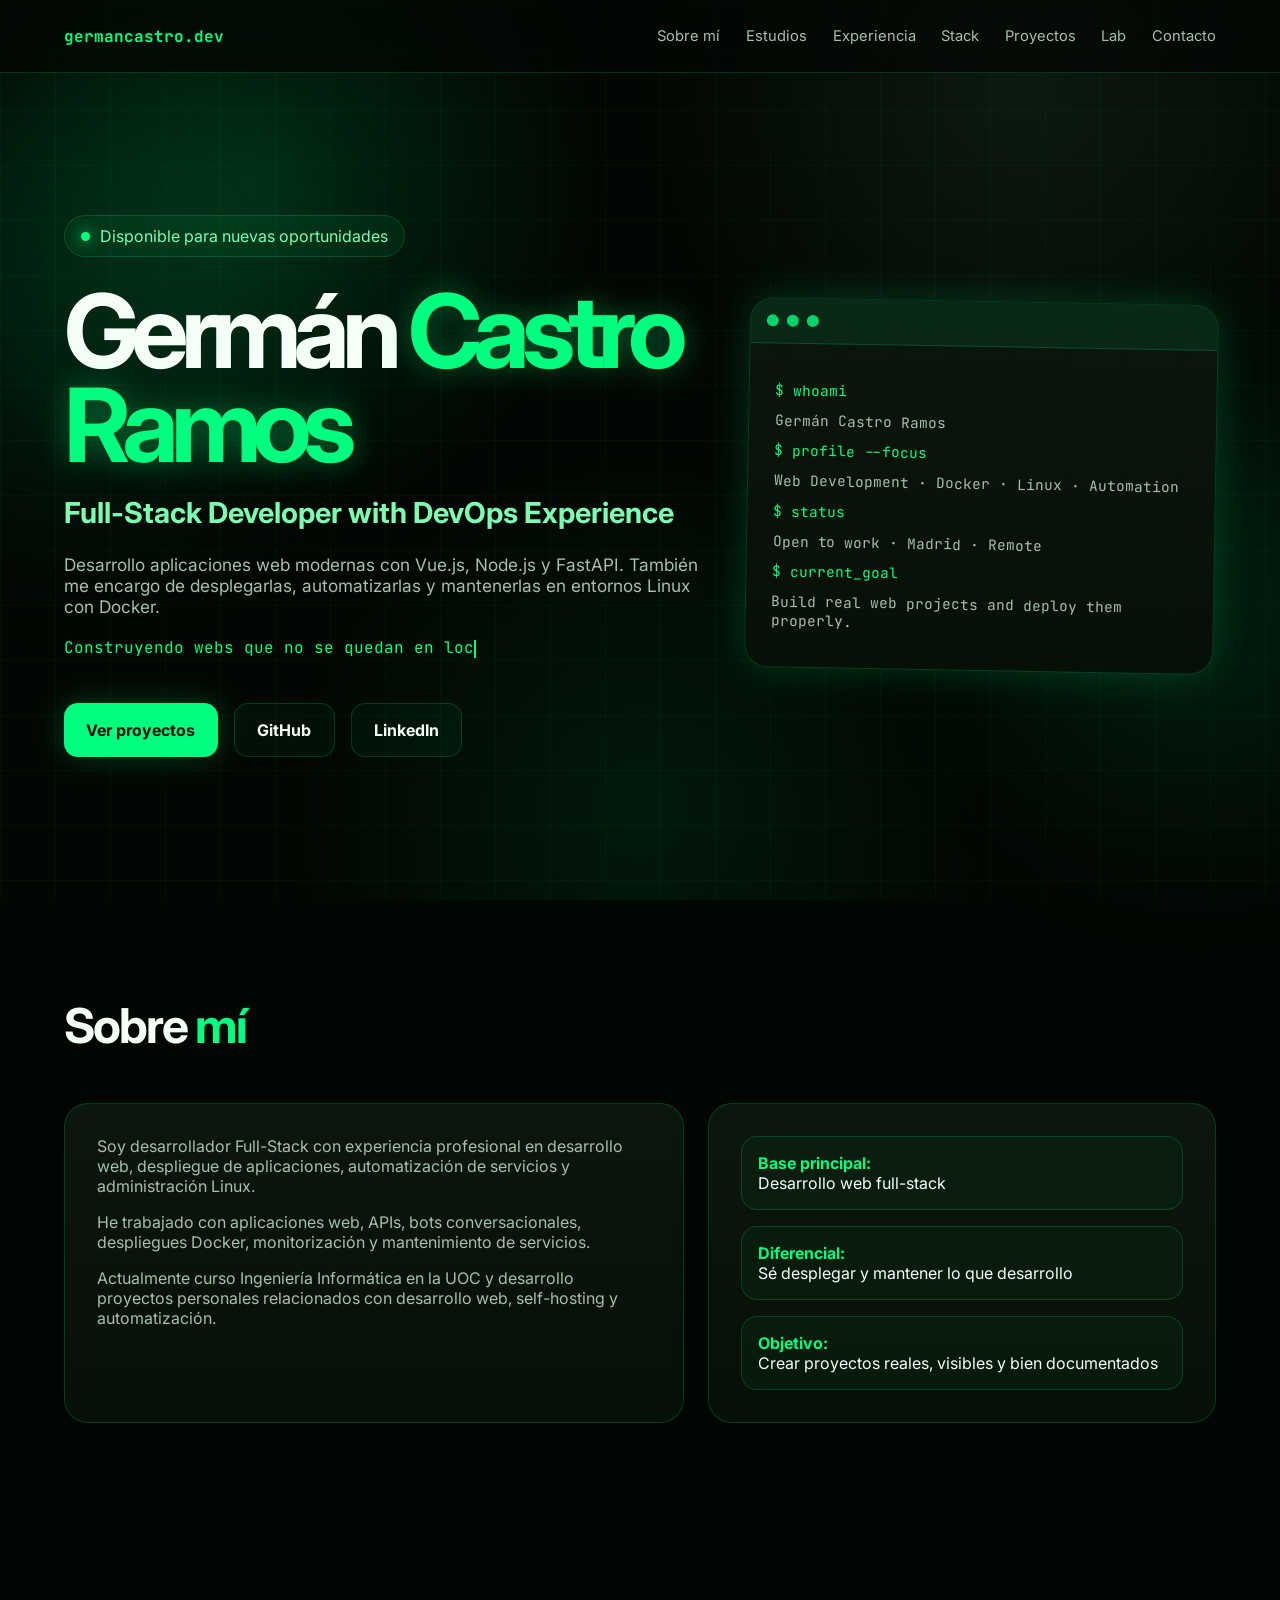
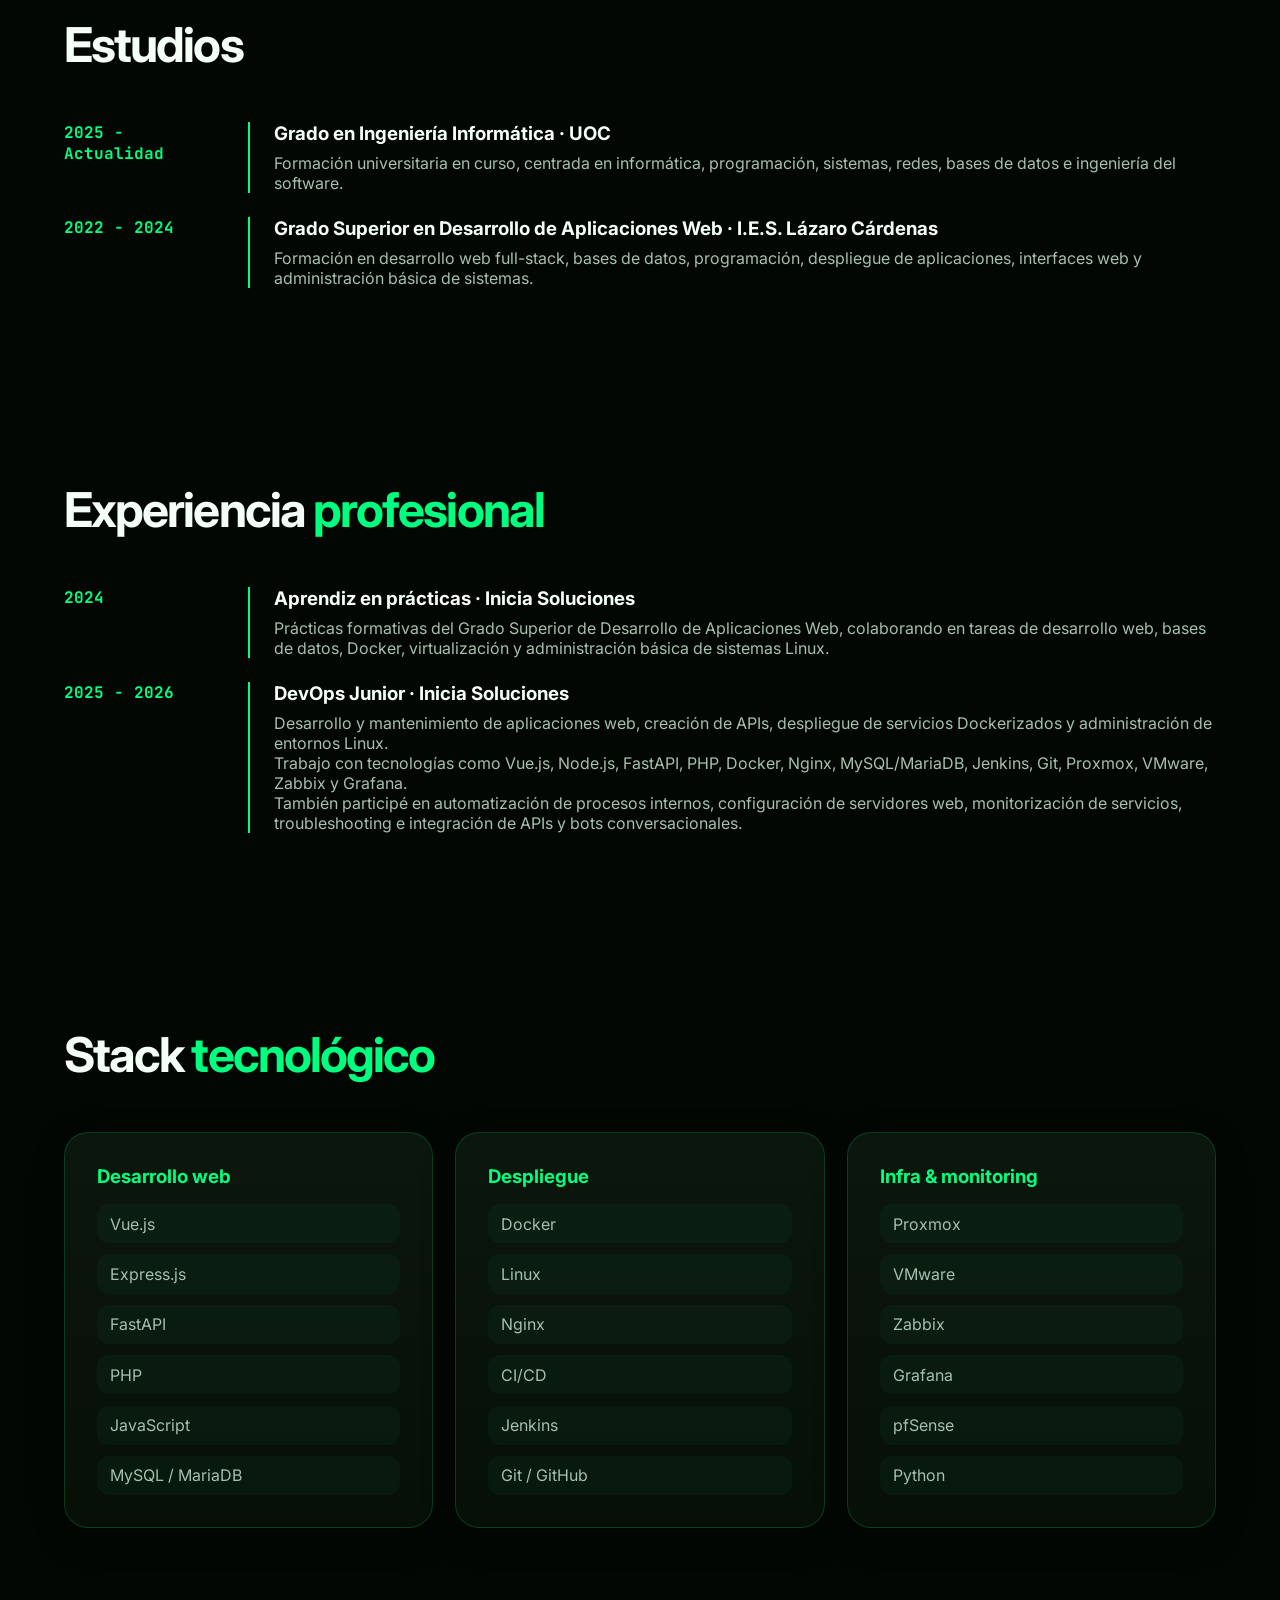
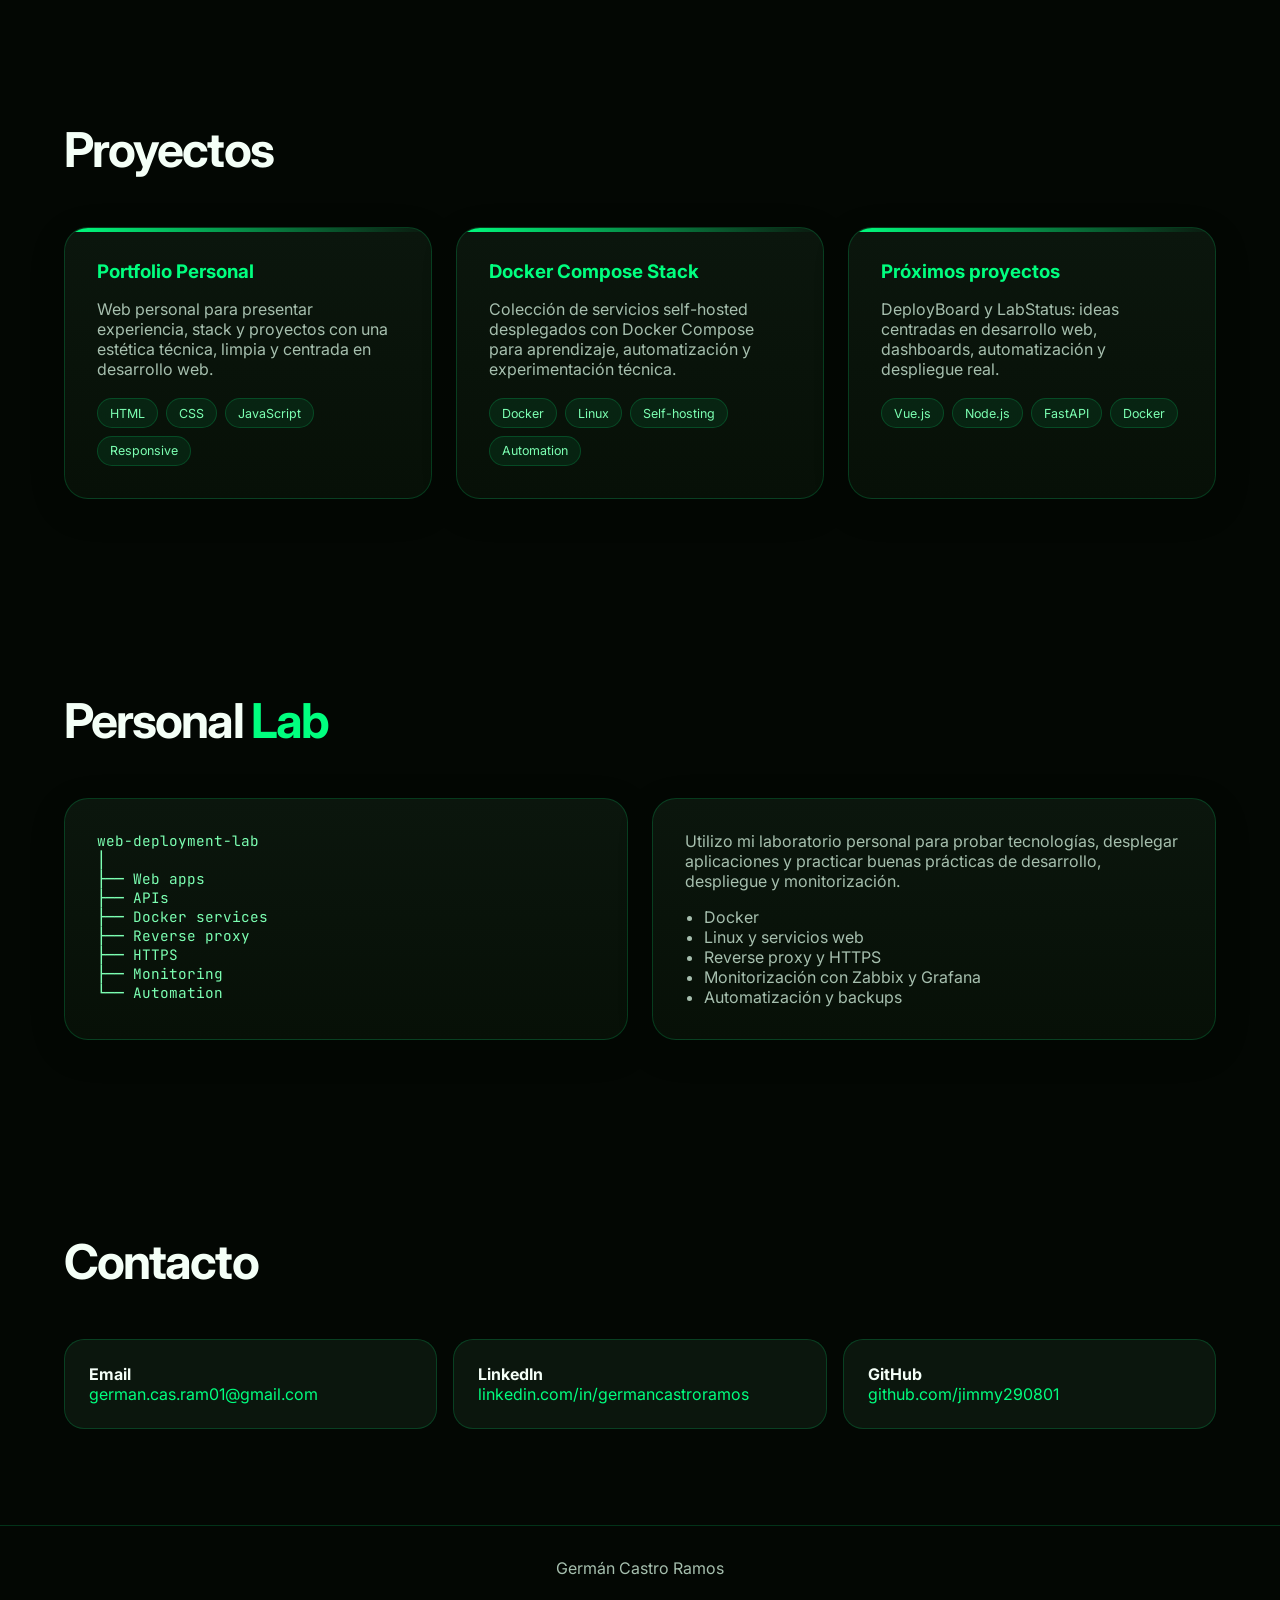
==== index.html @ dbd4fdd6 "Update index.html" ====
<!DOCTYPE html>
<html lang="es">
<head>
<meta charset="UTF-8">
<meta name="viewport" content="width=device-width, initial-scale=1.0">

<title>Germán Castro Ramos | Full-Stack Developer</title>

<meta name="description" content="Portfolio de Germán Castro Ramos. Full-Stack Developer con experiencia en desarrollo web, Docker, Linux, automatización y despliegue de aplicaciones.">

<link rel="preconnect" href="https://fonts.googleapis.com">
<link rel="preconnect" href="https://fonts.gstatic.com" crossorigin>

<link href="https://fonts.googleapis.com/css2?family=Inter:wght@300;400;500;600;700;800;900&family=JetBrains+Mono:wght@400;500;600;700&display=swap" rel="stylesheet">

<style>
:root{
    --bg:#030703;
    --bg-soft:#071107;
    --card:#0b160d;
    --card-2:#0f1f12;
    --green:#00ff7f;
    --green-soft:#7cffb2;
    --green-dark:#003d20;
    --text:#f4fff7;
    --muted:#a6bfae;
    --border:rgba(0,255,127,.18);
    --shadow:0 0 40px rgba(0,255,127,.18);
}

*{
    margin:0;
    padding:0;
    box-sizing:border-box;
}

html{
    scroll-behavior:smooth;
}

body{
    font-family:"Inter",sans-serif;
    background:var(--bg);
    color:var(--text);
    overflow-x:hidden;
}

body::before{
    content:"";
    position:fixed;
    inset:0;
    background:
        radial-gradient(circle at 20% 20%,rgba(0,255,127,.14),transparent 28%),
        radial-gradient(circle at 80% 10%,rgba(124,255,178,.08),transparent 30%),
        radial-gradient(circle at 50% 90%,rgba(0,255,127,.08),transparent 35%);
    z-index:-3;
}

.grid-bg{
    position:fixed;
    inset:0;
    background-image:
        linear-gradient(rgba(0,255,127,.04) 1px, transparent 1px),
        linear-gradient(90deg, rgba(0,255,127,.04) 1px, transparent 1px);
    background-size:55px 55px;
    animation:gridMove 20s linear infinite;
    z-index:-2;
}

@keyframes gridMove{
    from{transform:translate(0,0);}
    to{transform:translate(55px,55px);}
}

.blob{
    position:fixed;
    width:420px;
    height:420px;
    border-radius:50%;
    background:rgba(0,255,127,.08);
    filter:blur(80px);
    z-index:-1;
    animation:floatBlob 9s ease-in-out infinite alternate;
}

.blob.one{
    top:10%;
    left:-10%;
}

.blob.two{
    right:-10%;
    bottom:10%;
    animation-delay:2s;
}

@keyframes floatBlob{
    from{transform:translateY(0) scale(1);}
    to{transform:translateY(-40px) scale(1.12);}
}

a{
    color:inherit;
}

.container{
    width:min(1180px,90%);
    margin:auto;
}

nav{
    position:fixed;
    top:0;
    width:100%;
    z-index:999;
    background:rgba(3,7,3,.75);
    backdrop-filter:blur(18px);
    border-bottom:1px solid var(--border);
}

.nav-content{
    height:72px;
    display:flex;
    align-items:center;
    justify-content:space-between;
}

.logo{
    font-family:"JetBrains Mono",monospace;
    color:var(--green);
    font-weight:700;
}

.nav-links{
    display:flex;
    gap:1.6rem;
}

.nav-links a{
    text-decoration:none;
    color:var(--muted);
    font-size:.92rem;
    transition:.25s;
}

.nav-links a:hover{
    color:var(--green);
}

.hero{
    min-height:100vh;
    display:grid;
    align-items:center;
    padding-top:72px;
}

.hero-grid{
    display:grid;
    grid-template-columns:1.15fr .85fr;
    gap:3rem;
    align-items:center;
}

.badge{
    display:inline-flex;
    align-items:center;
    gap:.6rem;
    padding:.6rem 1rem;
    border:1px solid var(--border);
    border-radius:999px;
    color:var(--green-soft);
    background:rgba(0,255,127,.06);
    margin-bottom:1.7rem;
}

.badge-dot{
    width:9px;
    height:9px;
    border-radius:50%;
    background:var(--green);
    box-shadow:0 0 15px var(--green);
    animation:pulse 1.5s infinite;
}

@keyframes pulse{
    0%,100%{opacity:1;}
    50%{opacity:.35;}
}

h1{
    font-size:clamp(3.2rem,8vw,6.8rem);
    line-height:.92;
    letter-spacing:-.08em;
    margin-bottom:1.4rem;
}

h1 span{
    color:var(--green);
    text-shadow:0 0 30px rgba(0,255,127,.35);
}

.subtitle{
    font-size:clamp(1.2rem,3vw,1.8rem);
    color:var(--green-soft);
    font-weight:700;
    margin-bottom:1.5rem;
}

.hero-description{
    color:var(--muted);
    max-width:720px;
    font-size:1.08rem;
    margin-bottom:1.3rem;
}

.typewriter{
    font-family:"JetBrains Mono",monospace;
    color:var(--green);
    min-height:30px;
    margin-bottom:2.2rem;
}

.cursor{
    display:inline-block;
    width:2px;
    height:1.1em;
    background:var(--green);
    animation:blink 1s infinite;
    vertical-align:middle;
}

@keyframes blink{
    0%,50%{opacity:1;}
    51%,100%{opacity:0;}
}

.hero-buttons{
    display:flex;
    gap:1rem;
    flex-wrap:wrap;
}

.btn{
    display:inline-flex;
    align-items:center;
    gap:.5rem;
    padding:1rem 1.4rem;
    border-radius:14px;
    text-decoration:none;
    transition:.3s;
    font-weight:700;
}

.btn-primary{
    background:var(--green);
    color:#031006;
    box-shadow:0 0 30px rgba(0,255,127,.22);
}

.btn-primary:hover{
    transform:translateY(-4px);
    box-shadow:0 0 45px rgba(0,255,127,.38);
}

.btn-secondary{
    border:1px solid var(--border);
    color:var(--text);
    background:rgba(0,255,127,.04);
}

.btn-secondary:hover{
    transform:translateY(-4px);
    border-color:var(--green);
}

.terminal-card{
    background:linear-gradient(180deg,var(--card),#071007);
    border:1px solid var(--border);
    border-radius:24px;
    overflow:hidden;
    box-shadow:var(--shadow);
    transform:rotate(1deg);
    animation:terminalFloat 5s ease-in-out infinite alternate;
}

@keyframes terminalFloat{
    from{transform:rotate(1deg) translateY(0);}
    to{transform:rotate(-1deg) translateY(-12px);}
}

.terminal-header{
    padding:1rem;
    background:rgba(0,255,127,.08);
    border-bottom:1px solid var(--border);
    display:flex;
    gap:.5rem;
}

.dot{
    width:12px;
    height:12px;
    border-radius:50%;
    background:var(--green);
    opacity:.8;
}

.terminal-body{
    padding:1.6rem;
    font-family:"JetBrains Mono",monospace;
    color:var(--muted);
    font-size:.9rem;
}

.line{
    margin:.7rem 0;
}

.line span{
    color:var(--green);
}

section{
    padding:6rem 0;
}

.section-title{
    font-size:clamp(2rem,4vw,3rem);
    margin-bottom:3rem;
    letter-spacing:-.04em;
}

.section-title span{
    color:var(--green);
}

.card{
    background:linear-gradient(180deg,var(--card),#071007);
    border:1px solid var(--border);
    border-radius:24px;
    padding:2rem;
    box-shadow:0 10px 35px rgba(0,0,0,.2);
    transition:.3s;
}

.card:hover{
    transform:translateY(-6px);
    border-color:rgba(0,255,127,.38);
    box-shadow:var(--shadow);
}

.about-grid{
    display:grid;
    grid-template-columns:1.1fr .9fr;
    gap:1.5rem;
}

.about p{
    color:var(--muted);
    margin-bottom:1rem;
}

.quick-list{
    display:grid;
    gap:1rem;
}

.quick-item{
    padding:1rem;
    border:1px solid var(--border);
    border-radius:16px;
    background:rgba(0,255,127,.04);
}

.quick-item strong{
    color:var(--green);
}

.timeline{
    display:grid;
    gap:1.5rem;
    position:relative;
}

.timeline-item{
    display:grid;
    grid-template-columns:160px 1fr;
    gap:1.5rem;
    align-items:start;
}

.year{
    color:var(--green);
    font-family:"JetBrains Mono",monospace;
    font-weight:700;
}

.timeline-content{
    border-left:2px solid var(--green);
    padding-left:1.5rem;
}

.timeline-content h3{
    margin-bottom:.5rem;
}

.timeline-content p{
    color:var(--muted);
}

.skills-grid{
    display:grid;
    grid-template-columns:repeat(auto-fit,minmax(250px,1fr));
    gap:1.4rem;
}

.skill-card h3{
    color:var(--green);
    margin-bottom:1rem;
}

.skill-card ul{
    list-style:none;
    display:grid;
    gap:.7rem;
}

.skill-card li{
    color:var(--muted);
    padding:.6rem .8rem;
    background:rgba(0,255,127,.04);
    border-radius:12px;
}

.projects-grid{
    display:grid;
    grid-template-columns:repeat(auto-fit,minmax(310px,1fr));
    gap:1.5rem;
}

.project-card{
    position:relative;
    overflow:hidden;
}

.project-card::before{
    content:"";
    position:absolute;
    top:0;
    left:0;
    width:100%;
    height:4px;
    background:linear-gradient(90deg,var(--green),transparent);
}

.project-card h3{
    color:var(--green);
    margin-bottom:1rem;
}

.project-card p{
    color:var(--muted);
    margin-bottom:1.2rem;
}

.tags{
    display:flex;
    flex-wrap:wrap;
    gap:.5rem;
}

.tag{
    font-size:.78rem;
    padding:.4rem .75rem;
    border-radius:999px;
    background:rgba(0,255,127,.08);
    border:1px solid var(--border);
    color:var(--green-soft);
}

.lab-box{
    display:grid;
    grid-template-columns:1fr 1fr;
    gap:1.5rem;
}

.lab pre{
    font-family:"JetBrains Mono",monospace;
    color:var(--green-soft);
    white-space:pre-wrap;
    font-size:.9rem;
}

.lab p,
.lab li{
    color:var(--muted);
}

.lab ul{
    margin-left:1.2rem;
    margin-top:1rem;
}

.contact-grid{
    display:grid;
    grid-template-columns:repeat(auto-fit,minmax(250px,1fr));
    gap:1rem;
}

.contact-item{
    background:var(--card);
    border:1px solid var(--border);
    border-radius:20px;
    padding:1.5rem;
    transition:.3s;
}

.contact-item:hover{
    transform:translateY(-5px);
    border-color:var(--green);
}

.contact-item a{
    color:var(--green);
    text-decoration:none;
}

footer{
    padding:2rem;
    text-align:center;
    color:var(--muted);
    border-top:1px solid var(--border);
}

.reveal{
    opacity:0;
    transform:translateY(30px);
    transition:.8s ease;
}

.reveal.active{
    opacity:1;
    transform:translateY(0);
}

@media(max-width:900px){
    .hero-grid,
    .about-grid,
    .lab-box{
        grid-template-columns:1fr;
    }

    .terminal-card{
        transform:none;
    }

    .nav-links{
        display:none;
    }

    .timeline-item{
        grid-template-columns:1fr;
    }
}
</style>
</head>

<body>

<div class="grid-bg"></div>
<div class="blob one"></div>
<div class="blob two"></div>

<nav>
    <div class="container nav-content">
        <div class="logo">germancastro.dev</div>

        <div class="nav-links">
<a href="#about">Sobre mí</a>
<a href="#education">Estudios</a>
<a href="#experience">Experiencia</a>
<a href="#skills">Stack</a>
<a href="#projects">Proyectos</a>
<a href="#lab">Lab</a>
<a href="#contact">Contacto</a>
        </div>
    </div>
</nav>

<header class="hero">
    <div class="container hero-grid">

        <div>
            <div class="badge">
                <span class="badge-dot"></span>
                Disponible para nuevas oportunidades
            </div>

            <h1>
                Germán <span>Castro Ramos</span>
            </h1>

            <div class="subtitle">
                Full-Stack Developer with DevOps Experience
            </div>

            <p class="hero-description">
                Desarrollo aplicaciones web modernas con Vue.js, Node.js y FastAPI.
                También me encargo de desplegarlas, automatizarlas y mantenerlas en entornos Linux con Docker.
            </p>

            <div class="typewriter">
                <span id="typewriter-text"></span><span class="cursor"></span>
            </div>

            <div class="hero-buttons">
                <a href="#projects" class="btn btn-primary">Ver proyectos</a>
                <a href="https://github.com/jimmy290801" target="_blank" class="btn btn-secondary">GitHub</a>
                <a href="https://www.linkedin.com/in/germancastroramos/" target="_blank" class="btn btn-secondary">LinkedIn</a>
            </div>
        </div>

        <div class="terminal-card">
            <div class="terminal-header">
                <div class="dot"></div>
                <div class="dot"></div>
                <div class="dot"></div>
            </div>

            <div class="terminal-body">
                <div class="line"><span>$ whoami</span></div>
                <div class="line">Germán Castro Ramos</div>
                <div class="line"><span>$ profile --focus</span></div>
                <div class="line">Web Development · Docker · Linux · Automation</div>
                <div class="line"><span>$ status</span></div>
                <div class="line">Open to work · Madrid · Remote</div>
                <div class="line"><span>$ current_goal</span></div>
                <div class="line">Build real web projects and deploy them properly.</div>
            </div>
        </div>

    </div>
</header>

<section id="about" class="reveal">
    <div class="container">

        <h2 class="section-title">Sobre <span>mí</span></h2>

        <div class="about-grid">

            <div class="card about">
                <p>
                    Soy desarrollador Full-Stack con experiencia profesional en desarrollo web,
                    despliegue de aplicaciones, automatización de servicios y administración Linux.
                </p>

                <p>
                    He trabajado con aplicaciones web, APIs, bots conversacionales, despliegues Docker,
                    monitorización y mantenimiento de servicios.
                </p>

                <p>
                    Actualmente curso Ingeniería Informática en la UOC y desarrollo proyectos personales
                    relacionados con desarrollo web, self-hosting y automatización.
                </p>
            </div>

            <div class="card quick-list">
                <div class="quick-item">
                    <strong>Base principal:</strong><br>
                    Desarrollo web full-stack
                </div>

                <div class="quick-item">
                    <strong>Diferencial:</strong><br>
                    Sé desplegar y mantener lo que desarrollo
                </div>

                <div class="quick-item">
                    <strong>Objetivo:</strong><br>
                    Crear proyectos reales, visibles y bien documentados
                </div>
            </div>

        </div>

    </div>
</section>

<section id="education" class="reveal">
    <div class="container">

        <h2 class="section-title">Estudios</h2>

        <div class="timeline">

            <div class="timeline-item">
                <div class="year">2025 - Actualidad</div>
                <div class="timeline-content">
                    <h3>Grado en Ingeniería Informática · UOC</h3>
                    <p>
                        Formación universitaria en curso, centrada en informática, programación,
                        sistemas, redes, bases de datos e ingeniería del software.
                    </p>
                </div>
            </div>

            <div class="timeline-item">
                <div class="year">2022 - 2024</div>
                <div class="timeline-content">
                    <h3>Grado Superior en Desarrollo de Aplicaciones Web · I.E.S. Lázaro Cárdenas</h3>
                    <p>
                        Formación en desarrollo web full-stack, bases de datos, programación,
                        despliegue de aplicaciones, interfaces web y administración básica de sistemas.
                    </p>
                </div>
            </div>

        </div>

    </div>
</section>

<section id="experience" class="reveal">
    <div class="container">

        <h2 class="section-title">Experiencia <span>profesional</span></h2>

        <div class="timeline">

          <div class="timeline-item">
                <div class="year">2024</div>
                <div class="timeline-content">
                    <h3>Aprendiz en prácticas · Inicia Soluciones</h3>
                    <p>
                        Prácticas formativas del Grado Superior de Desarrollo de Aplicaciones Web,
                        colaborando en tareas de desarrollo web, bases de datos, Docker,
                        virtualización y administración básica de sistemas Linux.
                    </p>
                </div>
            </div>

            <div class="timeline-item">
                <div class="year">2025 - 2026</div>
                <div class="timeline-content">
                    <h3>DevOps Junior · Inicia Soluciones</h3>
                    <p>
                        Desarrollo y mantenimiento de aplicaciones web, creación de APIs,
                        despliegue de servicios Dockerizados y administración de entornos Linux.
                    </p>
                    <p>
                        Trabajo con tecnologías como Vue.js, Node.js, FastAPI, PHP, Docker,
                        Nginx, MySQL/MariaDB, Jenkins, Git, Proxmox, VMware, Zabbix y Grafana.
                    </p>
                    <p>
                        También participé en automatización de procesos internos, configuración
                        de servidores web, monitorización de servicios, troubleshooting e integración
                        de APIs y bots conversacionales.
                    </p>
                </div>
            </div>

        </div>

    </div>
</section>

<section id="skills" class="reveal">
    <div class="container">

        <h2 class="section-title">Stack <span>tecnológico</span></h2>

        <div class="skills-grid">

            <div class="card skill-card">
                <h3>Desarrollo web</h3>
                <ul>
                    <li>Vue.js</li>
                    <li>Express.js</li>
                    <li>FastAPI</li>
                    <li>PHP</li>
                    <li>JavaScript</li>
                    <li>MySQL / MariaDB</li>
                </ul>
            </div>

            <div class="card skill-card">
                <h3>Despliegue</h3>
                <ul>
                    <li>Docker</li>
                    <li>Linux</li>
                    <li>Nginx</li>
                    <li>CI/CD</li>
                    <li>Jenkins</li>
                    <li>Git / GitHub</li>
                </ul>
            </div>

            <div class="card skill-card">
                <h3>Infra & monitoring</h3>
                <ul>
                    <li>Proxmox</li>
                    <li>VMware</li>
                    <li>Zabbix</li>
                    <li>Grafana</li>
                    <li>pfSense</li>
                    <li>Python</li>
                </ul>
            </div>

        </div>

    </div>
</section>

<section id="projects" class="reveal">
    <div class="container">

        <h2 class="section-title">Proyectos</h2>

        <div class="projects-grid">

            <div class="card project-card">
                <h3>Portfolio Personal</h3>
                <p>
                    Web personal para presentar experiencia, stack y proyectos con una estética técnica,
                    limpia y centrada en desarrollo web.
                </p>

                <div class="tags">
                    <span class="tag">HTML</span>
                    <span class="tag">CSS</span>
                    <span class="tag">JavaScript</span>
                    <span class="tag">Responsive</span>
                </div>
            </div>

            <div class="card project-card">
                <h3>Docker Compose Stack</h3>
                <p>
                    Colección de servicios self-hosted desplegados con Docker Compose para aprendizaje,
                    automatización y experimentación técnica.
                </p>

                <div class="tags">
                    <span class="tag">Docker</span>
                    <span class="tag">Linux</span>
                    <span class="tag">Self-hosting</span>
                    <span class="tag">Automation</span>
                </div>
            </div>

            <div class="card project-card">
                <h3>Próximos proyectos</h3>
                <p>
                    DeployBoard y LabStatus: ideas centradas en desarrollo web, dashboards,
                    automatización y despliegue real.
                </p>

                <div class="tags">
                    <span class="tag">Vue.js</span>
                    <span class="tag">Node.js</span>
                    <span class="tag">FastAPI</span>
                    <span class="tag">Docker</span>
                </div>
            </div>

        </div>

    </div>
</section>

<section id="lab" class="reveal">
    <div class="container">

        <h2 class="section-title">Personal <span>Lab</span></h2>

        <div class="lab-box">

            <div class="card lab">
<pre>
web-deployment-lab
│
├── Web apps
├── APIs
├── Docker services
├── Reverse proxy
├── HTTPS
├── Monitoring
└── Automation
</pre>
            </div>

            <div class="card lab">
                <p>
                    Utilizo mi laboratorio personal para probar tecnologías, desplegar aplicaciones
                    y practicar buenas prácticas de desarrollo, despliegue y monitorización.
                </p>

                <ul>
                    <li>Docker</li>
                    <li>Linux y servicios web</li>
                    <li>Reverse proxy y HTTPS</li>
                    <li>Monitorización con Zabbix y Grafana</li>
                    <li>Automatización y backups</li>
                </ul>
            </div>

        </div>

    </div>
</section>

<section id="contact" class="reveal">
    <div class="container">

        <h2 class="section-title">Contacto</h2>

        <div class="contact-grid">

            <div class="contact-item">
                <strong>Email</strong><br>
                <a href="mailto:german.cas.ram01@gmail.com">
                    german.cas.ram01@gmail.com
                </a>
            </div>

            <div class="contact-item">
                <strong>LinkedIn</strong><br>
                <a href="https://www.linkedin.com/in/germancastroramos/" target="_blank">
                    linkedin.com/in/germancastroramos
                </a>
            </div>

            <div class="contact-item">
                <strong>GitHub</strong><br>
                <a href="https://github.com/jimmy290801" target="_blank">
                    github.com/jimmy290801
                </a>
            </div>

        </div>

    </div>
</section>

<footer>
    Germán Castro Ramos
</footer>

<script>
const phrases = [
    "Construyendo webs que no se quedan en localhost...",
    "Desplegando proyectos con Docker y Linux...",
    "Mezclando desarrollo web, APIs y automatización...",
    "Aprendiendo infraestructura desde mi propio laboratorio...",
    "Convirtiendo ideas en demos reales..."
];

const typewriterText = document.getElementById("typewriter-text");
let phraseIndex = 0;
let charIndex = 0;
let deleting = false;

function typeWriter(){
    const phrase = phrases[phraseIndex];

    if(deleting){
        typewriterText.textContent = phrase.substring(0, charIndex - 1);
        charIndex--;
    }else{
        typewriterText.textContent = phrase.substring(0, charIndex + 1);
        charIndex++;
    }

    let speed = deleting ? 35 : 65;

    if(!deleting && charIndex === phrase.length){
        speed = 1400;
        deleting = true;
    }

    if(deleting && charIndex === 0){
        deleting = false;
        phraseIndex = (phraseIndex + 1) % phrases.length;
        speed = 400;
    }

    setTimeout(typeWriter, speed);
}

typeWriter();

const reveals = document.querySelectorAll(".reveal");

const observer = new IntersectionObserver((entries) => {
    entries.forEach(entry => {
        if(entry.isIntersecting){
            entry.target.classList.add("active");
        }
    });
},{
    threshold:0.12
});

reveals.forEach(section => observer.observe(section));
</script>

</body>
</html>
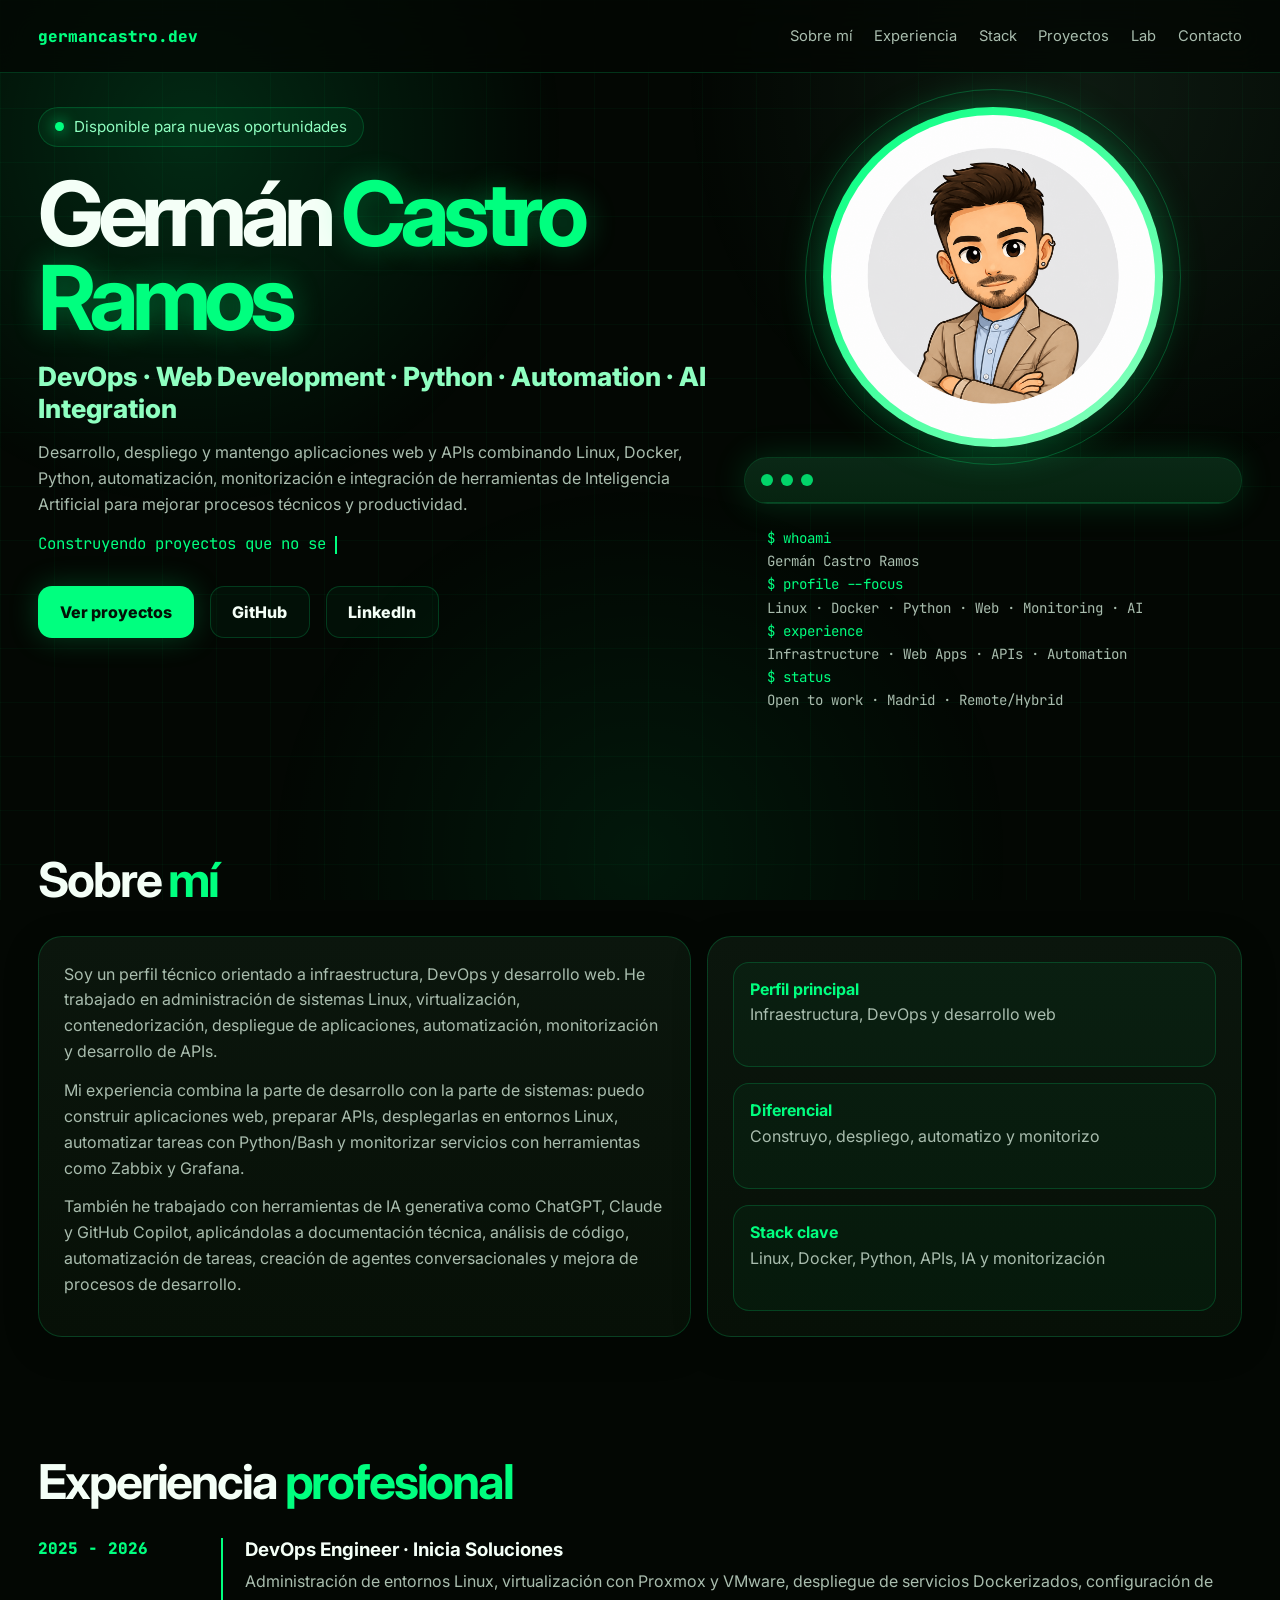
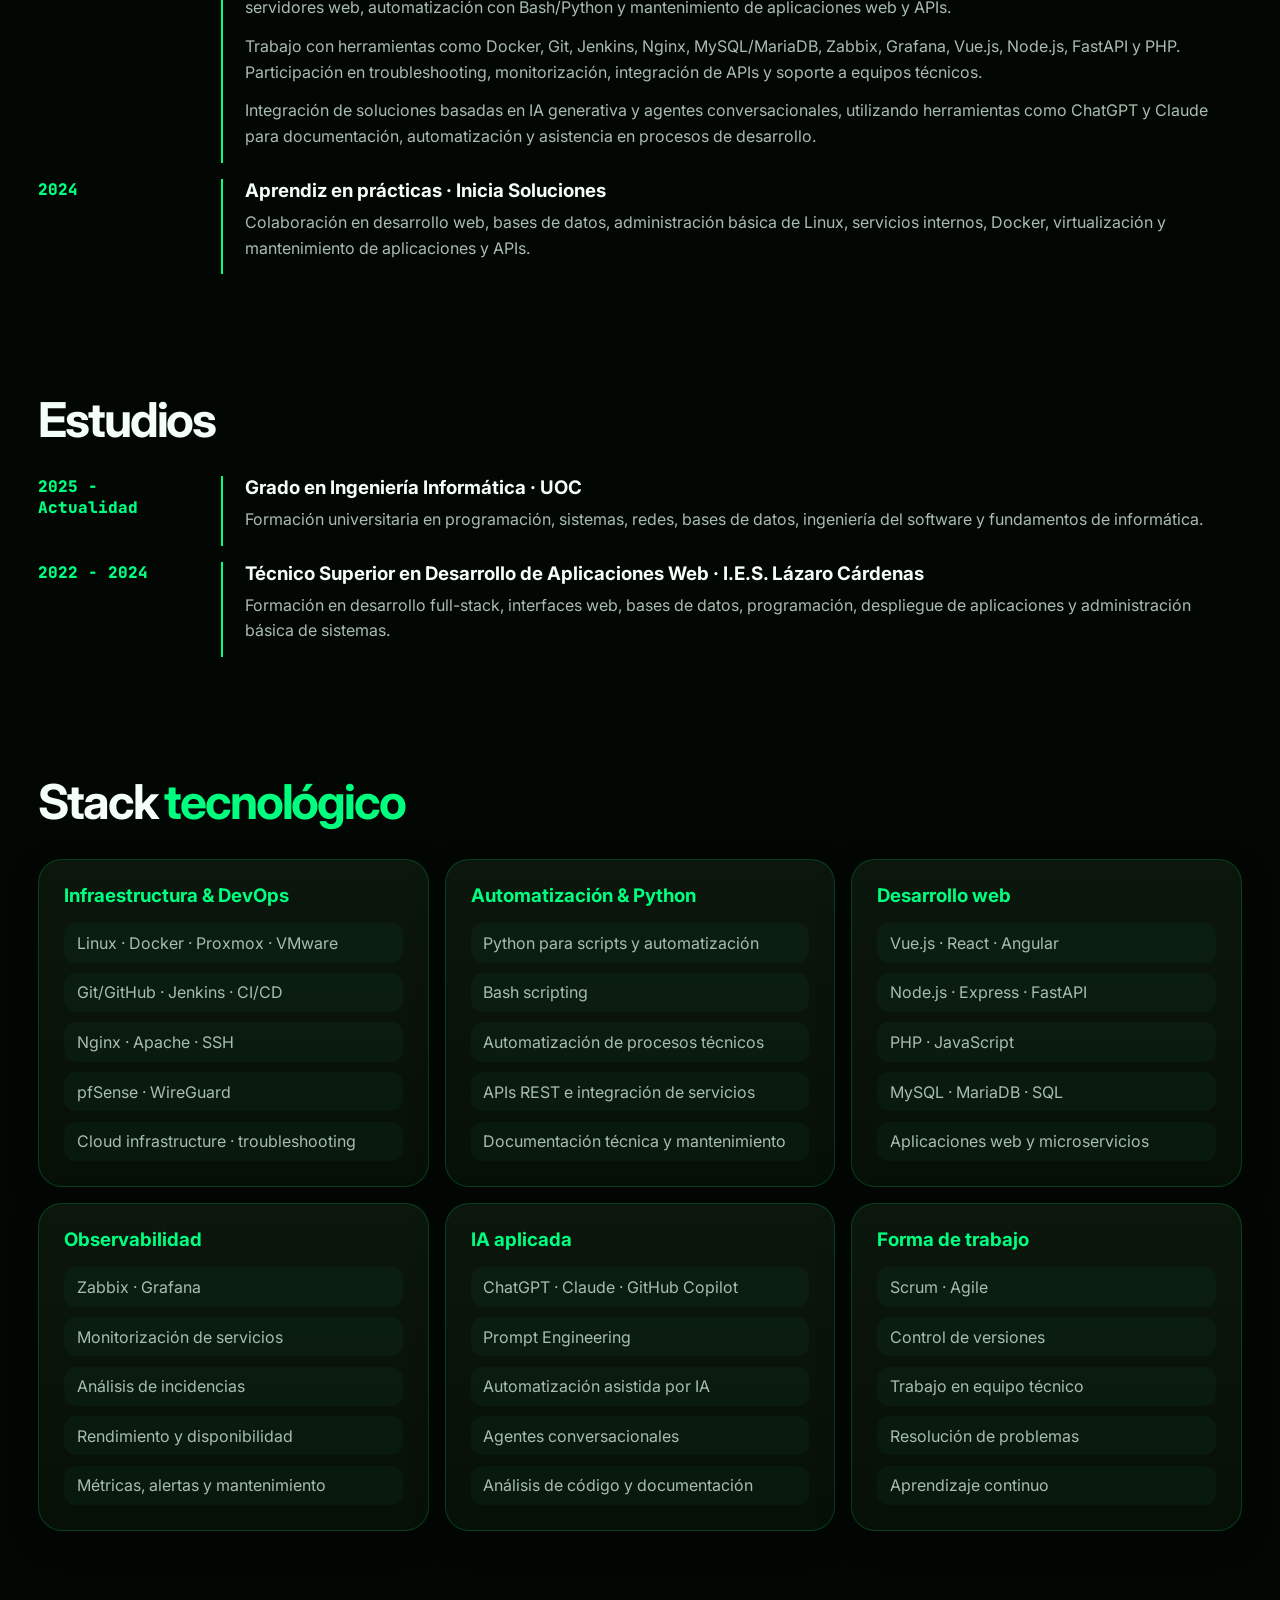
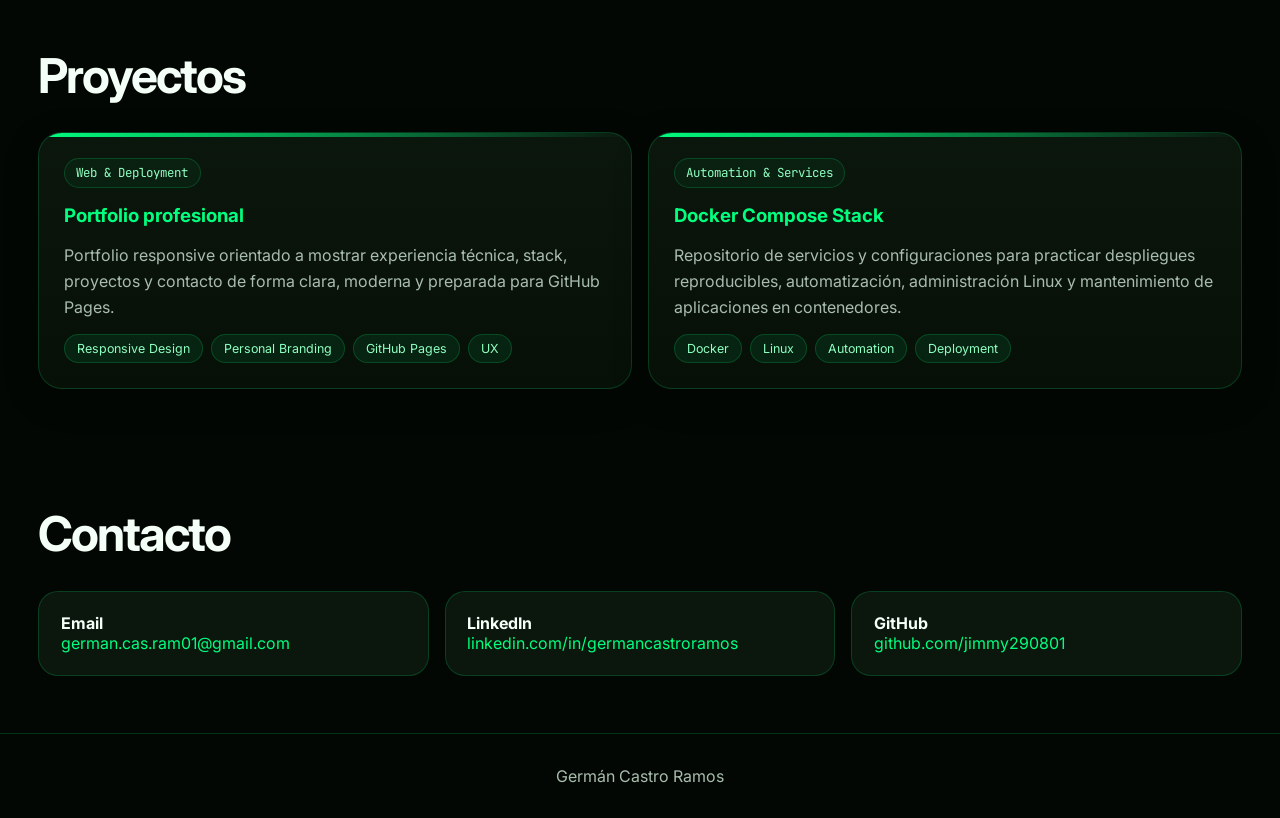
==== commit 5a695a4f: "Update index.html" ====
--- a/index.html
+++ b/index.html
@@ -1,960 +1,1115 @@
 <!DOCTYPE html>
 <html lang="es">
 <head>
-<meta charset="UTF-8">
-<meta name="viewport" content="width=device-width, initial-scale=1.0">
-
-<title>Germán Castro Ramos | Full-Stack Developer</title>
-
-<meta name="description" content="Portfolio de Germán Castro Ramos. Full-Stack Developer con experiencia en desarrollo web, Docker, Linux, automatización y despliegue de aplicaciones.">
-
-<link rel="preconnect" href="https://fonts.googleapis.com">
-<link rel="preconnect" href="https://fonts.gstatic.com" crossorigin>
-
-<link href="https://fonts.googleapis.com/css2?family=Inter:wght@300;400;500;600;700;800;900&family=JetBrains+Mono:wght@400;500;600;700&display=swap" rel="stylesheet">
-
-<style>
+  <meta charset="UTF-8" />
+  <meta name="viewport" content="width=device-width, initial-scale=1.0" />
+
+  <title>Germán Castro Ramos | DevOps & Web Developer</title>
+
+  <meta name="description" content="Portfolio de Germán Castro Ramos. DevOps, infraestructura, automatización, desarrollo web, Python, Linux, Docker, Proxmox, observabilidad e integración de IA.">
+  <meta name="author" content="Germán Castro Ramos">
+
+  <link rel="preconnect" href="https://fonts.googleapis.com">
+  <link rel="preconnect" href="https://fonts.gstatic.com" crossorigin>
+  <link href="https://fonts.googleapis.com/css2?family=Inter:wght@300;400;500;600;700;800;900&family=JetBrains+Mono:wght@400;500;600;700&display=swap" rel="stylesheet">
+
+  <style>
 :root{
-    --bg:#030703;
-    --bg-soft:#071107;
-    --card:#0b160d;
-    --card-2:#0f1f12;
-    --green:#00ff7f;
-    --green-soft:#7cffb2;
-    --green-dark:#003d20;
-    --text:#f4fff7;
-    --muted:#a6bfae;
-    --border:rgba(0,255,127,.18);
-    --shadow:0 0 40px rgba(0,255,127,.18);
+  --bg:#030703;
+  --card:#0b160d;
+  --green:#00ff7f;
+  --green-soft:#8fffc1;
+  --text:#f4fff7;
+  --muted:#a9bdae;
+  --border:rgba(0,255,127,.18);
+  --shadow:0 0 35px rgba(0,255,127,.16);
 }
 
 *{
-    margin:0;
-    padding:0;
-    box-sizing:border-box;
+  margin:0;
+  padding:0;
+  box-sizing:border-box;
 }
 
 html{
-    scroll-behavior:smooth;
+  scroll-behavior:smooth;
 }
 
 body{
-    font-family:"Inter",sans-serif;
-    background:var(--bg);
-    color:var(--text);
-    overflow-x:hidden;
+  font-family:"Inter",sans-serif;
+  background:var(--bg);
+  color:var(--text);
+  overflow-x:hidden;
 }
 
 body::before{
-    content:"";
-    position:fixed;
-    inset:0;
-    background:
-        radial-gradient(circle at 20% 20%,rgba(0,255,127,.14),transparent 28%),
-        radial-gradient(circle at 80% 10%,rgba(124,255,178,.08),transparent 30%),
-        radial-gradient(circle at 50% 90%,rgba(0,255,127,.08),transparent 35%);
-    z-index:-3;
+  content:"";
+  position:fixed;
+  inset:0;
+  background:
+    radial-gradient(circle at 15% 15%,rgba(0,255,127,.14),transparent 28%),
+    radial-gradient(circle at 85% 10%,rgba(143,255,193,.08),transparent 30%),
+    radial-gradient(circle at 50% 95%,rgba(0,255,127,.07),transparent 35%);
+  z-index:-3;
 }
 
 .grid-bg{
-    position:fixed;
-    inset:0;
-    background-image:
-        linear-gradient(rgba(0,255,127,.04) 1px, transparent 1px),
-        linear-gradient(90deg, rgba(0,255,127,.04) 1px, transparent 1px);
-    background-size:55px 55px;
-    animation:gridMove 20s linear infinite;
-    z-index:-2;
+  position:fixed;
+  inset:0;
+  background-image:
+    linear-gradient(rgba(0,255,127,.035) 1px, transparent 1px),
+    linear-gradient(90deg, rgba(0,255,127,.035) 1px, transparent 1px);
+  background-size:54px 54px;
+  animation:gridMove 22s linear infinite;
+  z-index:-2;
 }
 
 @keyframes gridMove{
-    from{transform:translate(0,0);}
-    to{transform:translate(55px,55px);}
-}
-
-.blob{
-    position:fixed;
-    width:420px;
-    height:420px;
-    border-radius:50%;
-    background:rgba(0,255,127,.08);
-    filter:blur(80px);
-    z-index:-1;
-    animation:floatBlob 9s ease-in-out infinite alternate;
-}
-
-.blob.one{
-    top:10%;
-    left:-10%;
-}
-
-.blob.two{
-    right:-10%;
-    bottom:10%;
-    animation-delay:2s;
-}
-
-@keyframes floatBlob{
-    from{transform:translateY(0) scale(1);}
-    to{transform:translateY(-40px) scale(1.12);}
+  from{transform:translate(0,0);}
+  to{transform:translate(54px,54px);}
 }
 
 a{
-    color:inherit;
+  color:inherit;
 }
 
 .container{
-    width:min(1180px,90%);
-    margin:auto;
+  width:min(1240px,94%);
+  margin:auto;
 }
 
 nav{
-    position:fixed;
-    top:0;
-    width:100%;
-    z-index:999;
-    background:rgba(3,7,3,.75);
-    backdrop-filter:blur(18px);
-    border-bottom:1px solid var(--border);
+  position:fixed;
+  top:0;
+  width:100%;
+  z-index:999;
+  background:rgba(3,7,3,.78);
+  backdrop-filter:blur(18px);
+  border-bottom:1px solid var(--border);
 }
 
 .nav-content{
-    height:72px;
-    display:flex;
-    align-items:center;
-    justify-content:space-between;
+  min-height:72px;
+  display:flex;
+  align-items:center;
+  justify-content:space-between;
+  gap:1.5rem;
 }
 
 .logo{
-    font-family:"JetBrains Mono",monospace;
-    color:var(--green);
-    font-weight:700;
+  font-family:"JetBrains Mono",monospace;
+  color:var(--green);
+  font-weight:800;
+  text-decoration:none;
+  white-space:nowrap;
 }
 
 .nav-links{
-    display:flex;
-    gap:1.6rem;
+  display:flex;
+  gap:1.35rem;
+  align-items:center;
 }
 
 .nav-links a{
-    text-decoration:none;
-    color:var(--muted);
-    font-size:.92rem;
-    transition:.25s;
+  text-decoration:none;
+  color:var(--muted);
+  font-size:.92rem;
+  transition:.25s;
 }
 
 .nav-links a:hover{
-    color:var(--green);
+  color:var(--green);
+}
+
+.menu-btn{
+  display:none;
+  border:1px solid var(--border);
+  background:rgba(0,255,127,.06);
+  color:var(--green);
+  border-radius:12px;
+  padding:.55rem .75rem;
+  font-size:1.1rem;
+  cursor:pointer;
 }
 
 .hero{
-    min-height:100vh;
-    display:grid;
-    align-items:center;
-    padding-top:72px;
+  min-height:100vh;
+  display:grid;
+  align-items:center;
+  padding:96px 0 45px;
 }
 
 .hero-grid{
-    display:grid;
-    grid-template-columns:1.15fr .85fr;
-    gap:3rem;
-    align-items:center;
+  display:grid;
+  grid-template-columns:minmax(0,1.15fr) minmax(320px,.85fr);
+  gap:2rem;
+  align-items:center;
 }
 
 .badge{
-    display:inline-flex;
-    align-items:center;
-    gap:.6rem;
-    padding:.6rem 1rem;
-    border:1px solid var(--border);
-    border-radius:999px;
-    color:var(--green-soft);
-    background:rgba(0,255,127,.06);
-    margin-bottom:1.7rem;
+  display:inline-flex;
+  align-items:center;
+  gap:.6rem;
+  padding:.58rem 1rem;
+  border:1px solid var(--border);
+  border-radius:999px;
+  color:var(--green-soft);
+  background:rgba(0,255,127,.06);
+  margin-bottom:1.6rem;
+  font-size:.95rem;
 }
 
 .badge-dot{
-    width:9px;
-    height:9px;
-    border-radius:50%;
-    background:var(--green);
-    box-shadow:0 0 15px var(--green);
-    animation:pulse 1.5s infinite;
+  width:9px;
+  height:9px;
+  border-radius:50%;
+  background:var(--green);
+  box-shadow:0 0 15px var(--green);
+  animation:pulse 1.5s infinite;
 }
 
 @keyframes pulse{
-    0%,100%{opacity:1;}
-    50%{opacity:.35;}
+  0%,100%{opacity:1;}
+  50%{opacity:.35;}
 }
 
 h1{
-    font-size:clamp(3.2rem,8vw,6.8rem);
-    line-height:.92;
-    letter-spacing:-.08em;
-    margin-bottom:1.4rem;
+  font-size:clamp(3rem,7vw,6.4rem);
+  line-height:.93;
+  letter-spacing:-.075em;
+  margin-bottom:1.3rem;
 }
 
 h1 span{
-    color:var(--green);
-    text-shadow:0 0 30px rgba(0,255,127,.35);
+  color:var(--green);
+  text-shadow:0 0 30px rgba(0,255,127,.32);
 }
 
 .subtitle{
-    font-size:clamp(1.2rem,3vw,1.8rem);
-    color:var(--green-soft);
-    font-weight:700;
-    margin-bottom:1.5rem;
+  font-size:clamp(1.15rem,2.5vw,1.65rem);
+  color:var(--green-soft);
+  font-weight:800;
+  margin-bottom:1rem;
 }
 
 .hero-description{
-    color:var(--muted);
-    max-width:720px;
-    font-size:1.08rem;
-    margin-bottom:1.3rem;
+  color:var(--muted);
+  max-width:720px;
+  font-size:1rem;
+  line-height:1.62;
+  margin-bottom:1rem;
 }
 
 .typewriter{
-    font-family:"JetBrains Mono",monospace;
-    color:var(--green);
-    min-height:30px;
-    margin-bottom:2.2rem;
+  font-family:"JetBrains Mono",monospace;
+  color:var(--green);
+  min-height:30px;
+  margin-bottom:1.4rem;
+  font-size:.98rem;
 }
 
 .cursor{
-    display:inline-block;
-    width:2px;
-    height:1.1em;
-    background:var(--green);
-    animation:blink 1s infinite;
-    vertical-align:middle;
+  display:inline-block;
+  width:2px;
+  height:1.1em;
+  background:var(--green);
+  animation:blink 1s infinite;
+  vertical-align:middle;
 }
 
 @keyframes blink{
-    0%,50%{opacity:1;}
-    51%,100%{opacity:0;}
+  0%,50%{opacity:1;}
+  51%,100%{opacity:0;}
 }
 
 .hero-buttons{
-    display:flex;
-    gap:1rem;
-    flex-wrap:wrap;
+  display:flex;
+  gap:1rem;
+  flex-wrap:wrap;
 }
 
 .btn{
-    display:inline-flex;
-    align-items:center;
-    gap:.5rem;
-    padding:1rem 1.4rem;
-    border-radius:14px;
-    text-decoration:none;
-    transition:.3s;
-    font-weight:700;
+  display:inline-flex;
+  align-items:center;
+  justify-content:center;
+  gap:.5rem;
+  padding:.95rem 1.35rem;
+  border-radius:14px;
+  text-decoration:none;
+  transition:.3s;
+  font-weight:800;
 }
 
 .btn-primary{
-    background:var(--green);
-    color:#031006;
-    box-shadow:0 0 30px rgba(0,255,127,.22);
+  background:var(--green);
+  color:#031006;
+  box-shadow:0 0 30px rgba(0,255,127,.22);
+}
+
+.btn-primary:hover,
+.btn-secondary:hover{
+  transform:translateY(-4px);
 }
 
 .btn-primary:hover{
-    transform:translateY(-4px);
-    box-shadow:0 0 45px rgba(0,255,127,.38);
+  box-shadow:0 0 45px rgba(0,255,127,.38);
 }
 
 .btn-secondary{
-    border:1px solid var(--border);
-    color:var(--text);
-    background:rgba(0,255,127,.04);
+  border:1px solid var(--border);
+  color:var(--text);
+  background:rgba(0,255,127,.04);
 }
 
 .btn-secondary:hover{
-    transform:translateY(-4px);
-    border-color:var(--green);
+  border-color:var(--green);
 }
 
 .terminal-card{
-    background:linear-gradient(180deg,var(--card),#071007);
-    border:1px solid var(--border);
-    border-radius:24px;
-    overflow:hidden;
-    box-shadow:var(--shadow);
-    transform:rotate(1deg);
-    animation:terminalFloat 5s ease-in-out infinite alternate;
+  background:linear-gradient(180deg,var(--card),#071007);
+  border:1px solid var(--border);
+  border-radius:24px;
+  overflow:hidden;
+  box-shadow:var(--shadow);
+  animation:terminalFloat 5s ease-in-out infinite alternate;
 }
 
 @keyframes terminalFloat{
-    from{transform:rotate(1deg) translateY(0);}
-    to{transform:rotate(-1deg) translateY(-12px);}
+  from{transform:translateY(0);}
+  to{transform:translateY(-12px);}
 }
 
 .terminal-header{
-    padding:1rem;
-    background:rgba(0,255,127,.08);
-    border-bottom:1px solid var(--border);
-    display:flex;
-    gap:.5rem;
+  padding:1rem;
+  background:rgba(0,255,127,.08);
+  border-bottom:1px solid var(--border);
+  display:flex;
+  gap:.5rem;
 }
 
 .dot{
-    width:12px;
-    height:12px;
-    border-radius:50%;
-    background:var(--green);
-    opacity:.8;
+  width:12px;
+  height:12px;
+  border-radius:50%;
+  background:var(--green);
+  opacity:.8;
 }
 
 .terminal-body{
-    padding:1.6rem;
-    font-family:"JetBrains Mono",monospace;
-    color:var(--muted);
-    font-size:.9rem;
-}
-
-.line{
-    margin:.7rem 0;
+  padding:1.45rem;
+  font-family:"JetBrains Mono",monospace;
+  color:var(--muted);
+  font-size:.88rem;
+  line-height:1.65;
 }
 
 .line span{
-    color:var(--green);
+  color:var(--green);
 }
 
 section{
-    padding:6rem 0;
+  padding:3.6rem 0;
 }
 
 .section-title{
-    font-size:clamp(2rem,4vw,3rem);
-    margin-bottom:3rem;
-    letter-spacing:-.04em;
+  font-size:clamp(2rem,4vw,3rem);
+  margin-bottom:1.7rem;
+  letter-spacing:-.045em;
 }
 
 .section-title span{
-    color:var(--green);
+  color:var(--green);
 }
 
 .card{
-    background:linear-gradient(180deg,var(--card),#071007);
-    border:1px solid var(--border);
-    border-radius:24px;
-    padding:2rem;
-    box-shadow:0 10px 35px rgba(0,0,0,.2);
-    transition:.3s;
+  background:linear-gradient(180deg,var(--card),#071007);
+  border:1px solid var(--border);
+  border-radius:24px;
+  padding:1.55rem;
+  box-shadow:0 10px 35px rgba(0,0,0,.22);
+  transition:.3s;
 }
 
 .card:hover{
-    transform:translateY(-6px);
-    border-color:rgba(0,255,127,.38);
-    box-shadow:var(--shadow);
-}
-
-.about-grid{
-    display:grid;
-    grid-template-columns:1.1fr .9fr;
-    gap:1.5rem;
-}
-
-.about p{
-    color:var(--muted);
-    margin-bottom:1rem;
-}
-
-.quick-list{
-    display:grid;
-    gap:1rem;
-}
-
-.quick-item{
-    padding:1rem;
-    border:1px solid var(--border);
-    border-radius:16px;
-    background:rgba(0,255,127,.04);
-}
-
-.quick-item strong{
-    color:var(--green);
-}
-
-.timeline{
-    display:grid;
-    gap:1.5rem;
-    position:relative;
-}
-
-.timeline-item{
-    display:grid;
-    grid-template-columns:160px 1fr;
-    gap:1.5rem;
-    align-items:start;
-}
-
-.year{
-    color:var(--green);
-    font-family:"JetBrains Mono",monospace;
-    font-weight:700;
-}
-
-.timeline-content{
-    border-left:2px solid var(--green);
-    padding-left:1.5rem;
-}
-
-.timeline-content h3{
-    margin-bottom:.5rem;
-}
-
-.timeline-content p{
-    color:var(--muted);
-}
-
-.skills-grid{
-    display:grid;
-    grid-template-columns:repeat(auto-fit,minmax(250px,1fr));
-    gap:1.4rem;
-}
-
-.skill-card h3{
-    color:var(--green);
-    margin-bottom:1rem;
-}
-
-.skill-card ul{
-    list-style:none;
-    display:grid;
-    gap:.7rem;
-}
-
-.skill-card li{
-    color:var(--muted);
-    padding:.6rem .8rem;
-    background:rgba(0,255,127,.04);
-    border-radius:12px;
-}
-
-.projects-grid{
-    display:grid;
-    grid-template-columns:repeat(auto-fit,minmax(310px,1fr));
-    gap:1.5rem;
-}
-
-.project-card{
-    position:relative;
-    overflow:hidden;
-}
-
-.project-card::before{
-    content:"";
-    position:absolute;
-    top:0;
-    left:0;
-    width:100%;
-    height:4px;
-    background:linear-gradient(90deg,var(--green),transparent);
-}
-
-.project-card h3{
-    color:var(--green);
-    margin-bottom:1rem;
-}
-
-.project-card p{
-    color:var(--muted);
-    margin-bottom:1.2rem;
-}
-
-.tags{
-    display:flex;
-    flex-wrap:wrap;
-    gap:.5rem;
-}
-
-.tag{
-    font-size:.78rem;
-    padding:.4rem .75rem;
-    border-radius:999px;
-    background:rgba(0,255,127,.08);
-    border:1px solid var(--border);
-    color:var(--green-soft);
-}
-
+  transform:translateY(-6px);
+  border-color:rgba(0,255,127,.38);
+  box-shadow:var(--shadow);
+}
+
+.about-grid,
 .lab-box{
-    display:grid;
-    grid-template-columns:1fr 1fr;
-    gap:1.5rem;
-}
-
-.lab pre{
-    font-family:"JetBrains Mono",monospace;
-    color:var(--green-soft);
-    white-space:pre-wrap;
-    font-size:.9rem;
-}
-
+  display:grid;
+  grid-template-columns:1.1fr .9fr;
+  gap:1.4rem;
+}
+
+.about p,
+.timeline-content p,
+.project-card p,
 .lab p,
 .lab li{
-    color:var(--muted);
+  color:var(--muted);
+  line-height:1.62;
+}
+
+.about p{
+  margin-bottom:1rem;
+}
+
+.quick-list{
+  display:grid;
+  gap:1rem;
+}
+
+.quick-item{
+  padding:1rem;
+  border:1px solid var(--border);
+  border-radius:16px;
+  background:rgba(0,255,127,.04);
+  color:var(--muted);
+}
+
+.quick-item strong{
+  display:block;
+  color:var(--green);
+  margin-bottom:.35rem;
+}
+
+.timeline{
+  display:grid;
+  gap:1.4rem;
+}
+
+.timeline-item{
+  display:grid;
+  grid-template-columns:160px 1fr;
+  gap:1.4rem;
+  align-items:start;
+}
+
+.year{
+  color:var(--green);
+  font-family:"JetBrains Mono",monospace;
+  font-weight:800;
+}
+
+.timeline-content{
+  border-left:2px solid var(--green);
+  padding-left:1.4rem;
+}
+
+.timeline-content h3{
+  margin-bottom:.5rem;
+}
+
+.timeline-content p{
+  margin-bottom:.75rem;
+}
+
+.skills-grid{
+  display:grid;
+  grid-template-columns:repeat(3,1fr);
+  gap:1.4rem;
+}
+
+.skill-card h3{
+  color:var(--green);
+  margin-bottom:1rem;
+}
+
+.skill-card ul{
+  list-style:none;
+  display:grid;
+  gap:.65rem;
+}
+
+.skill-card li{
+  color:var(--muted);
+  padding:.6rem .8rem;
+  background:rgba(0,255,127,.04);
+  border-radius:12px;
+}
+
+.projects-grid{
+  display:grid;
+  grid-template-columns:repeat(2,1fr);
+  gap:1.4rem;
+}
+
+.project-card{
+  position:relative;
+  overflow:hidden;
+}
+
+.project-card::before{
+  content:"";
+  position:absolute;
+  top:0;
+  left:0;
+  width:100%;
+  height:4px;
+  background:linear-gradient(90deg,var(--green),transparent);
+}
+
+.project-label{
+  display:inline-flex;
+  margin-bottom:1rem;
+  font-family:"JetBrains Mono",monospace;
+  color:var(--green-soft);
+  font-size:.78rem;
+  border:1px solid var(--border);
+  border-radius:999px;
+  padding:.35rem .7rem;
+  background:rgba(0,255,127,.05);
+}
+
+.project-card h3{
+  color:var(--green);
+  margin-bottom:1rem;
+}
+
+.project-card p{
+  margin-bottom:1.2rem;
+}
+
+.tags{
+  display:flex;
+  flex-wrap:wrap;
+  gap:.5rem;
+}
+
+.tag{
+  font-size:.78rem;
+  padding:.4rem .75rem;
+  border-radius:999px;
+  background:rgba(0,255,127,.08);
+  border:1px solid var(--border);
+  color:var(--green-soft);
+}
+
+.lab pre{
+  font-family:"JetBrains Mono",monospace;
+  color:var(--green-soft);
+  white-space:pre-wrap;
+  font-size:.9rem;
+  overflow:auto;
 }
 
 .lab ul{
-    margin-left:1.2rem;
-    margin-top:1rem;
+  margin-left:1.2rem;
+  margin-top:1rem;
 }
 
 .contact-grid{
-    display:grid;
-    grid-template-columns:repeat(auto-fit,minmax(250px,1fr));
+  display:grid;
+  grid-template-columns:repeat(3,1fr);
+  gap:1rem;
+}
+
+.contact-item{
+  background:var(--card);
+  border:1px solid var(--border);
+  border-radius:20px;
+  padding:1.35rem;
+  transition:.3s;
+  overflow-wrap:anywhere;
+}
+
+.contact-item:hover{
+  transform:translateY(-5px);
+  border-color:var(--green);
+}
+
+.contact-item a{
+  color:var(--green);
+  text-decoration:none;
+}
+
+footer{
+  padding:2rem;
+  text-align:center;
+  color:var(--muted);
+  border-top:1px solid var(--border);
+}
+
+.reveal{
+  opacity:0;
+  transform:translateY(30px);
+  transition:.8s ease;
+}
+
+.reveal.active{
+  opacity:1;
+  transform:translateY(0);
+}
+
+@media(max-width:1050px){
+  .hero-grid,
+  .about-grid,
+  .lab-box{
+    grid-template-columns:1fr;
+  }
+
+  .terminal-card{
+    max-width:720px;
+  }
+
+  .skills-grid{
+    grid-template-columns:repeat(2,1fr);
+  }
+}
+
+@media(max-width:820px){
+  .nav-content{
+    min-height:64px;
+  }
+
+  .menu-btn{
+    display:block;
+  }
+
+  .nav-links{
+    position:absolute;
+    top:64px;
+    left:5%;
+    right:5%;
+    display:none;
+    flex-direction:column;
+    align-items:flex-start;
     gap:1rem;
-}
-
-.contact-item{
-    background:var(--card);
+    padding:1.2rem;
     border:1px solid var(--border);
+    border-radius:18px;
+    background:rgba(3,7,3,.95);
+    box-shadow:var(--shadow);
+  }
+
+  .nav-links.active{
+    display:flex;
+  }
+
+  .hero{
+    padding-top:105px;
+    min-height:auto;
+  }
+
+  .timeline-item{
+    grid-template-columns:1fr;
+    gap:.5rem;
+  }
+
+  .timeline-content{
+    padding-left:1rem;
+  }
+
+  .projects-grid,
+  .contact-grid{
+    grid-template-columns:1fr;
+  }
+}
+
+@media(max-width:620px){
+  .container{
+    width:min(100% - 32px,1160px);
+  }
+
+  section{
+    padding:3rem 0;
+  }
+
+  .hero{
+    padding:88px 0 34px;
+  }
+
+  h1{
+    font-size:clamp(2.7rem,16vw,4.2rem);
+  }
+
+  .subtitle{
+    font-size:1.05rem;
+  }
+
+  .hero-description{
+    font-size:.98rem;
+  }
+
+  .hero-buttons{
+    flex-direction:column;
+  }
+
+  .btn{
+    width:100%;
+  }
+
+  .terminal-body{
+    font-size:.78rem;
+    padding:1rem;
+  }
+
+  .card{
+    padding:1.25rem;
     border-radius:20px;
-    padding:1.5rem;
-    transition:.3s;
-}
-
-.contact-item:hover{
-    transform:translateY(-5px);
-    border-color:var(--green);
-}
-
-.contact-item a{
-    color:var(--green);
-    text-decoration:none;
-}
-
-footer{
-    padding:2rem;
-    text-align:center;
-    color:var(--muted);
-    border-top:1px solid var(--border);
-}
-
-.reveal{
-    opacity:0;
-    transform:translateY(30px);
-    transition:.8s ease;
-}
-
-.reveal.active{
-    opacity:1;
-    transform:translateY(0);
-}
-
-@media(max-width:900px){
-    .hero-grid,
-    .about-grid,
-    .lab-box{
-        grid-template-columns:1fr;
-    }
-
-    .terminal-card{
-        transform:none;
-    }
-
-    .nav-links{
-        display:none;
-    }
-
-    .timeline-item{
-        grid-template-columns:1fr;
-    }
-}
+  }
+
+  .skills-grid{
+    grid-template-columns:1fr;
+  }
+
+  .section-title{
+    margin-bottom:1.6rem;
+  }
+}
+
+@media(max-width:420px){
+  .logo{
+    font-size:.85rem;
+  }
+
+  .badge,
+  .typewriter{
+    font-size:.82rem;
+  }
+}
+
+
+/* Ajuste visual más cercano y menos separado */
+.hero{
+  min-height:auto;
+}
+
+.hero-grid{
+  align-items:start;
+}
+
+.terminal-card{
+  margin-top:.6rem;
+}
+
+.card{
+  min-height:auto;
+}
+
+.about-grid,
+.lab-box{
+  gap:1rem;
+}
+
+.timeline{
+  gap:1rem;
+}
+
+.skills-grid,
+.projects-grid{
+  gap:1rem;
+}
+
+.project-card p,
+.about p,
+.timeline-content p{
+  margin-bottom:.8rem;
+}
+
+@media(min-width:1051px){
+  .hero{
+    min-height:88vh;
+  }
+}
+
+
+.hero-avatar{
+  display:flex;
+  justify-content:center;
+  align-items:center;
+}
+.avatar-frame{
+  position:relative;
+  width:340px;
+  height:340px;
+  border-radius:50%;
+  padding:8px;
+  background:linear-gradient(135deg,#00ff7f,#8fffc1);
+  box-shadow:0 0 40px rgba(0,255,127,.35);
+}
+.avatar-frame::before{
+  content:"";
+  position:absolute;
+  inset:-18px;
+  border-radius:50%;
+  border:1px solid rgba(0,255,127,.25);
+}
+.avatar-frame img{
+  width:100%;
+  height:100%;
+  border-radius:50%;
+  object-fit:cover;
+  background:#0b160d;
+}
+@media(max-width:1050px){
+  .avatar-frame{width:260px;height:260px;}
+}
+
 </style>
 </head>
 
 <body>
 
-<div class="grid-bg"></div>
-<div class="blob one"></div>
-<div class="blob two"></div>
-
-<nav>
+  <div class="grid-bg"></div>
+
+  <nav>
     <div class="container nav-content">
-        <div class="logo">germancastro.dev</div>
-
-        <div class="nav-links">
-<a href="#about">Sobre mí</a>
-<a href="#education">Estudios</a>
-<a href="#experience">Experiencia</a>
-<a href="#skills">Stack</a>
-<a href="#projects">Proyectos</a>
-<a href="#lab">Lab</a>
-<a href="#contact">Contacto</a>
+      <a class="logo" href="#home">germancastro.dev</a>
+
+      <button class="menu-btn" id="menuBtn" aria-label="Abrir menú">
+        ☰
+      </button>
+
+      <div class="nav-links" id="navLinks">
+        <a href="#about">Sobre mí</a>
+        <a href="#experience">Experiencia</a>
+        <a href="#skills">Stack</a>
+        <a href="#projects">Proyectos</a>
+        <a href="#lab">Lab</a>
+        <a href="#contact">Contacto</a>
+      </div>
+    </div>
+  </nav>
+
+  <header id="home" class="hero">
+    <div class="container hero-grid">
+
+      <div class="hero-content">
+        <div class="badge">
+          <span class="badge-dot"></span>
+          Disponible para nuevas oportunidades
         </div>
+
+        <h1>
+          Germán <span>Castro Ramos</span>
+        </h1>
+
+        <div class="subtitle">
+          DevOps · Web Development · Python · Automation · AI Integration
+        </div>
+
+        <p class="hero-description">
+          Desarrollo, despliego y mantengo aplicaciones web y APIs combinando Linux, Docker,
+          Python, automatización, monitorización e integración de herramientas de Inteligencia
+          Artificial para mejorar procesos técnicos y productividad.
+        </p>
+
+        <div class="typewriter">
+          <span id="typewriter-text"></span><span class="cursor"></span>
+        </div>
+
+        <div class="hero-buttons">
+          <a href="#projects" class="btn btn-primary">Ver proyectos</a>
+          <a href="https://github.com/jimmy290801" target="_blank" class="btn btn-secondary">GitHub</a>
+          <a href="https://www.linkedin.com/in/germancastroramos/" target="_blank" class="btn btn-secondary">LinkedIn</a>
+        </div>
+      </div>
+
+      
+<div>
+  <div class="hero-avatar">
+    <div class="avatar-frame">
+      <img src="[data-uri]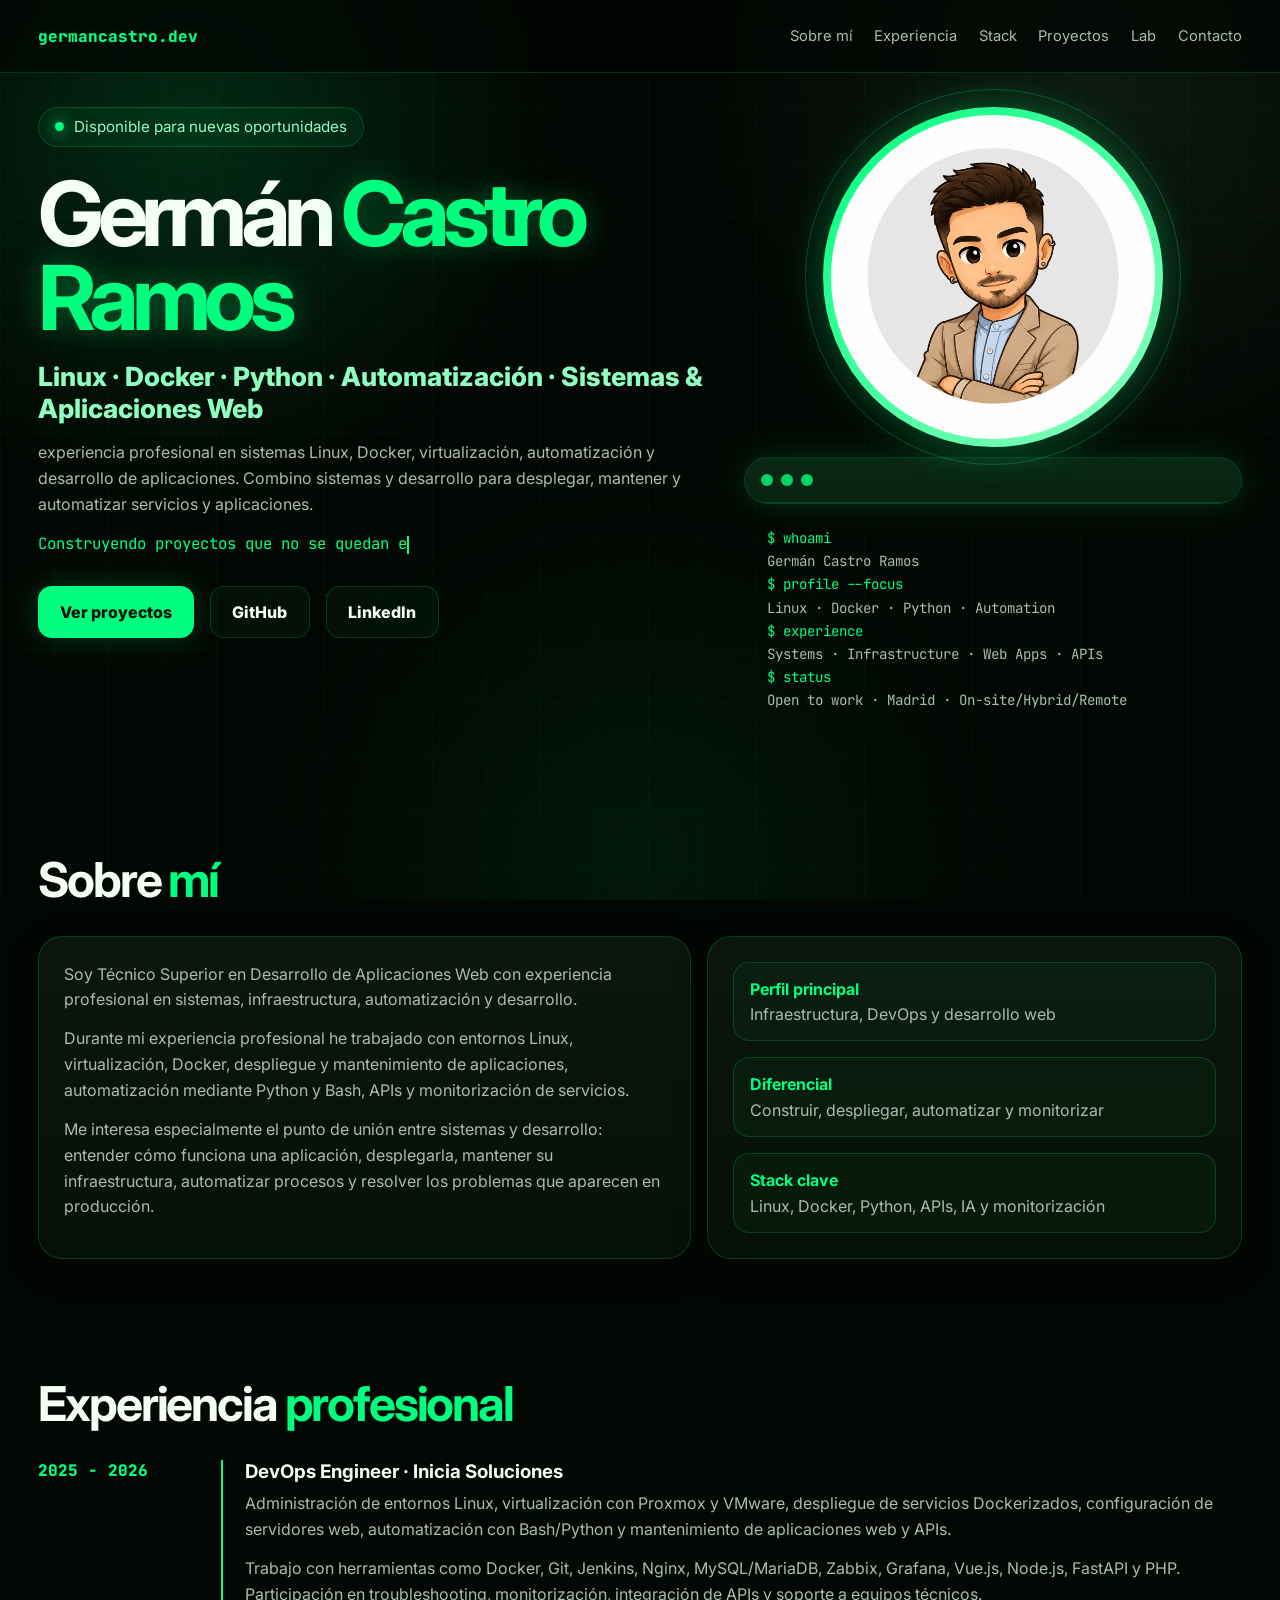
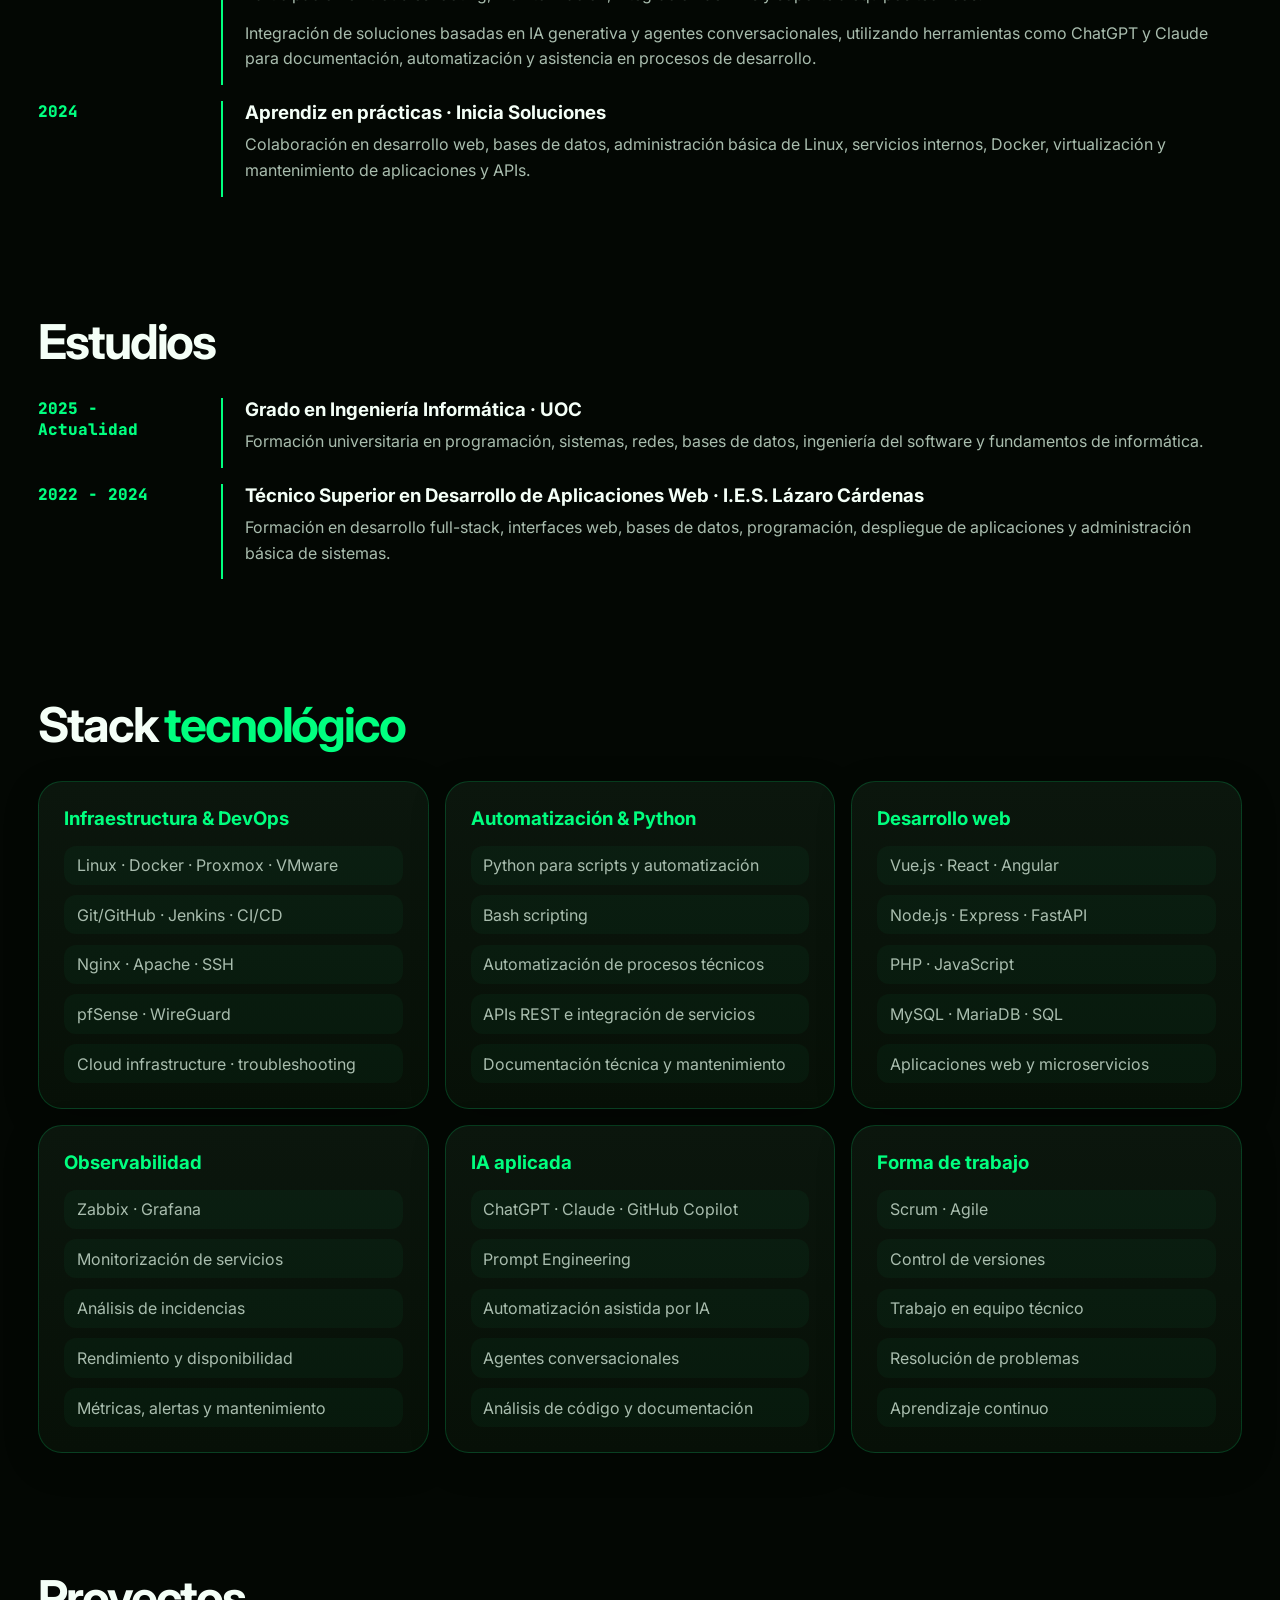
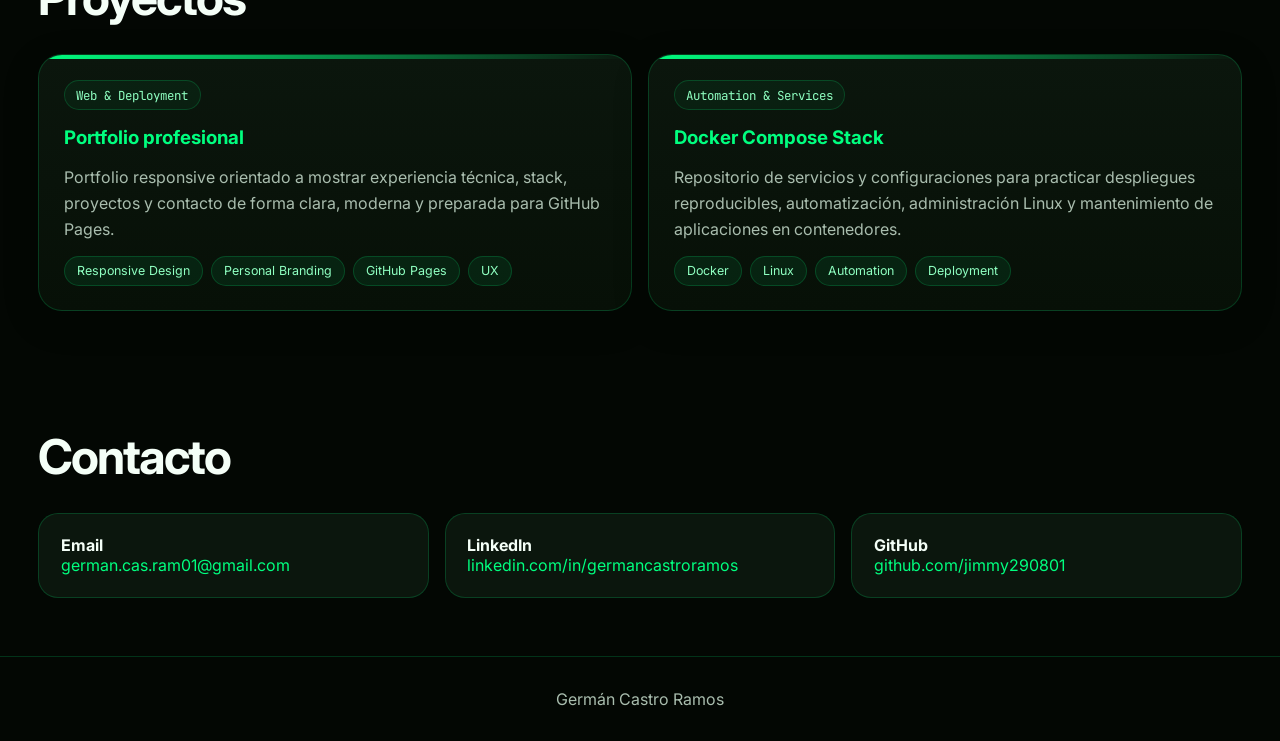
==== commit e8ce828a: "Update index.html" ====
--- a/index.html
+++ b/index.html
@@ -4,7 +4,7 @@
   <meta charset="UTF-8" />
   <meta name="viewport" content="width=device-width, initial-scale=1.0" />
 
-  <title>Germán Castro Ramos | DevOps & Web Developer</title>
+  <title>Germán Castro Ramos | DevOps Junior & IT </title>
 
   <meta name="description" content="Portfolio de Germán Castro Ramos. DevOps, infraestructura, automatización, desarrollo web, Python, Linux, Docker, Proxmox, observabilidad e integración de IA.">
   <meta name="author" content="Germán Castro Ramos">
@@ -788,13 +788,11 @@
         </h1>
 
         <div class="subtitle">
-          DevOps · Web Development · Python · Automation · AI Integration
+          Linux · Docker · Python · Automatización · Sistemas & Aplicaciones Web
         </div>
 
         <p class="hero-description">
-          Desarrollo, despliego y mantengo aplicaciones web y APIs combinando Linux, Docker,
-          Python, automatización, monitorización e integración de herramientas de Inteligencia
-          Artificial para mejorar procesos técnicos y productividad.
+          experiencia profesional en sistemas Linux, Docker, virtualización, automatización y desarrollo de aplicaciones. Combino sistemas y desarrollo para desplegar, mantener y automatizar servicios y aplicaciones.
         </p>
 
         <div class="typewriter">
@@ -829,13 +827,13 @@
           <div class="line">Germán Castro Ramos</div>
 
           <div class="line"><span>$ profile --focus</span></div>
-          <div class="line">Linux · Docker · Python · Web · Monitoring · AI</div>
+          <div class="line">Linux · Docker · Python · Automation</div>
 
           <div class="line"><span>$ experience</span></div>
-          <div class="line">Infrastructure · Web Apps · APIs · Automation</div>
+          <div class="line">Systems · Infrastructure · Web Apps · APIs</div>
 
           <div class="line"><span>$ status</span></div>
-          <div class="line">Open to work · Madrid · Remote/Hybrid</div>
+          <div class="line">Open to work · Madrid · On-site/Hybrid/Remote</div>
         </div>
       </div>
 
@@ -851,21 +849,15 @@
         <div class="about-grid">
           <div class="card about">
             <p>
-              Soy un perfil técnico orientado a infraestructura, DevOps y desarrollo web.
-              He trabajado en administración de sistemas Linux, virtualización, contenedorización,
-              despliegue de aplicaciones, automatización, monitorización y desarrollo de APIs.
+              Soy Técnico Superior en Desarrollo de Aplicaciones Web con experiencia profesional en sistemas, infraestructura, automatización y desarrollo.
             </p>
 
             <p>
-              Mi experiencia combina la parte de desarrollo con la parte de sistemas: puedo construir
-              aplicaciones web, preparar APIs, desplegarlas en entornos Linux, automatizar tareas con
-              Python/Bash y monitorizar servicios con herramientas como Zabbix y Grafana.
+              Durante mi experiencia profesional he trabajado con entornos Linux, virtualización, Docker, despliegue y mantenimiento de aplicaciones, automatización mediante Python y Bash, APIs y monitorización de servicios.
             </p>
 
             <p>
-              También he trabajado con herramientas de IA generativa como ChatGPT, Claude y GitHub Copilot,
-              aplicándolas a documentación técnica, análisis de código, automatización de tareas,
-              creación de agentes conversacionales y mejora de procesos de desarrollo.
+              Me interesa especialmente el punto de unión entre sistemas y desarrollo: entender cómo funciona una aplicación, desplegarla, mantener su infraestructura, automatizar procesos y resolver los problemas que aparecen en producción.
             </p>
           </div>
 
@@ -877,7 +869,7 @@
 
             <div class="quick-item">
               <strong>Diferencial</strong>
-              <span>Construyo, despliego, automatizo y monitorizo</span>
+              <span>Construir, despliegar, automatizar y monitorizar</span>
             </div>
 
             <div class="quick-item">
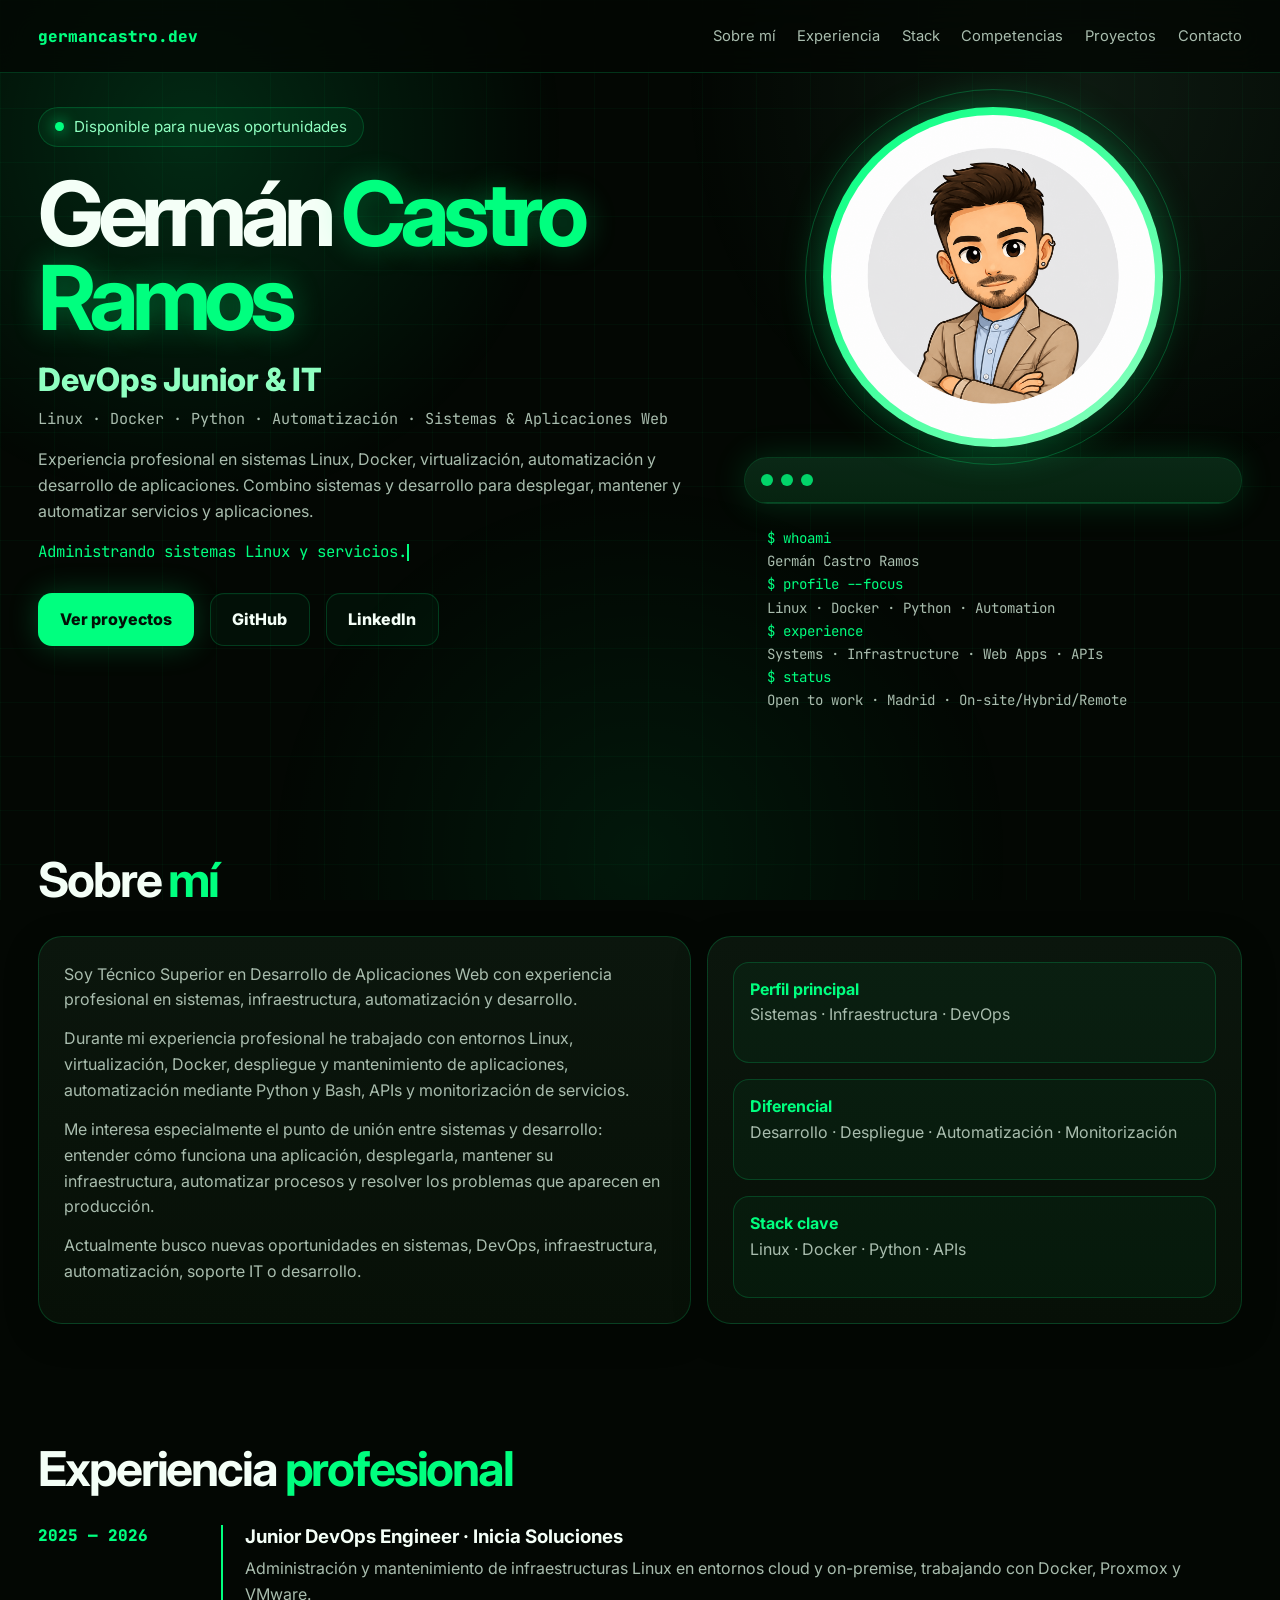
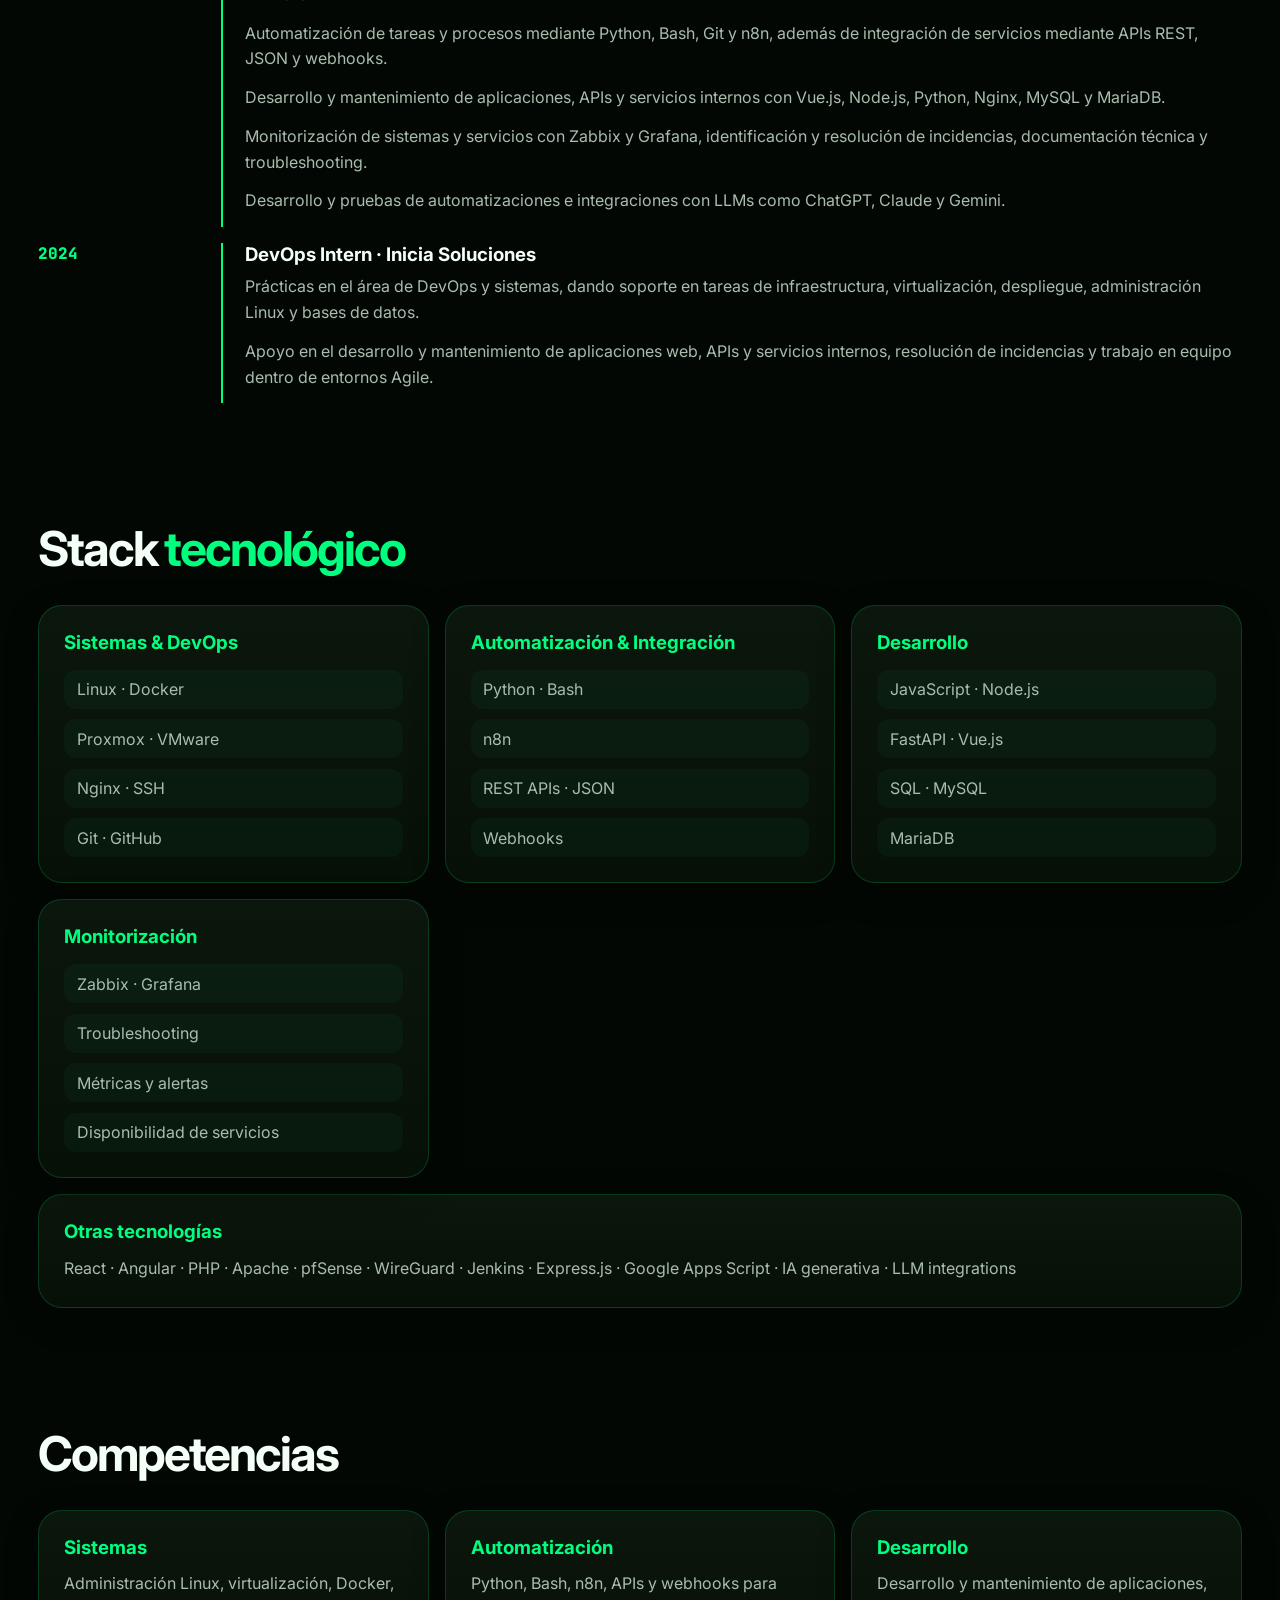
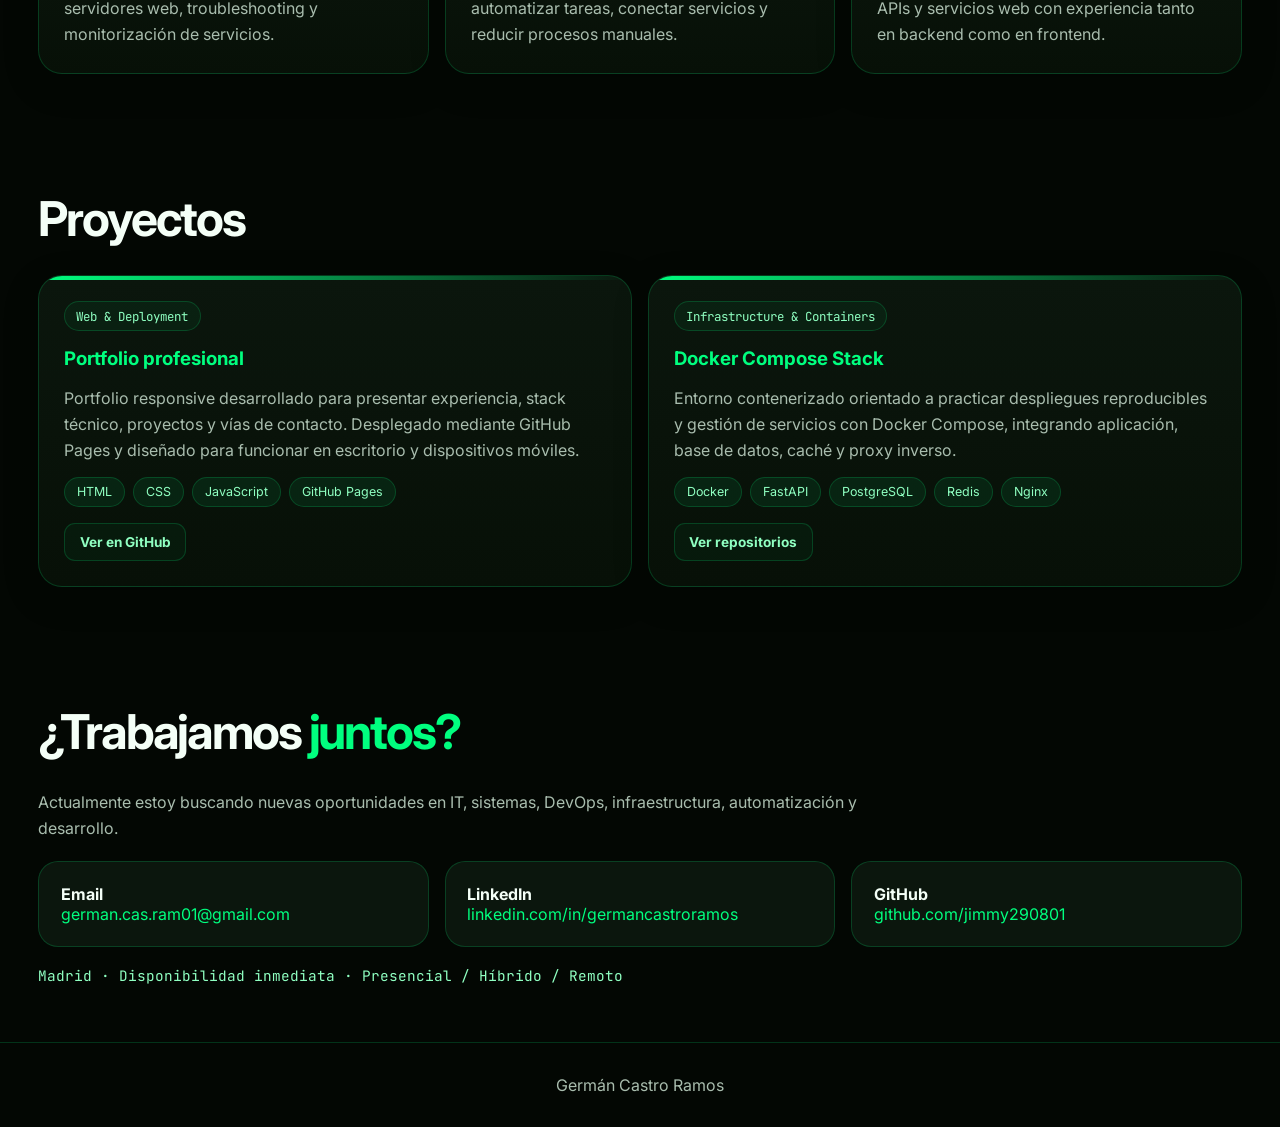
==== commit 460d82a7: "Update index.html" ====
--- a/index.html
+++ b/index.html
@@ -4,9 +4,9 @@
   <meta charset="UTF-8" />
   <meta name="viewport" content="width=device-width, initial-scale=1.0" />
 
-  <title>Germán Castro Ramos | DevOps Junior & IT </title>
-
-  <meta name="description" content="Portfolio de Germán Castro Ramos. DevOps, infraestructura, automatización, desarrollo web, Python, Linux, Docker, Proxmox, observabilidad e integración de IA.">
+  <title>Germán Castro Ramos | Técnico IT & DevOps Junior</title>
+
+  <meta name="description" content="Portfolio de Germán Castro Ramos, Técnico IT & DevOps Junior con experiencia en Linux, Docker, Python, automatización, infraestructura, sistemas y aplicaciones web.">
   <meta name="author" content="Germán Castro Ramos">
 
   <link rel="preconnect" href="https://fonts.googleapis.com">
@@ -748,6 +748,105 @@
   .avatar-frame{width:260px;height:260px;}
 }
 
+
+/* --- Ajustes de contenido y posicionamiento profesional --- */
+.role-title{
+  font-size:clamp(1.35rem,2.8vw,2rem);
+  color:var(--green-soft);
+  font-weight:800;
+  margin-bottom:.55rem;
+}
+
+.tech-focus{
+  font-family:"JetBrains Mono",monospace;
+  color:var(--muted);
+  font-size:.95rem;
+  line-height:1.55;
+  margin-bottom:1rem;
+}
+
+.value-grid{
+  display:grid;
+  grid-template-columns:repeat(3,1fr);
+  gap:1rem;
+}
+
+.value-card h3{
+  color:var(--green);
+  margin-bottom:.75rem;
+}
+
+.value-card p{
+  color:var(--muted);
+  line-height:1.62;
+}
+
+.secondary-stack{
+  margin-top:1rem;
+}
+
+.secondary-stack h3{
+  color:var(--green);
+  margin-bottom:.8rem;
+}
+
+.secondary-stack p{
+  color:var(--muted);
+  line-height:1.7;
+}
+
+.project-actions{
+  display:flex;
+  gap:.7rem;
+  flex-wrap:wrap;
+  margin-top:1rem;
+}
+
+.project-link{
+  display:inline-flex;
+  align-items:center;
+  justify-content:center;
+  padding:.65rem .9rem;
+  border:1px solid var(--border);
+  border-radius:11px;
+  text-decoration:none;
+  color:var(--green-soft);
+  background:rgba(0,255,127,.04);
+  font-weight:700;
+  font-size:.85rem;
+  transition:.25s;
+}
+
+.project-link:hover{
+  color:var(--green);
+  border-color:var(--green);
+  transform:translateY(-2px);
+}
+
+.contact-intro{
+  margin-bottom:1.25rem;
+  max-width:850px;
+}
+
+.contact-intro p{
+  color:var(--muted);
+  line-height:1.65;
+  margin-top:.7rem;
+}
+
+.availability-line{
+  margin-top:1.2rem;
+  font-family:"JetBrains Mono",monospace;
+  color:var(--green-soft);
+  font-size:.9rem;
+}
+
+@media(max-width:820px){
+  .value-grid{
+    grid-template-columns:1fr;
+  }
+}
+
 </style>
 </head>
 
@@ -767,8 +866,8 @@
         <a href="#about">Sobre mí</a>
         <a href="#experience">Experiencia</a>
         <a href="#skills">Stack</a>
+        <a href="#value">Competencias</a>
         <a href="#projects">Proyectos</a>
-        <a href="#lab">Lab</a>
         <a href="#contact">Contacto</a>
       </div>
     </div>
@@ -787,12 +886,18 @@
           Germán <span>Castro Ramos</span>
         </h1>
 
-        <div class="subtitle">
+        <div class="role-title">
+          DevOps Junior & IT
+        </div>
+
+        <div class="tech-focus">
           Linux · Docker · Python · Automatización · Sistemas & Aplicaciones Web
         </div>
 
         <p class="hero-description">
-          experiencia profesional en sistemas Linux, Docker, virtualización, automatización y desarrollo de aplicaciones. Combino sistemas y desarrollo para desplegar, mantener y automatizar servicios y aplicaciones.
+          Experiencia profesional en sistemas Linux, Docker, virtualización,
+          automatización y desarrollo de aplicaciones. Combino sistemas y desarrollo para
+          desplegar, mantener y automatizar servicios y aplicaciones.
         </p>
 
         <div class="typewriter">
@@ -849,32 +954,42 @@
         <div class="about-grid">
           <div class="card about">
             <p>
-              Soy Técnico Superior en Desarrollo de Aplicaciones Web con experiencia profesional en sistemas, infraestructura, automatización y desarrollo.
+              Soy Técnico Superior en Desarrollo de Aplicaciones Web con experiencia profesional
+              en sistemas, infraestructura, automatización y desarrollo.
             </p>
 
             <p>
-              Durante mi experiencia profesional he trabajado con entornos Linux, virtualización, Docker, despliegue y mantenimiento de aplicaciones, automatización mediante Python y Bash, APIs y monitorización de servicios.
+              Durante mi experiencia profesional he trabajado con entornos Linux, virtualización,
+              Docker, despliegue y mantenimiento de aplicaciones, automatización mediante Python y
+              Bash, APIs y monitorización de servicios.
             </p>
 
             <p>
-              Me interesa especialmente el punto de unión entre sistemas y desarrollo: entender cómo funciona una aplicación, desplegarla, mantener su infraestructura, automatizar procesos y resolver los problemas que aparecen en producción.
+              Me interesa especialmente el punto de unión entre sistemas y desarrollo: entender
+              cómo funciona una aplicación, desplegarla, mantener su infraestructura, automatizar
+              procesos y resolver los problemas que aparecen en producción.
+            </p>
+
+            <p>
+              Actualmente busco nuevas oportunidades en sistemas, DevOps, infraestructura,
+              automatización, soporte IT o desarrollo.
             </p>
           </div>
 
           <div class="card quick-list">
             <div class="quick-item">
               <strong>Perfil principal</strong>
-              <span>Infraestructura, DevOps y desarrollo web</span>
+              <span>Sistemas · Infraestructura · DevOps</span>
             </div>
 
             <div class="quick-item">
               <strong>Diferencial</strong>
-              <span>Construir, despliegar, automatizar y monitorizar</span>
+              <span>Desarrollo · Despliegue · Automatización · Monitorización</span>
             </div>
 
             <div class="quick-item">
               <strong>Stack clave</strong>
-              <span>Linux, Docker, Python, APIs, IA y monitorización</span>
+              <span>Linux · Docker · Python · APIs</span>
             </div>
           </div>
         </div>
@@ -887,34 +1002,43 @@
 
         <div class="timeline">
           <div class="timeline-item">
-            <div class="year">2025 - 2026</div>
+            <div class="year"> 2025 — 2026</div>
             <div class="timeline-content">
-              <h3>DevOps Engineer · Inicia Soluciones</h3>
+              <h3>Junior DevOps Engineer · Inicia Soluciones</h3>
               <p>
-                Administración de entornos Linux, virtualización con Proxmox y VMware,
-                despliegue de servicios Dockerizados, configuración de servidores web,
-                automatización con Bash/Python y mantenimiento de aplicaciones web y APIs.
+                Administración y mantenimiento de infraestructuras Linux en entornos cloud y
+                on-premise, trabajando con Docker, Proxmox y VMware.
               </p>
               <p>
-                Trabajo con herramientas como Docker, Git, Jenkins, Nginx, MySQL/MariaDB,
-                Zabbix, Grafana, Vue.js, Node.js, FastAPI y PHP. Participación en troubleshooting,
-                monitorización, integración de APIs y soporte a equipos técnicos.
+                Automatización de tareas y procesos mediante Python, Bash, Git y n8n, además de
+                integración de servicios mediante APIs REST, JSON y webhooks.
               </p>
               <p>
-                Integración de soluciones basadas en IA generativa y agentes conversacionales,
-                utilizando herramientas como ChatGPT y Claude para documentación, automatización
-                y asistencia en procesos de desarrollo.
+                Desarrollo y mantenimiento de aplicaciones, APIs y servicios internos con Vue.js,
+                Node.js, Python, Nginx, MySQL y MariaDB.
+              </p>
+              <p>
+                Monitorización de sistemas y servicios con Zabbix y Grafana, identificación y
+                resolución de incidencias, documentación técnica y troubleshooting.
+              </p>
+              <p>
+                Desarrollo y pruebas de automatizaciones e integraciones con LLMs como ChatGPT,
+                Claude y Gemini.
               </p>
             </div>
           </div>
 
           <div class="timeline-item">
-            <div class="year">2024</div>
+            <div class="year"> 2024 </div>
             <div class="timeline-content">
-              <h3>Aprendiz en prácticas · Inicia Soluciones</h3>
+              <h3>DevOps Intern · Inicia Soluciones</h3>
               <p>
-                Colaboración en desarrollo web, bases de datos, administración básica de Linux,
-                servicios internos, Docker, virtualización y mantenimiento de aplicaciones y APIs.
+                Prácticas en el área de DevOps y sistemas, dando soporte en tareas de
+                infraestructura, virtualización, despliegue, administración Linux y bases de datos.
+              </p>
+              <p>
+                Apoyo en el desarrollo y mantenimiento de aplicaciones web, APIs y servicios
+                internos, resolución de incidencias y trabajo en equipo dentro de entornos Agile.
               </p>
             </div>
           </div>
@@ -922,105 +1046,89 @@
       </div>
     </section>
 
-    <section id="education" class="reveal">
-      <div class="container">
-        <h2 class="section-title">Estudios</h2>
-
-        <div class="timeline">
-          <div class="timeline-item">
-            <div class="year">2025 - Actualidad</div>
-            <div class="timeline-content">
-              <h3>Grado en Ingeniería Informática · UOC</h3>
-              <p>
-                Formación universitaria en programación, sistemas, redes, bases de datos,
-                ingeniería del software y fundamentos de informática.
-              </p>
-            </div>
-          </div>
-
-          <div class="timeline-item">
-            <div class="year">2022 - 2024</div>
-            <div class="timeline-content">
-              <h3>Técnico Superior en Desarrollo de Aplicaciones Web · I.E.S. Lázaro Cárdenas</h3>
-              <p>
-                Formación en desarrollo full-stack, interfaces web, bases de datos, programación,
-                despliegue de aplicaciones y administración básica de sistemas.
-              </p>
-            </div>
-          </div>
-        </div>
-      </div>
-    </section>
-
     <section id="skills" class="reveal">
       <div class="container">
         <h2 class="section-title">Stack <span>tecnológico</span></h2>
 
         <div class="skills-grid">
           <div class="card skill-card">
-            <h3>Infraestructura & DevOps</h3>
+            <h3>Sistemas & DevOps</h3>
             <ul>
-              <li>Linux · Docker · Proxmox · VMware</li>
-              <li>Git/GitHub · Jenkins · CI/CD</li>
-              <li>Nginx · Apache · SSH</li>
-              <li>pfSense · WireGuard</li>
-              <li>Cloud infrastructure · troubleshooting</li>
+              <li>Linux · Docker</li>
+              <li>Proxmox · VMware</li>
+              <li>Nginx · SSH</li>
+              <li>Git · GitHub</li>
             </ul>
           </div>
 
           <div class="card skill-card">
-            <h3>Automatización & Python</h3>
+            <h3>Automatización & Integración</h3>
             <ul>
-              <li>Python para scripts y automatización</li>
-              <li>Bash scripting</li>
-              <li>Automatización de procesos técnicos</li>
-              <li>APIs REST e integración de servicios</li>
-              <li>Documentación técnica y mantenimiento</li>
+              <li>Python · Bash</li>
+              <li>n8n</li>
+              <li>REST APIs · JSON</li>
+              <li>Webhooks</li>
             </ul>
           </div>
 
           <div class="card skill-card">
-            <h3>Desarrollo web</h3>
+            <h3>Desarrollo</h3>
             <ul>
-              <li>Vue.js · React · Angular</li>
-              <li>Node.js · Express · FastAPI</li>
-              <li>PHP · JavaScript</li>
-              <li>MySQL · MariaDB · SQL</li>
-              <li>Aplicaciones web y microservicios</li>
+              <li>JavaScript · Node.js</li>
+              <li>FastAPI · Vue.js</li>
+              <li>SQL · MySQL</li>
+              <li>MariaDB</li>
             </ul>
           </div>
 
           <div class="card skill-card">
-            <h3>Observabilidad</h3>
+            <h3>Monitorización</h3>
             <ul>
               <li>Zabbix · Grafana</li>
-              <li>Monitorización de servicios</li>
-              <li>Análisis de incidencias</li>
-              <li>Rendimiento y disponibilidad</li>
-              <li>Métricas, alertas y mantenimiento</li>
+              <li>Troubleshooting</li>
+              <li>Métricas y alertas</li>
+              <li>Disponibilidad de servicios</li>
             </ul>
           </div>
-
-          <div class="card skill-card">
-            <h3>IA aplicada</h3>
-            <ul>
-              <li>ChatGPT · Claude · GitHub Copilot</li>
-              <li>Prompt Engineering</li>
-              <li>Automatización asistida por IA</li>
-              <li>Agentes conversacionales</li>
-              <li>Análisis de código y documentación</li>
-            </ul>
+        </div>
+
+        <div class="card secondary-stack">
+          <h3>Otras tecnologías</h3>
+          <p>
+            React · Angular · PHP · Apache · pfSense · WireGuard · Jenkins · Express.js ·
+            Google Apps Script · IA generativa · LLM integrations
+          </p>
+        </div>
+      </div>
+    </section>
+
+    <section id="value" class="reveal">
+      <div class="container">
+        <h2 class="section-title">Competencias</h2>
+
+        <div class="value-grid">
+          <div class="card value-card">
+            <h3>Sistemas</h3>
+            <p>
+              Administración Linux, virtualización, Docker, servidores web, troubleshooting y
+              monitorización de servicios.
+            </p>
           </div>
 
-          <div class="card skill-card">
-            <h3>Forma de trabajo</h3>
-            <ul>
-              <li>Scrum · Agile</li>
-              <li>Control de versiones</li>
-              <li>Trabajo en equipo técnico</li>
-              <li>Resolución de problemas</li>
-              <li>Aprendizaje continuo</li>
-            </ul>
+          <div class="card value-card">
+            <h3>Automatización</h3>
+            <p>
+              Python, Bash, n8n, APIs y webhooks para automatizar tareas, conectar servicios y
+              reducir procesos manuales.
+            </p>
+          </div>
+
+          <div class="card value-card">
+            <h3>Desarrollo</h3>
+            <p>
+              Desarrollo y mantenimiento de aplicaciones, APIs y servicios web con experiencia
+              tanto en backend como en frontend.
+            </p>
           </div>
         </div>
       </div>
@@ -1035,31 +1143,42 @@
             <div class="project-label">Web & Deployment</div>
             <h3>Portfolio profesional</h3>
             <p>
-              Portfolio responsive orientado a mostrar experiencia técnica, stack, proyectos y contacto
-              de forma clara, moderna y preparada para GitHub Pages.
+              Portfolio responsive desarrollado para presentar experiencia, stack técnico,
+              proyectos y vías de contacto. Desplegado mediante GitHub Pages y diseñado para
+              funcionar en escritorio y dispositivos móviles.
             </p>
 
             <div class="tags">
-              <span class="tag">Responsive Design</span>
-              <span class="tag">Personal Branding</span>
+              <span class="tag">HTML</span>
+              <span class="tag">CSS</span>
+              <span class="tag">JavaScript</span>
               <span class="tag">GitHub Pages</span>
-              <span class="tag">UX</span>
+            </div>
+
+            <div class="project-actions">
+              <a class="project-link" href="https://github.com/jimmy290801" target="_blank" rel="noopener noreferrer">Ver en GitHub</a>
             </div>
           </article>
 
           <article class="card project-card">
-            <div class="project-label">Automation & Services</div>
+            <div class="project-label">Infrastructure & Containers</div>
             <h3>Docker Compose Stack</h3>
             <p>
-              Repositorio de servicios y configuraciones para practicar despliegues reproducibles,
-              automatización, administración Linux y mantenimiento de aplicaciones en contenedores.
+              Entorno contenerizado orientado a practicar despliegues reproducibles y gestión de
+              servicios con Docker Compose, integrando aplicación, base de datos, caché y proxy
+              inverso.
             </p>
 
             <div class="tags">
               <span class="tag">Docker</span>
-              <span class="tag">Linux</span>
-              <span class="tag">Automation</span>
-              <span class="tag">Deployment</span>
+              <span class="tag">FastAPI</span>
+              <span class="tag">PostgreSQL</span>
+              <span class="tag">Redis</span>
+              <span class="tag">Nginx</span>
+            </div>
+
+            <div class="project-actions">
+              <a class="project-link" href="https://github.com/jimmy290801" target="_blank" rel="noopener noreferrer">Ver repositorios</a>
             </div>
           </article>
         </div>
@@ -1068,7 +1187,13 @@
 
     <section id="contact" class="reveal">
       <div class="container">
-        <h2 class="section-title">Contacto</h2>
+        <div class="contact-intro">
+          <h2 class="section-title">¿Trabajamos <span>juntos?</span></h2>
+          <p>
+            Actualmente estoy buscando nuevas oportunidades en IT, sistemas, DevOps,
+            infraestructura, automatización y desarrollo.
+          </p>
+        </div>
 
         <div class="contact-grid">
           <div class="contact-item">
@@ -1078,13 +1203,17 @@
 
           <div class="contact-item">
             <strong>LinkedIn</strong><br>
-            <a href="https://www.linkedin.com/in/germancastroramos/" target="_blank">linkedin.com/in/germancastroramos</a>
+            <a href="https://www.linkedin.com/in/germancastroramos/" target="_blank" rel="noopener noreferrer">linkedin.com/in/germancastroramos</a>
           </div>
 
           <div class="contact-item">
             <strong>GitHub</strong><br>
-            <a href="https://github.com/jimmy290801" target="_blank">github.com/jimmy290801</a>
+            <a href="https://github.com/jimmy290801" target="_blank" rel="noopener noreferrer">github.com/jimmy290801</a>
           </div>
+        </div>
+
+        <div class="availability-line">
+          Madrid · Disponibilidad inmediata · Presencial / Híbrido / Remoto
         </div>
       </div>
     </section>
@@ -1097,11 +1226,11 @@
 
   <script>
 const phrases = [
-  "Construyendo proyectos que no se quedan en localhost...",
+  "Administrando sistemas Linux y servicios...",
   "Automatizando tareas con Python y Bash...",
-  "Desplegando servicios con Docker y Linux...",
-  "Monitorizando sistemas con Zabbix y Grafana...",
-  "Aplicando IA generativa a desarrollo y documentación..."
+  "Desplegando aplicaciones con Docker...",
+  "Integrando servicios mediante APIs y webhooks...",
+  "Monitorizando sistemas con Zabbix y Grafana..."
 ];
 
 const typewriterText = document.getElementById("typewriter-text");
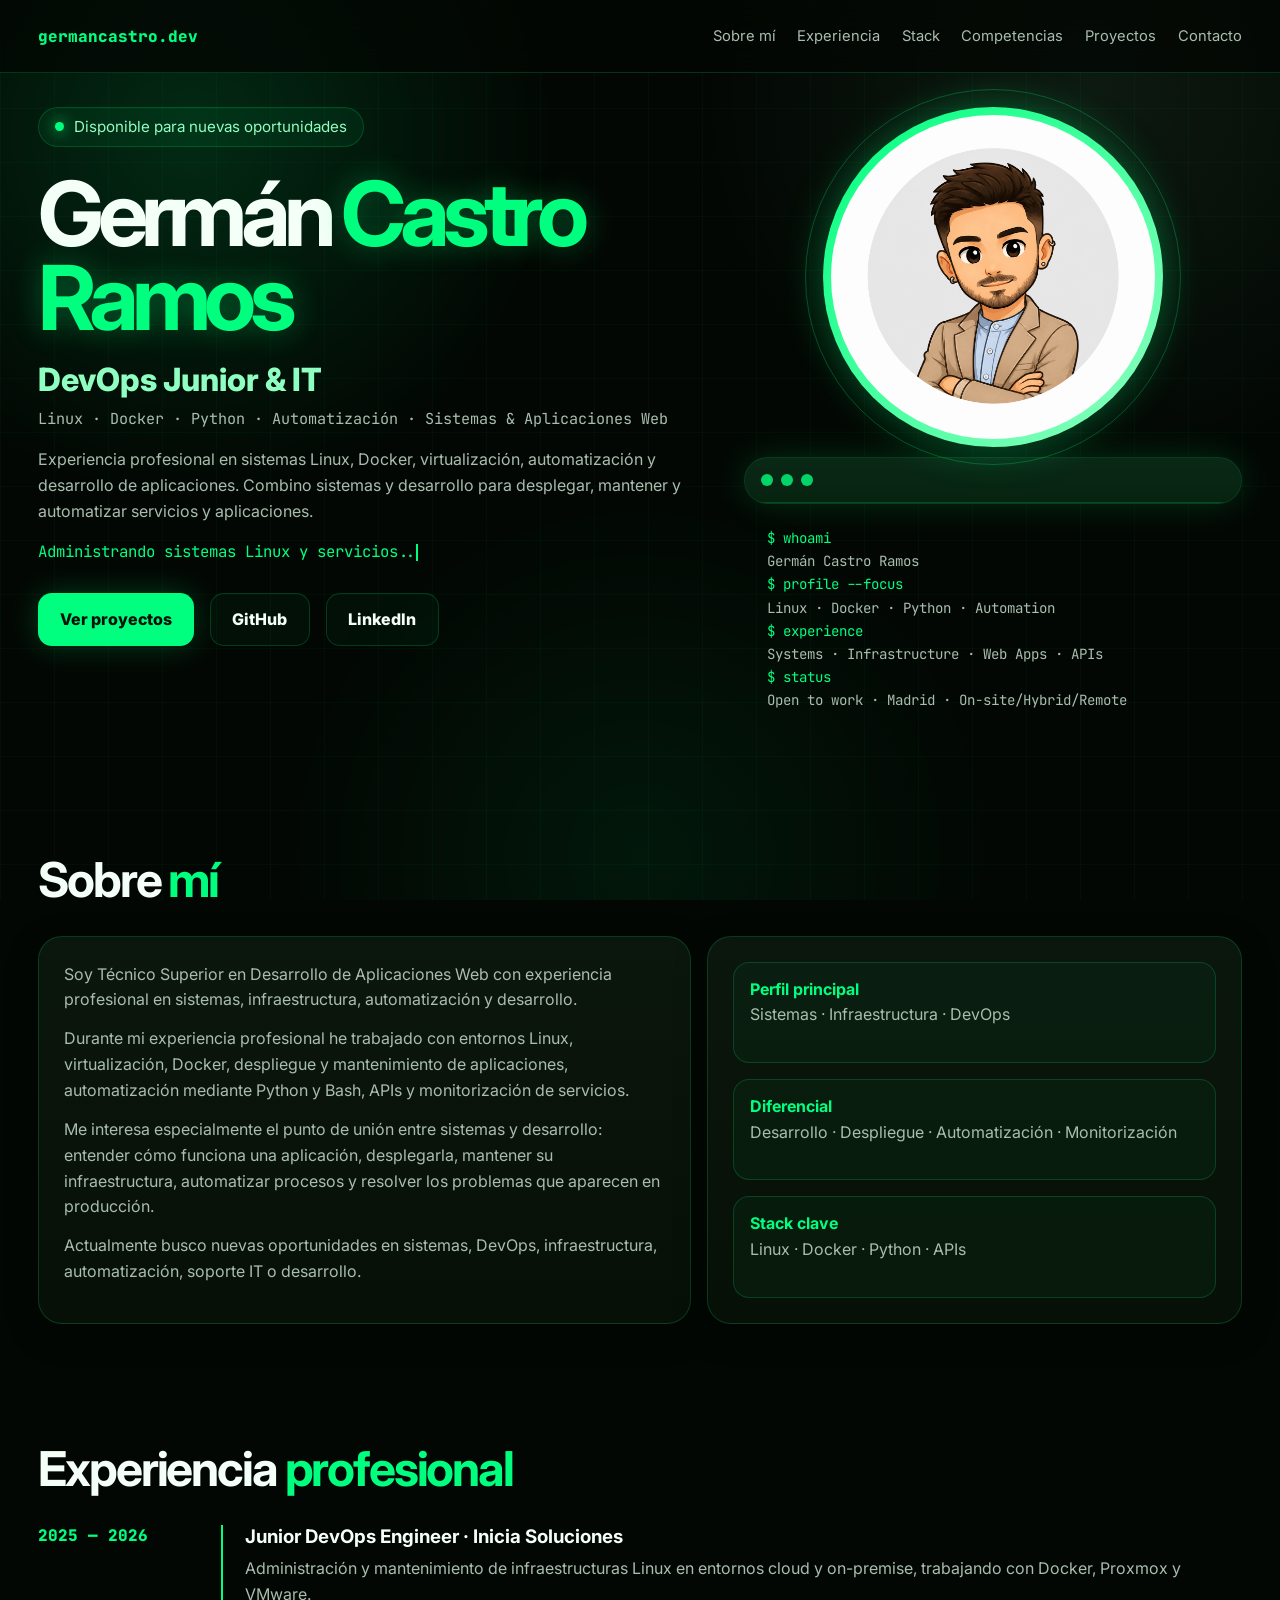
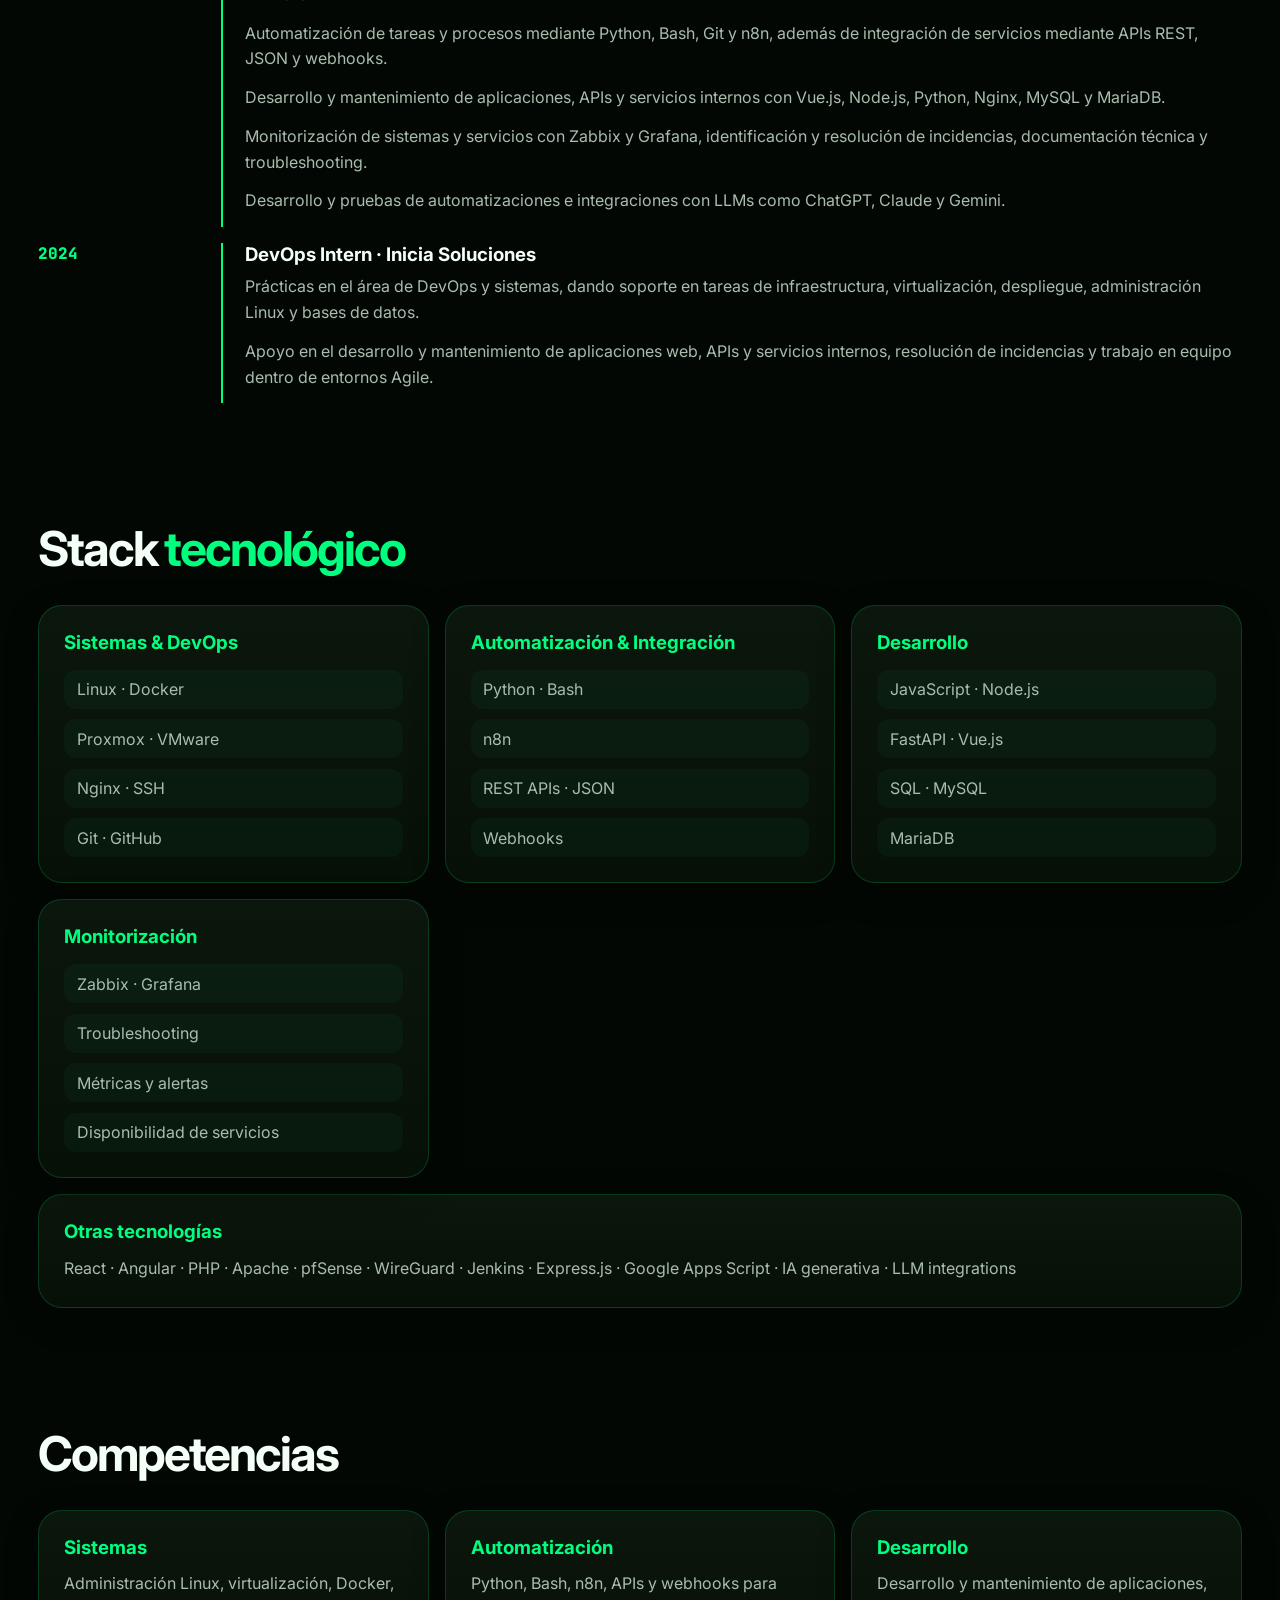
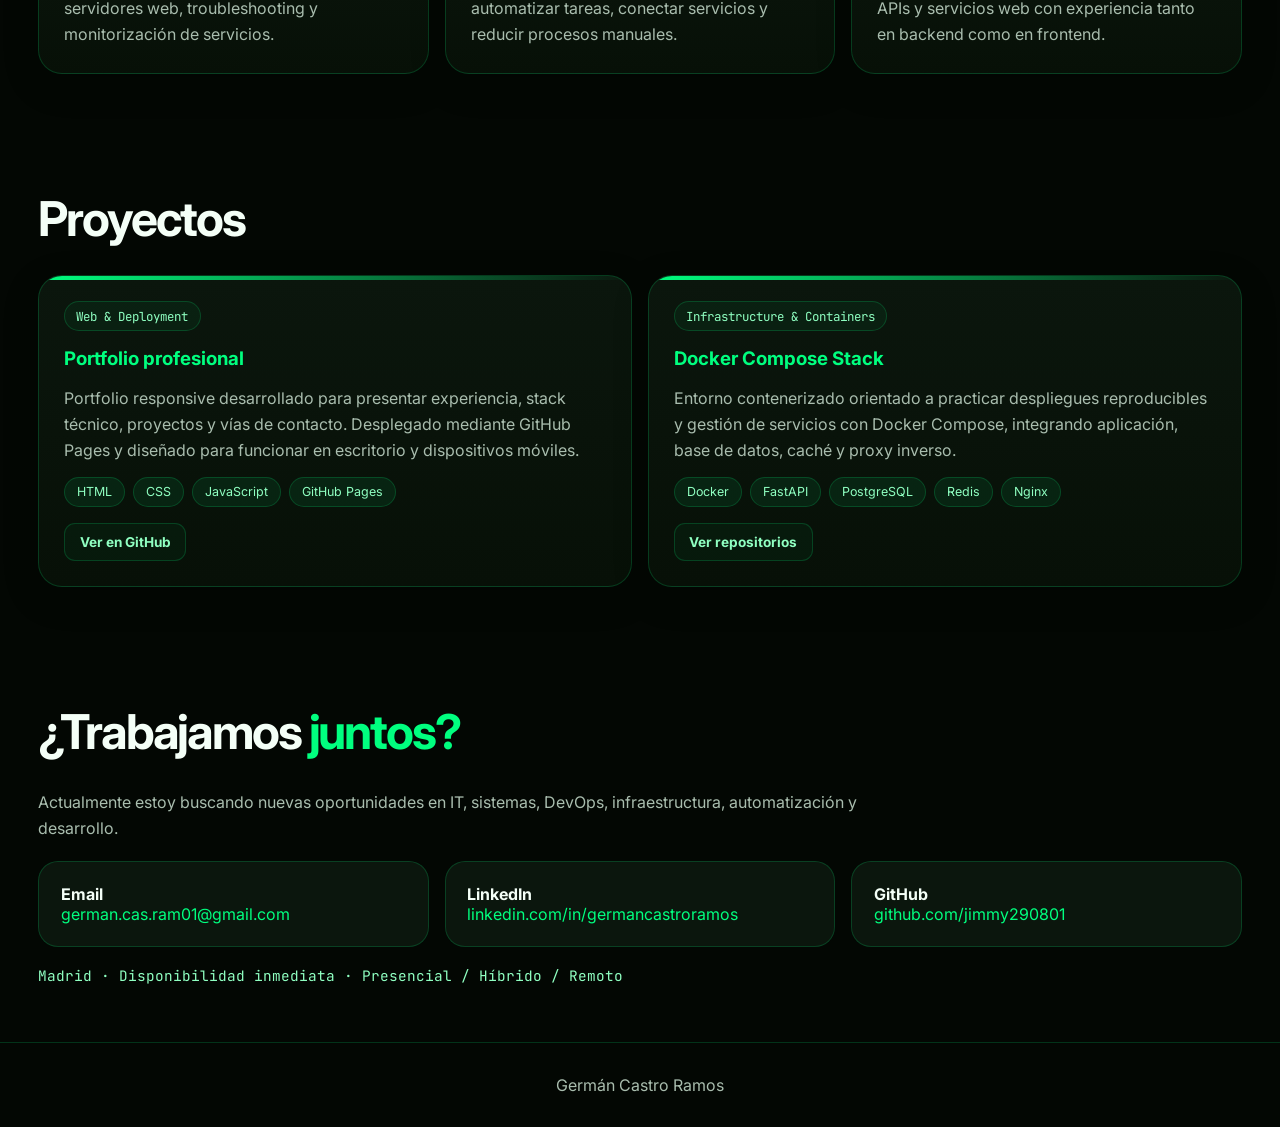
==== commit 1b96dd9e: "Update index.html" ====
--- a/index.html
+++ b/index.html
@@ -4,7 +4,7 @@
   <meta charset="UTF-8" />
   <meta name="viewport" content="width=device-width, initial-scale=1.0" />
 
-  <title>Germán Castro Ramos | Técnico IT & DevOps Junior</title>
+  <title>Germán Castro Ramos | DevOps Junior & IT</title>
 
   <meta name="description" content="Portfolio de Germán Castro Ramos, Técnico IT & DevOps Junior con experiencia en Linux, Docker, Python, automatización, infraestructura, sistemas y aplicaciones web.">
   <meta name="author" content="Germán Castro Ramos">
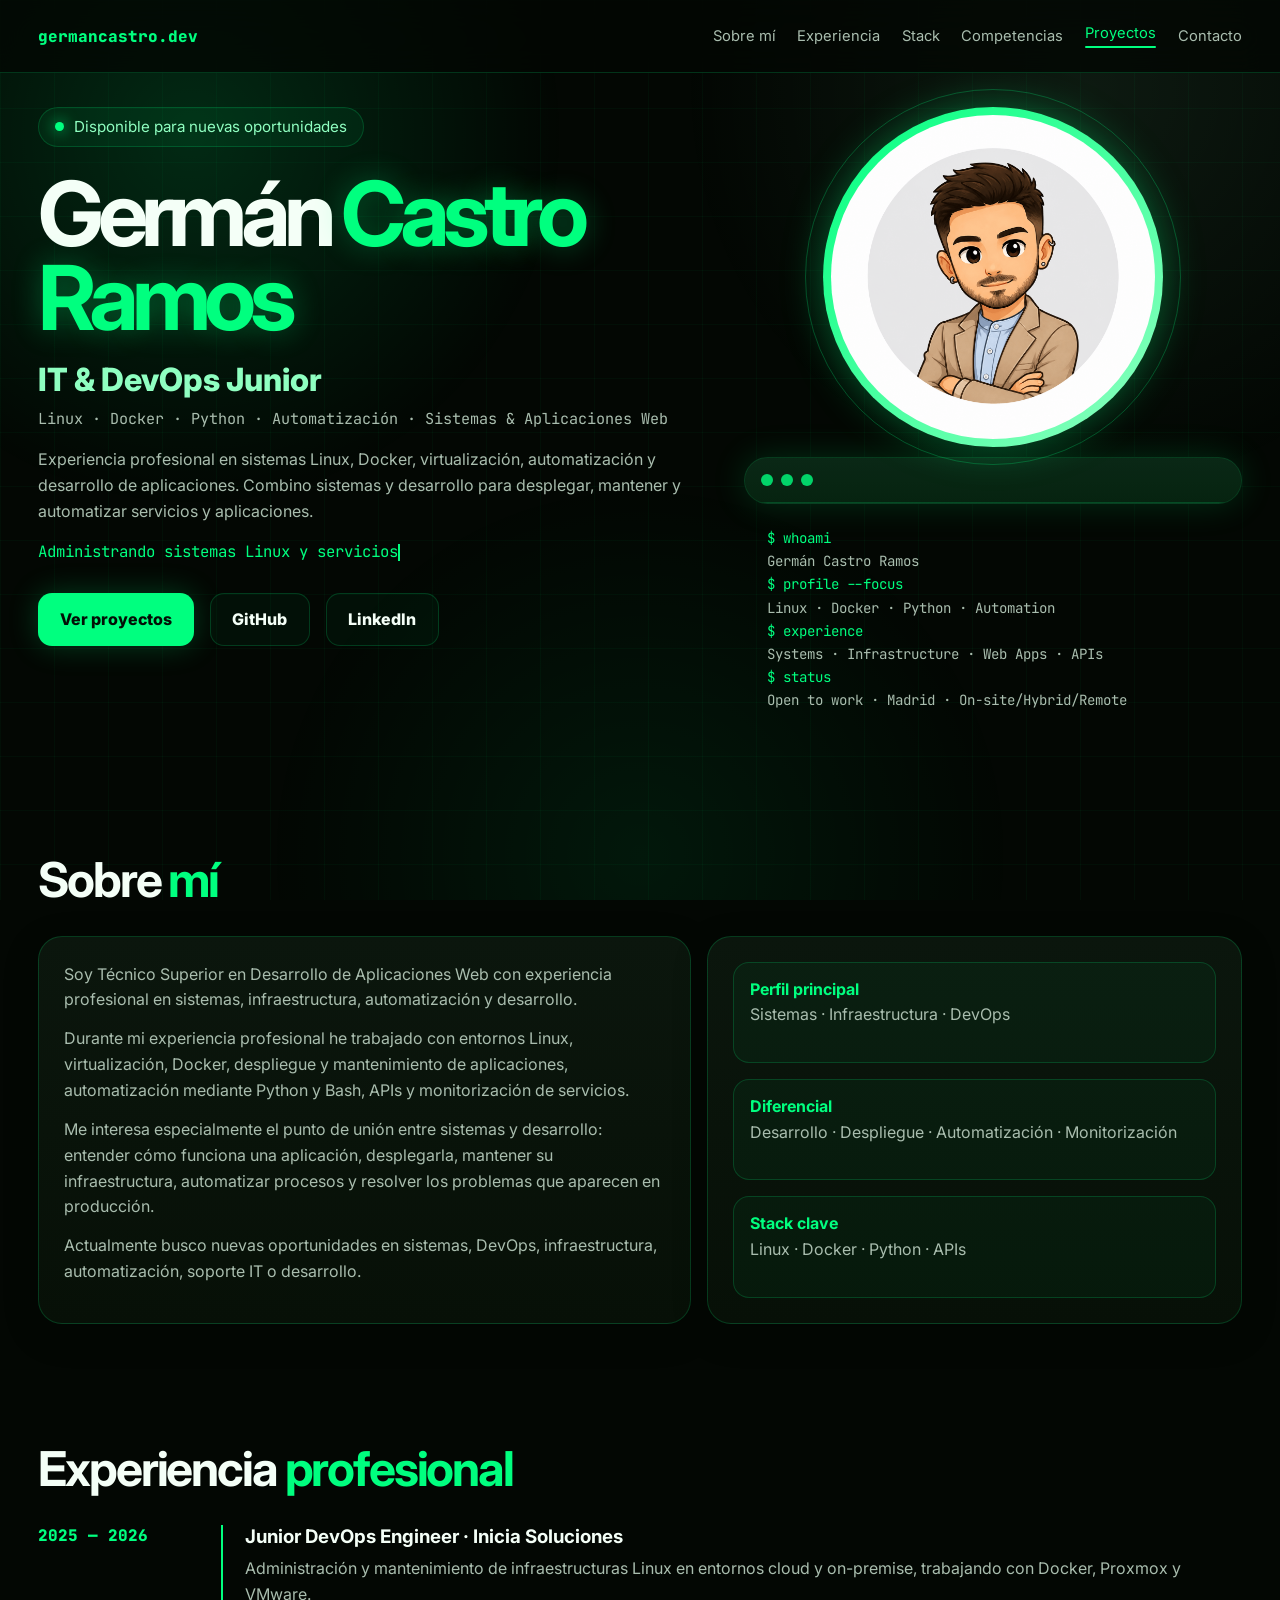
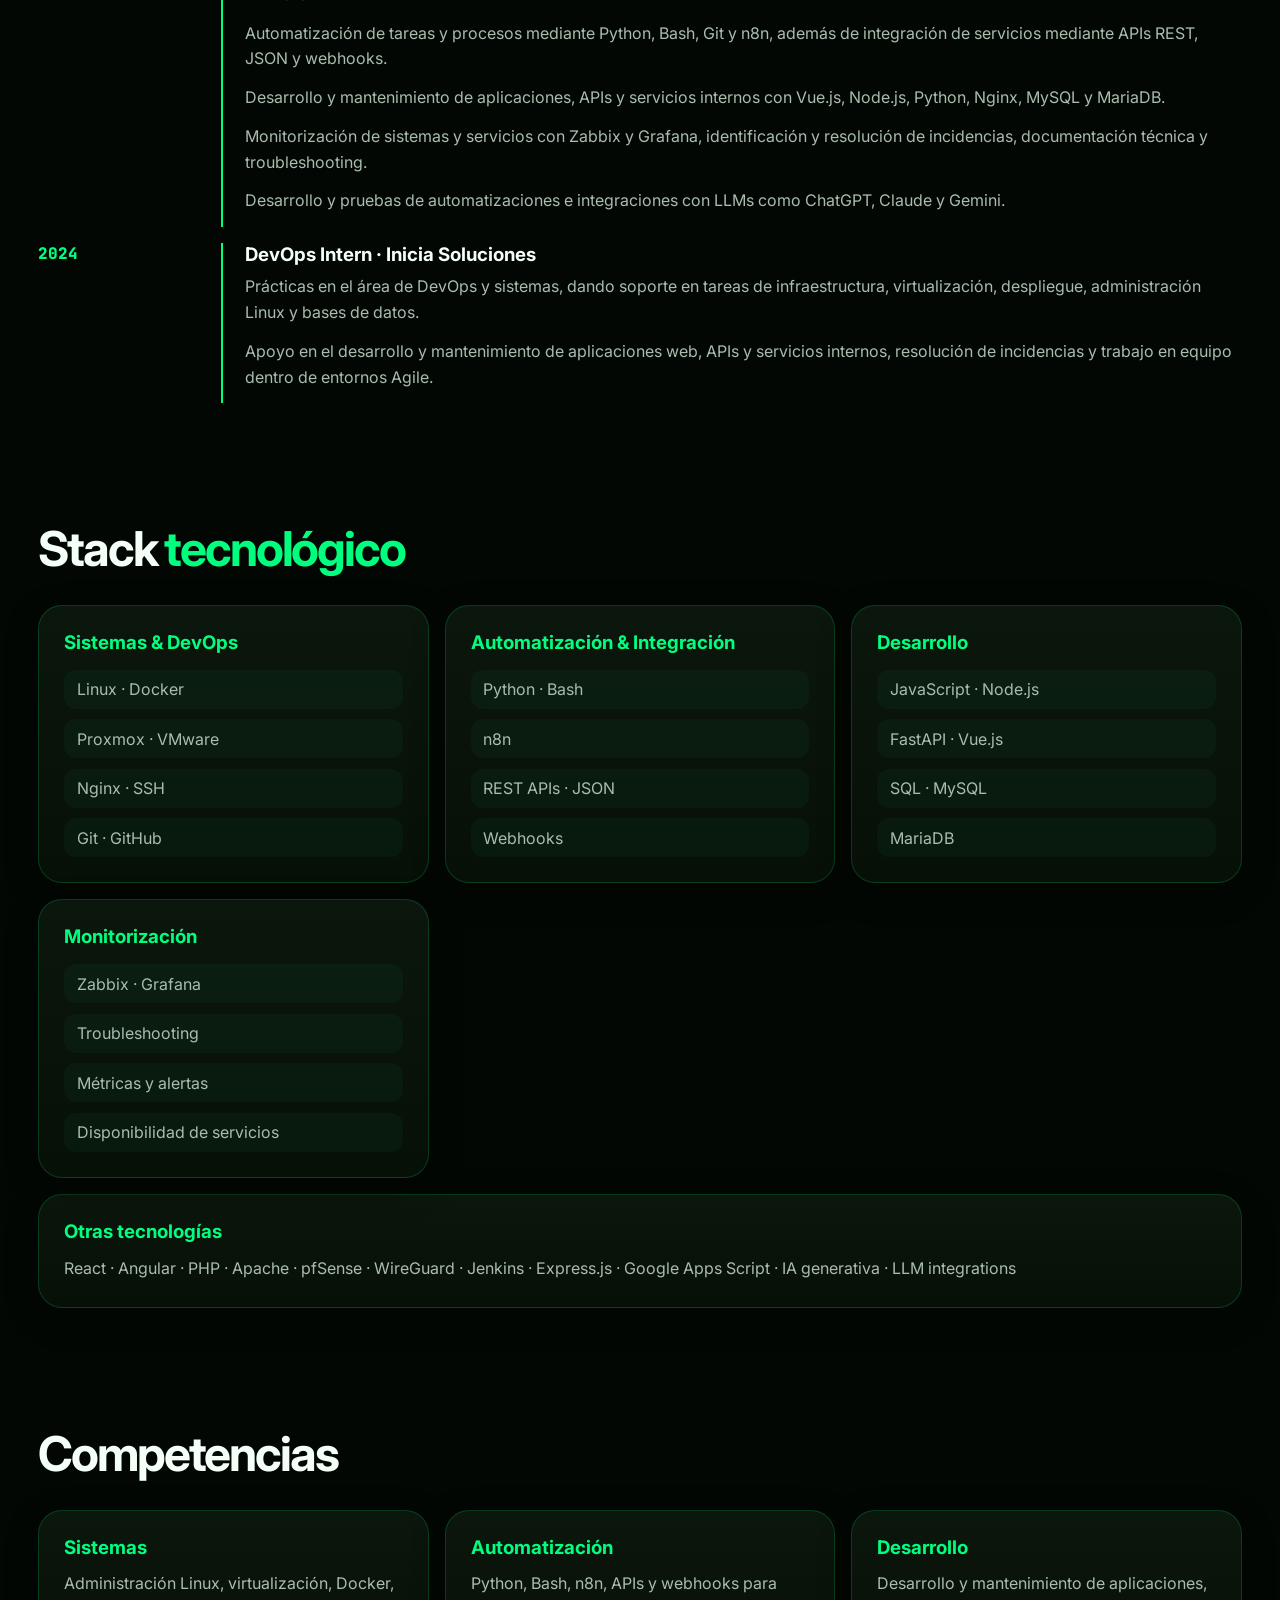
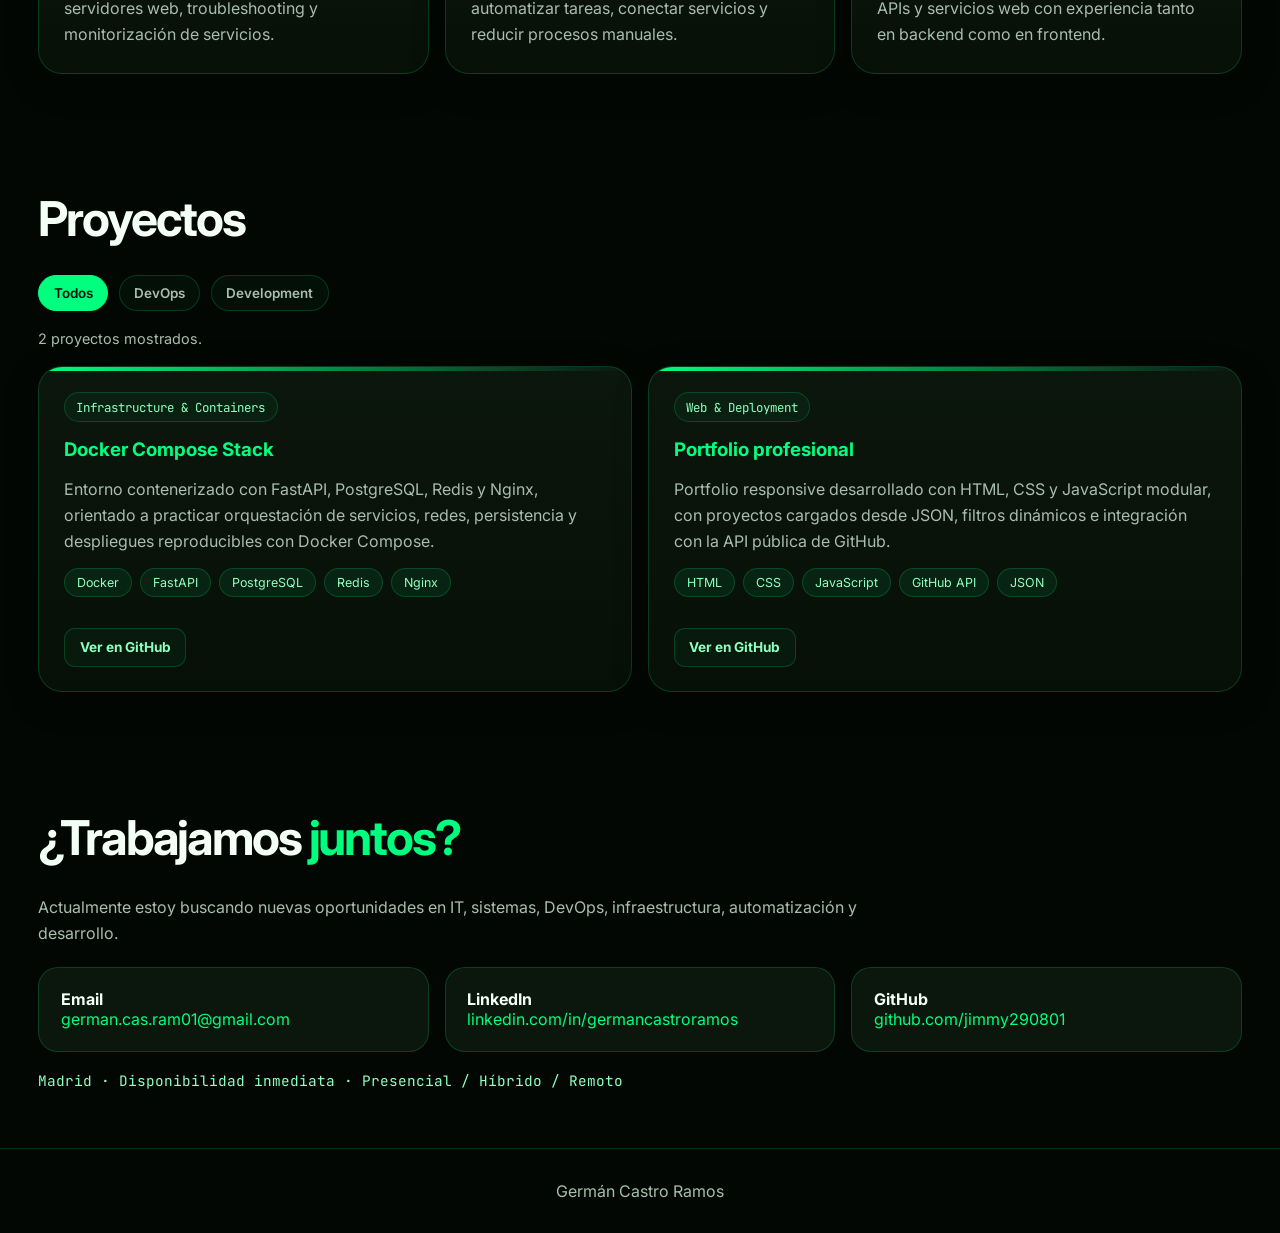
==== commit b10212dd: "Add files via upload Refactor portfolio structure and add dynamic projects" ====
--- a/index.html
+++ b/index.html
@@ -4,853 +4,26 @@
   <meta charset="UTF-8" />
   <meta name="viewport" content="width=device-width, initial-scale=1.0" />
 
-  <title>Germán Castro Ramos | DevOps Junior & IT</title>
+  <title>Germán Castro Ramos | IT & DevOps Junior</title>
 
   <meta name="description" content="Portfolio de Germán Castro Ramos, Técnico IT & DevOps Junior con experiencia en Linux, Docker, Python, automatización, infraestructura, sistemas y aplicaciones web.">
   <meta name="author" content="Germán Castro Ramos">
+  <meta name="theme-color" content="#030703">
+  <meta property="og:title" content="Germán Castro Ramos | IT & DevOps Junior">
+  <meta property="og:description" content="Portfolio profesional: Linux, Docker, Python, automatización, sistemas, infraestructura y aplicaciones web.">
+  <meta property="og:type" content="website">
+  <meta property="og:url" content="https://jimmy290801.github.io/Portfolio/">
 
   <link rel="preconnect" href="https://fonts.googleapis.com">
   <link rel="preconnect" href="https://fonts.gstatic.com" crossorigin>
   <link href="https://fonts.googleapis.com/css2?family=Inter:wght@300;400;500;600;700;800;900&family=JetBrains+Mono:wght@400;500;600;700&display=swap" rel="stylesheet">
 
-  <style>
-:root{
-  --bg:#030703;
-  --card:#0b160d;
-  --green:#00ff7f;
-  --green-soft:#8fffc1;
-  --text:#f4fff7;
-  --muted:#a9bdae;
-  --border:rgba(0,255,127,.18);
-  --shadow:0 0 35px rgba(0,255,127,.16);
-}
-
-*{
-  margin:0;
-  padding:0;
-  box-sizing:border-box;
-}
-
-html{
-  scroll-behavior:smooth;
-}
-
-body{
-  font-family:"Inter",sans-serif;
-  background:var(--bg);
-  color:var(--text);
-  overflow-x:hidden;
-}
-
-body::before{
-  content:"";
-  position:fixed;
-  inset:0;
-  background:
-    radial-gradient(circle at 15% 15%,rgba(0,255,127,.14),transparent 28%),
-    radial-gradient(circle at 85% 10%,rgba(143,255,193,.08),transparent 30%),
-    radial-gradient(circle at 50% 95%,rgba(0,255,127,.07),transparent 35%);
-  z-index:-3;
-}
-
-.grid-bg{
-  position:fixed;
-  inset:0;
-  background-image:
-    linear-gradient(rgba(0,255,127,.035) 1px, transparent 1px),
-    linear-gradient(90deg, rgba(0,255,127,.035) 1px, transparent 1px);
-  background-size:54px 54px;
-  animation:gridMove 22s linear infinite;
-  z-index:-2;
-}
-
-@keyframes gridMove{
-  from{transform:translate(0,0);}
-  to{transform:translate(54px,54px);}
-}
-
-a{
-  color:inherit;
-}
-
-.container{
-  width:min(1240px,94%);
-  margin:auto;
-}
-
-nav{
-  position:fixed;
-  top:0;
-  width:100%;
-  z-index:999;
-  background:rgba(3,7,3,.78);
-  backdrop-filter:blur(18px);
-  border-bottom:1px solid var(--border);
-}
-
-.nav-content{
-  min-height:72px;
-  display:flex;
-  align-items:center;
-  justify-content:space-between;
-  gap:1.5rem;
-}
-
-.logo{
-  font-family:"JetBrains Mono",monospace;
-  color:var(--green);
-  font-weight:800;
-  text-decoration:none;
-  white-space:nowrap;
-}
-
-.nav-links{
-  display:flex;
-  gap:1.35rem;
-  align-items:center;
-}
-
-.nav-links a{
-  text-decoration:none;
-  color:var(--muted);
-  font-size:.92rem;
-  transition:.25s;
-}
-
-.nav-links a:hover{
-  color:var(--green);
-}
-
-.menu-btn{
-  display:none;
-  border:1px solid var(--border);
-  background:rgba(0,255,127,.06);
-  color:var(--green);
-  border-radius:12px;
-  padding:.55rem .75rem;
-  font-size:1.1rem;
-  cursor:pointer;
-}
-
-.hero{
-  min-height:100vh;
-  display:grid;
-  align-items:center;
-  padding:96px 0 45px;
-}
-
-.hero-grid{
-  display:grid;
-  grid-template-columns:minmax(0,1.15fr) minmax(320px,.85fr);
-  gap:2rem;
-  align-items:center;
-}
-
-.badge{
-  display:inline-flex;
-  align-items:center;
-  gap:.6rem;
-  padding:.58rem 1rem;
-  border:1px solid var(--border);
-  border-radius:999px;
-  color:var(--green-soft);
-  background:rgba(0,255,127,.06);
-  margin-bottom:1.6rem;
-  font-size:.95rem;
-}
-
-.badge-dot{
-  width:9px;
-  height:9px;
-  border-radius:50%;
-  background:var(--green);
-  box-shadow:0 0 15px var(--green);
-  animation:pulse 1.5s infinite;
-}
-
-@keyframes pulse{
-  0%,100%{opacity:1;}
-  50%{opacity:.35;}
-}
-
-h1{
-  font-size:clamp(3rem,7vw,6.4rem);
-  line-height:.93;
-  letter-spacing:-.075em;
-  margin-bottom:1.3rem;
-}
-
-h1 span{
-  color:var(--green);
-  text-shadow:0 0 30px rgba(0,255,127,.32);
-}
-
-.subtitle{
-  font-size:clamp(1.15rem,2.5vw,1.65rem);
-  color:var(--green-soft);
-  font-weight:800;
-  margin-bottom:1rem;
-}
-
-.hero-description{
-  color:var(--muted);
-  max-width:720px;
-  font-size:1rem;
-  line-height:1.62;
-  margin-bottom:1rem;
-}
-
-.typewriter{
-  font-family:"JetBrains Mono",monospace;
-  color:var(--green);
-  min-height:30px;
-  margin-bottom:1.4rem;
-  font-size:.98rem;
-}
-
-.cursor{
-  display:inline-block;
-  width:2px;
-  height:1.1em;
-  background:var(--green);
-  animation:blink 1s infinite;
-  vertical-align:middle;
-}
-
-@keyframes blink{
-  0%,50%{opacity:1;}
-  51%,100%{opacity:0;}
-}
-
-.hero-buttons{
-  display:flex;
-  gap:1rem;
-  flex-wrap:wrap;
-}
-
-.btn{
-  display:inline-flex;
-  align-items:center;
-  justify-content:center;
-  gap:.5rem;
-  padding:.95rem 1.35rem;
-  border-radius:14px;
-  text-decoration:none;
-  transition:.3s;
-  font-weight:800;
-}
-
-.btn-primary{
-  background:var(--green);
-  color:#031006;
-  box-shadow:0 0 30px rgba(0,255,127,.22);
-}
-
-.btn-primary:hover,
-.btn-secondary:hover{
-  transform:translateY(-4px);
-}
-
-.btn-primary:hover{
-  box-shadow:0 0 45px rgba(0,255,127,.38);
-}
-
-.btn-secondary{
-  border:1px solid var(--border);
-  color:var(--text);
-  background:rgba(0,255,127,.04);
-}
-
-.btn-secondary:hover{
-  border-color:var(--green);
-}
-
-.terminal-card{
-  background:linear-gradient(180deg,var(--card),#071007);
-  border:1px solid var(--border);
-  border-radius:24px;
-  overflow:hidden;
-  box-shadow:var(--shadow);
-  animation:terminalFloat 5s ease-in-out infinite alternate;
-}
-
-@keyframes terminalFloat{
-  from{transform:translateY(0);}
-  to{transform:translateY(-12px);}
-}
-
-.terminal-header{
-  padding:1rem;
-  background:rgba(0,255,127,.08);
-  border-bottom:1px solid var(--border);
-  display:flex;
-  gap:.5rem;
-}
-
-.dot{
-  width:12px;
-  height:12px;
-  border-radius:50%;
-  background:var(--green);
-  opacity:.8;
-}
-
-.terminal-body{
-  padding:1.45rem;
-  font-family:"JetBrains Mono",monospace;
-  color:var(--muted);
-  font-size:.88rem;
-  line-height:1.65;
-}
-
-.line span{
-  color:var(--green);
-}
-
-section{
-  padding:3.6rem 0;
-}
-
-.section-title{
-  font-size:clamp(2rem,4vw,3rem);
-  margin-bottom:1.7rem;
-  letter-spacing:-.045em;
-}
-
-.section-title span{
-  color:var(--green);
-}
-
-.card{
-  background:linear-gradient(180deg,var(--card),#071007);
-  border:1px solid var(--border);
-  border-radius:24px;
-  padding:1.55rem;
-  box-shadow:0 10px 35px rgba(0,0,0,.22);
-  transition:.3s;
-}
-
-.card:hover{
-  transform:translateY(-6px);
-  border-color:rgba(0,255,127,.38);
-  box-shadow:var(--shadow);
-}
-
-.about-grid,
-.lab-box{
-  display:grid;
-  grid-template-columns:1.1fr .9fr;
-  gap:1.4rem;
-}
-
-.about p,
-.timeline-content p,
-.project-card p,
-.lab p,
-.lab li{
-  color:var(--muted);
-  line-height:1.62;
-}
-
-.about p{
-  margin-bottom:1rem;
-}
-
-.quick-list{
-  display:grid;
-  gap:1rem;
-}
-
-.quick-item{
-  padding:1rem;
-  border:1px solid var(--border);
-  border-radius:16px;
-  background:rgba(0,255,127,.04);
-  color:var(--muted);
-}
-
-.quick-item strong{
-  display:block;
-  color:var(--green);
-  margin-bottom:.35rem;
-}
-
-.timeline{
-  display:grid;
-  gap:1.4rem;
-}
-
-.timeline-item{
-  display:grid;
-  grid-template-columns:160px 1fr;
-  gap:1.4rem;
-  align-items:start;
-}
-
-.year{
-  color:var(--green);
-  font-family:"JetBrains Mono",monospace;
-  font-weight:800;
-}
-
-.timeline-content{
-  border-left:2px solid var(--green);
-  padding-left:1.4rem;
-}
-
-.timeline-content h3{
-  margin-bottom:.5rem;
-}
-
-.timeline-content p{
-  margin-bottom:.75rem;
-}
-
-.skills-grid{
-  display:grid;
-  grid-template-columns:repeat(3,1fr);
-  gap:1.4rem;
-}
-
-.skill-card h3{
-  color:var(--green);
-  margin-bottom:1rem;
-}
-
-.skill-card ul{
-  list-style:none;
-  display:grid;
-  gap:.65rem;
-}
-
-.skill-card li{
-  color:var(--muted);
-  padding:.6rem .8rem;
-  background:rgba(0,255,127,.04);
-  border-radius:12px;
-}
-
-.projects-grid{
-  display:grid;
-  grid-template-columns:repeat(2,1fr);
-  gap:1.4rem;
-}
-
-.project-card{
-  position:relative;
-  overflow:hidden;
-}
-
-.project-card::before{
-  content:"";
-  position:absolute;
-  top:0;
-  left:0;
-  width:100%;
-  height:4px;
-  background:linear-gradient(90deg,var(--green),transparent);
-}
-
-.project-label{
-  display:inline-flex;
-  margin-bottom:1rem;
-  font-family:"JetBrains Mono",monospace;
-  color:var(--green-soft);
-  font-size:.78rem;
-  border:1px solid var(--border);
-  border-radius:999px;
-  padding:.35rem .7rem;
-  background:rgba(0,255,127,.05);
-}
-
-.project-card h3{
-  color:var(--green);
-  margin-bottom:1rem;
-}
-
-.project-card p{
-  margin-bottom:1.2rem;
-}
-
-.tags{
-  display:flex;
-  flex-wrap:wrap;
-  gap:.5rem;
-}
-
-.tag{
-  font-size:.78rem;
-  padding:.4rem .75rem;
-  border-radius:999px;
-  background:rgba(0,255,127,.08);
-  border:1px solid var(--border);
-  color:var(--green-soft);
-}
-
-.lab pre{
-  font-family:"JetBrains Mono",monospace;
-  color:var(--green-soft);
-  white-space:pre-wrap;
-  font-size:.9rem;
-  overflow:auto;
-}
-
-.lab ul{
-  margin-left:1.2rem;
-  margin-top:1rem;
-}
-
-.contact-grid{
-  display:grid;
-  grid-template-columns:repeat(3,1fr);
-  gap:1rem;
-}
-
-.contact-item{
-  background:var(--card);
-  border:1px solid var(--border);
-  border-radius:20px;
-  padding:1.35rem;
-  transition:.3s;
-  overflow-wrap:anywhere;
-}
-
-.contact-item:hover{
-  transform:translateY(-5px);
-  border-color:var(--green);
-}
-
-.contact-item a{
-  color:var(--green);
-  text-decoration:none;
-}
-
-footer{
-  padding:2rem;
-  text-align:center;
-  color:var(--muted);
-  border-top:1px solid var(--border);
-}
-
-.reveal{
-  opacity:0;
-  transform:translateY(30px);
-  transition:.8s ease;
-}
-
-.reveal.active{
-  opacity:1;
-  transform:translateY(0);
-}
-
-@media(max-width:1050px){
-  .hero-grid,
-  .about-grid,
-  .lab-box{
-    grid-template-columns:1fr;
-  }
-
-  .terminal-card{
-    max-width:720px;
-  }
-
-  .skills-grid{
-    grid-template-columns:repeat(2,1fr);
-  }
-}
-
-@media(max-width:820px){
-  .nav-content{
-    min-height:64px;
-  }
-
-  .menu-btn{
-    display:block;
-  }
-
-  .nav-links{
-    position:absolute;
-    top:64px;
-    left:5%;
-    right:5%;
-    display:none;
-    flex-direction:column;
-    align-items:flex-start;
-    gap:1rem;
-    padding:1.2rem;
-    border:1px solid var(--border);
-    border-radius:18px;
-    background:rgba(3,7,3,.95);
-    box-shadow:var(--shadow);
-  }
-
-  .nav-links.active{
-    display:flex;
-  }
-
-  .hero{
-    padding-top:105px;
-    min-height:auto;
-  }
-
-  .timeline-item{
-    grid-template-columns:1fr;
-    gap:.5rem;
-  }
-
-  .timeline-content{
-    padding-left:1rem;
-  }
-
-  .projects-grid,
-  .contact-grid{
-    grid-template-columns:1fr;
-  }
-}
-
-@media(max-width:620px){
-  .container{
-    width:min(100% - 32px,1160px);
-  }
-
-  section{
-    padding:3rem 0;
-  }
-
-  .hero{
-    padding:88px 0 34px;
-  }
-
-  h1{
-    font-size:clamp(2.7rem,16vw,4.2rem);
-  }
-
-  .subtitle{
-    font-size:1.05rem;
-  }
-
-  .hero-description{
-    font-size:.98rem;
-  }
-
-  .hero-buttons{
-    flex-direction:column;
-  }
-
-  .btn{
-    width:100%;
-  }
-
-  .terminal-body{
-    font-size:.78rem;
-    padding:1rem;
-  }
-
-  .card{
-    padding:1.25rem;
-    border-radius:20px;
-  }
-
-  .skills-grid{
-    grid-template-columns:1fr;
-  }
-
-  .section-title{
-    margin-bottom:1.6rem;
-  }
-}
-
-@media(max-width:420px){
-  .logo{
-    font-size:.85rem;
-  }
-
-  .badge,
-  .typewriter{
-    font-size:.82rem;
-  }
-}
-
-
-/* Ajuste visual más cercano y menos separado */
-.hero{
-  min-height:auto;
-}
-
-.hero-grid{
-  align-items:start;
-}
-
-.terminal-card{
-  margin-top:.6rem;
-}
-
-.card{
-  min-height:auto;
-}
-
-.about-grid,
-.lab-box{
-  gap:1rem;
-}
-
-.timeline{
-  gap:1rem;
-}
-
-.skills-grid,
-.projects-grid{
-  gap:1rem;
-}
-
-.project-card p,
-.about p,
-.timeline-content p{
-  margin-bottom:.8rem;
-}
-
-@media(min-width:1051px){
-  .hero{
-    min-height:88vh;
-  }
-}
-
-
-.hero-avatar{
-  display:flex;
-  justify-content:center;
-  align-items:center;
-}
-.avatar-frame{
-  position:relative;
-  width:340px;
-  height:340px;
-  border-radius:50%;
-  padding:8px;
-  background:linear-gradient(135deg,#00ff7f,#8fffc1);
-  box-shadow:0 0 40px rgba(0,255,127,.35);
-}
-.avatar-frame::before{
-  content:"";
-  position:absolute;
-  inset:-18px;
-  border-radius:50%;
-  border:1px solid rgba(0,255,127,.25);
-}
-.avatar-frame img{
-  width:100%;
-  height:100%;
-  border-radius:50%;
-  object-fit:cover;
-  background:#0b160d;
-}
-@media(max-width:1050px){
-  .avatar-frame{width:260px;height:260px;}
-}
-
-
-/* --- Ajustes de contenido y posicionamiento profesional --- */
-.role-title{
-  font-size:clamp(1.35rem,2.8vw,2rem);
-  color:var(--green-soft);
-  font-weight:800;
-  margin-bottom:.55rem;
-}
-
-.tech-focus{
-  font-family:"JetBrains Mono",monospace;
-  color:var(--muted);
-  font-size:.95rem;
-  line-height:1.55;
-  margin-bottom:1rem;
-}
-
-.value-grid{
-  display:grid;
-  grid-template-columns:repeat(3,1fr);
-  gap:1rem;
-}
-
-.value-card h3{
-  color:var(--green);
-  margin-bottom:.75rem;
-}
-
-.value-card p{
-  color:var(--muted);
-  line-height:1.62;
-}
-
-.secondary-stack{
-  margin-top:1rem;
-}
-
-.secondary-stack h3{
-  color:var(--green);
-  margin-bottom:.8rem;
-}
-
-.secondary-stack p{
-  color:var(--muted);
-  line-height:1.7;
-}
-
-.project-actions{
-  display:flex;
-  gap:.7rem;
-  flex-wrap:wrap;
-  margin-top:1rem;
-}
-
-.project-link{
-  display:inline-flex;
-  align-items:center;
-  justify-content:center;
-  padding:.65rem .9rem;
-  border:1px solid var(--border);
-  border-radius:11px;
-  text-decoration:none;
-  color:var(--green-soft);
-  background:rgba(0,255,127,.04);
-  font-weight:700;
-  font-size:.85rem;
-  transition:.25s;
-}
-
-.project-link:hover{
-  color:var(--green);
-  border-color:var(--green);
-  transform:translateY(-2px);
-}
-
-.contact-intro{
-  margin-bottom:1.25rem;
-  max-width:850px;
-}
-
-.contact-intro p{
-  color:var(--muted);
-  line-height:1.65;
-  margin-top:.7rem;
-}
-
-.availability-line{
-  margin-top:1.2rem;
-  font-family:"JetBrains Mono",monospace;
-  color:var(--green-soft);
-  font-size:.9rem;
-}
-
-@media(max-width:820px){
-  .value-grid{
-    grid-template-columns:1fr;
-  }
-}
-
-</style>
+  <link rel="stylesheet" href="./css/styles.css">
+
 </head>
 
 <body>
+  <a class="skip-link" href="#main-content">Saltar al contenido</a>
 
   <div class="grid-bg"></div>
 
@@ -887,7 +60,7 @@
         </h1>
 
         <div class="role-title">
-          DevOps Junior & IT
+          IT & DevOps Junior
         </div>
 
         <div class="tech-focus">
@@ -906,8 +79,8 @@
 
         <div class="hero-buttons">
           <a href="#projects" class="btn btn-primary">Ver proyectos</a>
-          <a href="https://github.com/jimmy290801" target="_blank" class="btn btn-secondary">GitHub</a>
-          <a href="https://www.linkedin.com/in/germancastroramos/" target="_blank" class="btn btn-secondary">LinkedIn</a>
+          <a href="https://github.com/jimmy290801" target="_blank" rel="noopener noreferrer" class="btn btn-secondary">GitHub</a>
+          <a href="https://www.linkedin.com/in/germancastroramos/" target="_blank" rel="noopener noreferrer" class="btn btn-secondary">LinkedIn</a>
         </div>
       </div>
 
@@ -915,7 +88,7 @@
 <div>
   <div class="hero-avatar">
     <div class="avatar-frame">
-      <img src="[data-uri]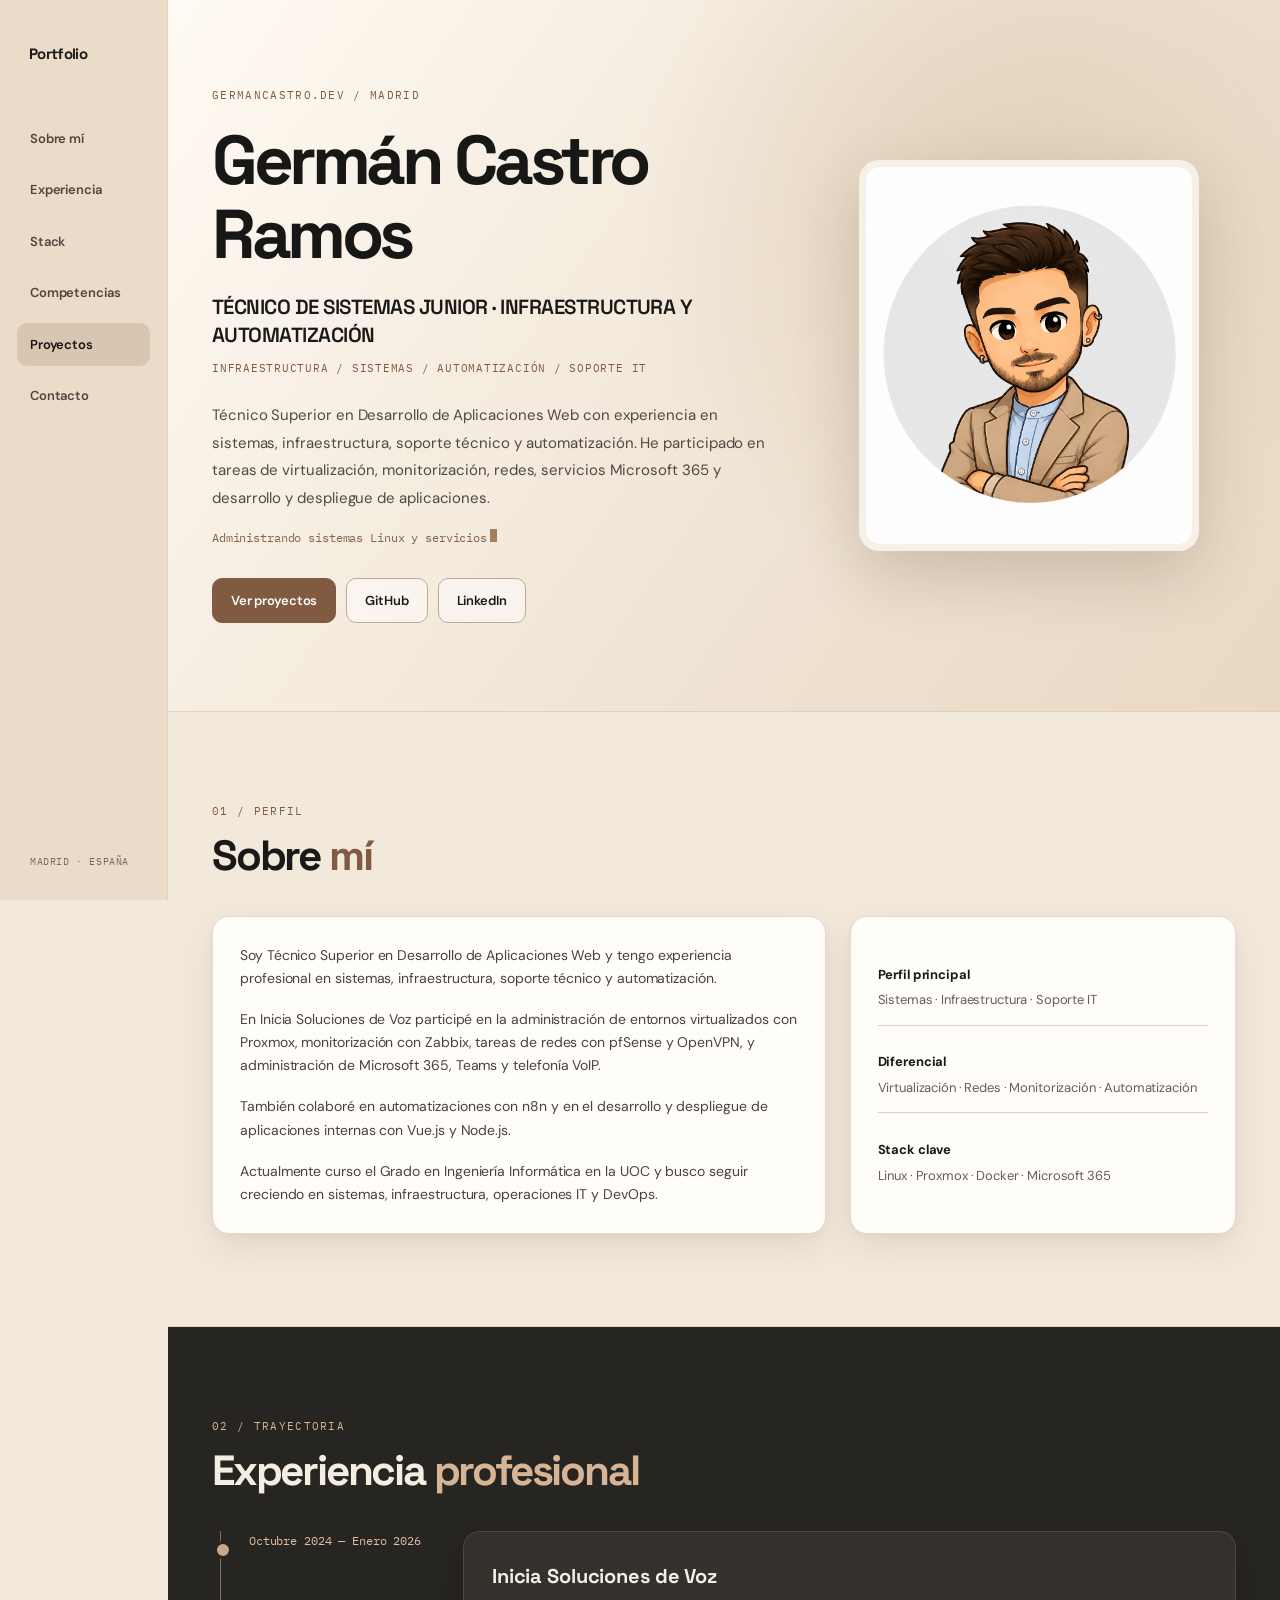
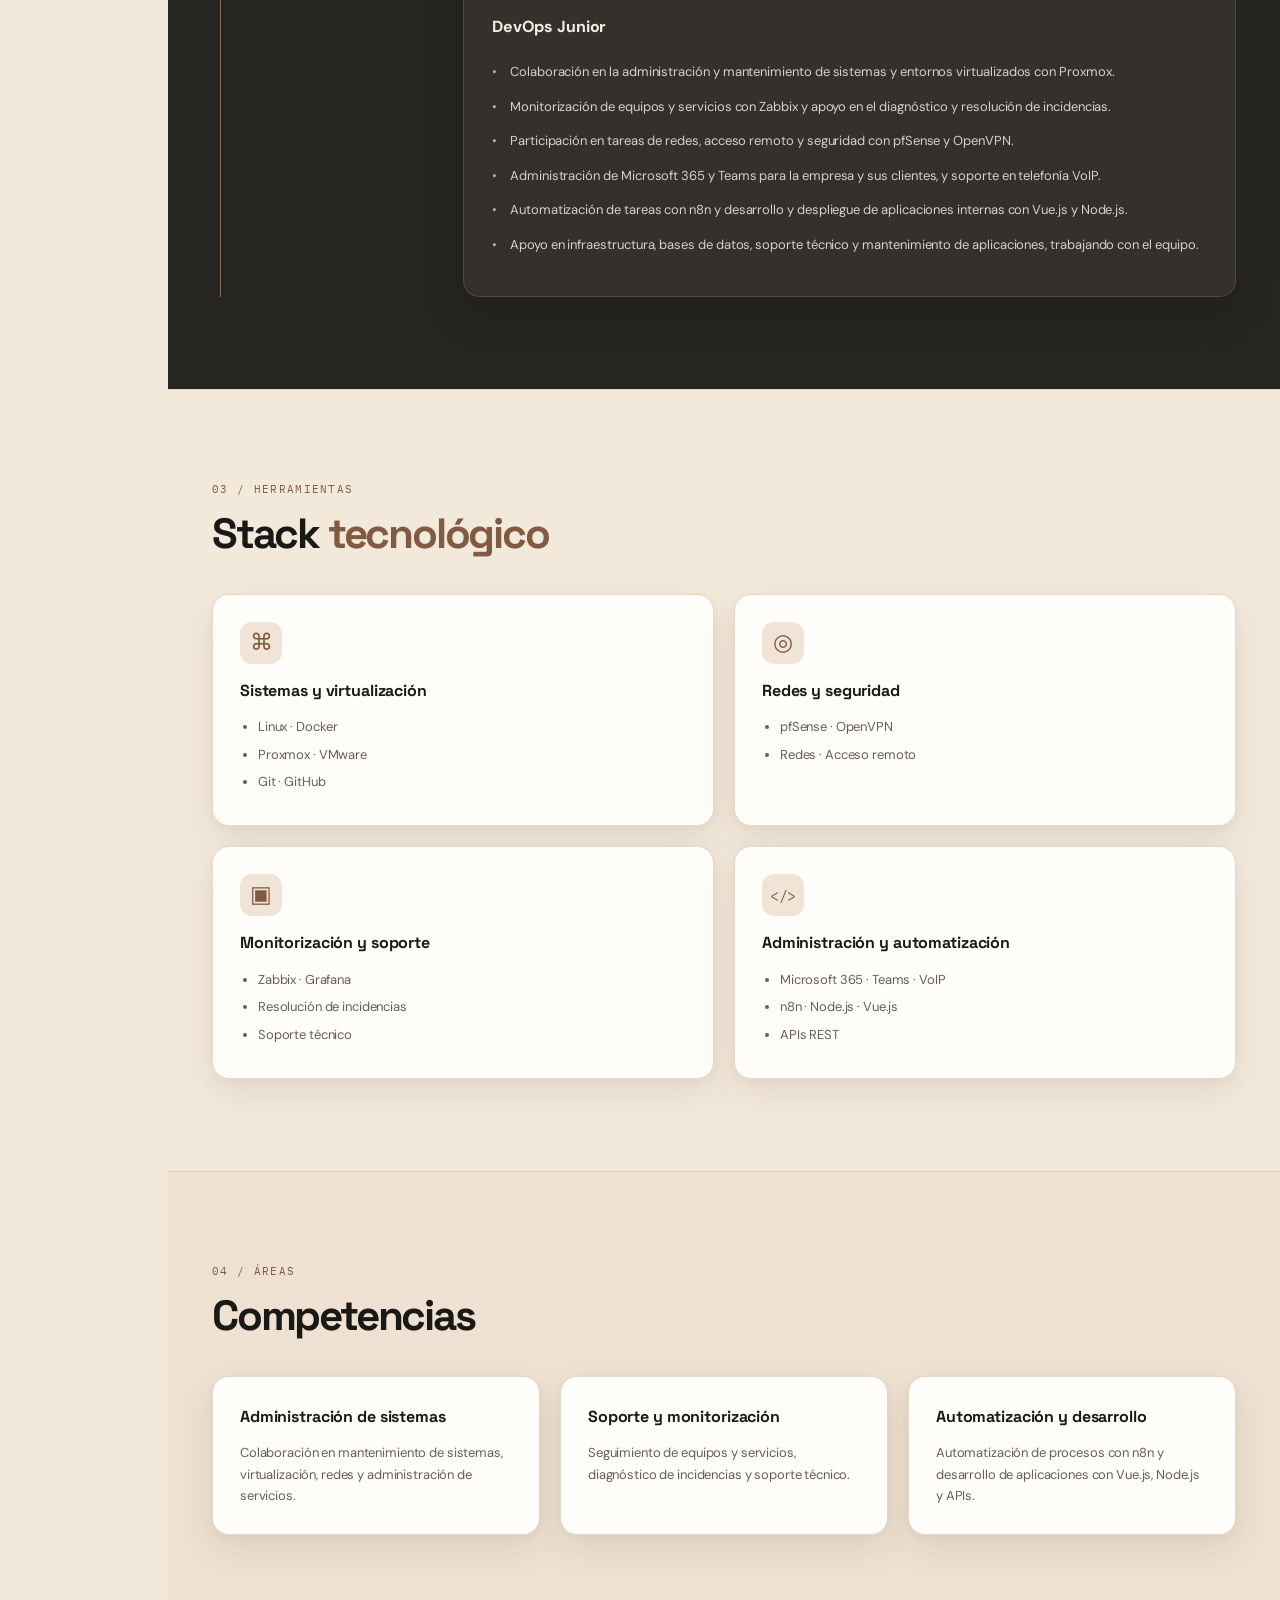
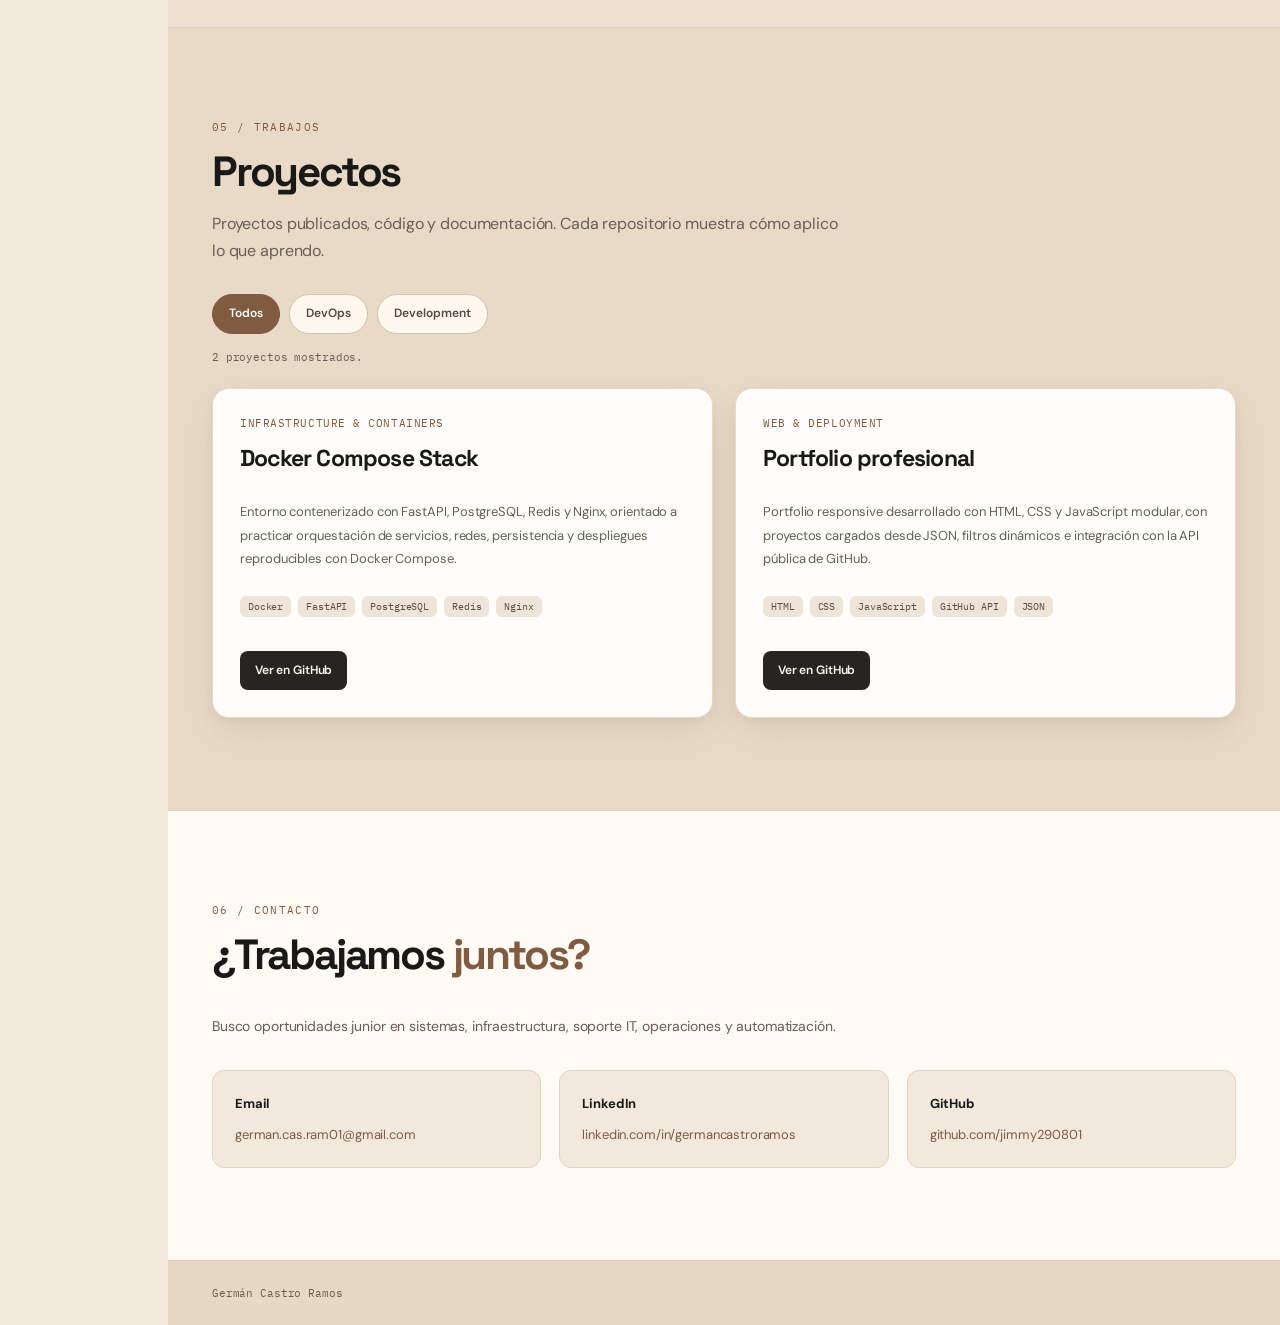
==== commit fa120039: "Add files via upload" ====
--- a/index.html
+++ b/index.html
@@ -1,361 +1,177 @@
 <!DOCTYPE html>
+
 <html lang="es">
 <head>
-  <meta charset="UTF-8" />
-  <meta name="viewport" content="width=device-width, initial-scale=1.0" />
-
-  <title>Germán Castro Ramos | IT & DevOps Junior</title>
-
-  <meta name="description" content="Portfolio de Germán Castro Ramos, Técnico IT & DevOps Junior con experiencia en Linux, Docker, Python, automatización, infraestructura, sistemas y aplicaciones web.">
-  <meta name="author" content="Germán Castro Ramos">
-  <meta name="theme-color" content="#030703">
-  <meta property="og:title" content="Germán Castro Ramos | IT & DevOps Junior">
-  <meta property="og:description" content="Portfolio profesional: Linux, Docker, Python, automatización, sistemas, infraestructura y aplicaciones web.">
-  <meta property="og:type" content="website">
-  <meta property="og:url" content="https://jimmy290801.github.io/Portfolio/">
-
-  <link rel="preconnect" href="https://fonts.googleapis.com">
-  <link rel="preconnect" href="https://fonts.gstatic.com" crossorigin>
-  <link href="https://fonts.googleapis.com/css2?family=Inter:wght@300;400;500;600;700;800;900&family=JetBrains+Mono:wght@400;500;600;700&display=swap" rel="stylesheet">
-
-  <link rel="stylesheet" href="./css/styles.css">
-
+<meta charset="utf-8"/>
+<meta content="width=device-width, initial-scale=1.0" name="viewport"/>
+<title>Germán Castro Ramos | Técnico de Sistemas Junior</title>
+<meta content="Portfolio de Germán Castro Ramos, técnico de sistemas junior con experiencia en infraestructura, soporte IT, monitorización, Microsoft 365 y automatización." name="description"/>
+<meta content="Germán Castro Ramos" name="author"/>
+<meta content="#f2e7d6" name="theme-color"/>
+<meta content="Germán Castro Ramos | Sistemas e Infraestructura" property="og:title"/>
+<meta content="Sistemas, infraestructura, redes, monitorización, soporte IT y automatización." property="og:description"/>
+<meta content="website" property="og:type"/>
+<meta content="https://jimmy290801.github.io/Portfolio/" property="og:url"/>
+<link href="https://fonts.googleapis.com" rel="preconnect"/>
+<link crossorigin="" href="https://fonts.gstatic.com" rel="preconnect"/>
+<link href="https://fonts.googleapis.com/css2?family=DM+Sans:wght@400;500;600;700;800&family=Space+Grotesk:wght@400;500;600;700&family=IBM+Plex+Mono:wght@400;500;600&display=swap" rel="stylesheet"/>
+<link href="./css/styles.css" rel="stylesheet"/>
 </head>
-
 <body>
-  <a class="skip-link" href="#main-content">Saltar al contenido</a>
-
-  <div class="grid-bg"></div>
-
-  <nav>
-    <div class="container nav-content">
-      <a class="logo" href="#home">germancastro.dev</a>
-
-      <button class="menu-btn" id="menuBtn" aria-label="Abrir menú">
+<a class="skip-link" href="#main-content">Saltar al contenido</a>
+<div class="grid-bg"></div>
+<nav class="sidebar">
+<div class="container nav-content">
+<a aria-label="Volver al inicio" class="logo" href="#home">Portfolio</a>
+<button aria-label="Abrir menú" class="menu-btn" id="menuBtn">
         ☰
       </button>
-
-      <div class="nav-links" id="navLinks">
-        <a href="#about">Sobre mí</a>
-        <a href="#experience">Experiencia</a>
-        <a href="#skills">Stack</a>
-        <a href="#value">Competencias</a>
-        <a href="#projects">Proyectos</a>
-        <a href="#contact">Contacto</a>
-      </div>
-    </div>
-  </nav>
-
-  <header id="home" class="hero">
-    <div class="container hero-grid">
-
-      <div class="hero-content">
-        <div class="badge">
-          <span class="badge-dot"></span>
-          Disponible para nuevas oportunidades
-        </div>
-
-        <h1>
-          Germán <span>Castro Ramos</span>
-        </h1>
-
-        <div class="role-title">
-          IT & DevOps Junior
-        </div>
-
-        <div class="tech-focus">
-          Linux · Docker · Python · Automatización · Sistemas & Aplicaciones Web
-        </div>
-
-        <p class="hero-description">
-          Experiencia profesional en sistemas Linux, Docker, virtualización,
-          automatización y desarrollo de aplicaciones. Combino sistemas y desarrollo para
-          desplegar, mantener y automatizar servicios y aplicaciones.
-        </p>
-
-        <div class="typewriter">
-          <span id="typewriter-text"></span><span class="cursor"></span>
-        </div>
-
-        <div class="hero-buttons">
-          <a href="#projects" class="btn btn-primary">Ver proyectos</a>
-          <a href="https://github.com/jimmy290801" target="_blank" rel="noopener noreferrer" class="btn btn-secondary">GitHub</a>
-          <a href="https://www.linkedin.com/in/germancastroramos/" target="_blank" rel="noopener noreferrer" class="btn btn-secondary">LinkedIn</a>
-        </div>
-      </div>
-
-      
+<div class="nav-links" id="navLinks">
+<a href="#about">Sobre mí</a>
+<a href="#experience">Experiencia</a>
+<a href="#skills">Stack</a>
+<a href="#value">Competencias</a>
+<a href="#projects">Proyectos</a>
+<a href="#contact">Contacto</a>
+</div>
+</div>
+</nav>
+<header class="hero" id="home">
+<div class="container hero-grid">
+<div class="hero-content"><p class="eyebrow">GERMANCASTRO.DEV  /  MADRID</p>
+<h1>Germán Castro Ramos</h1>
+<div class="role-title">Técnico de Sistemas Junior · Infraestructura y Automatización</div>
+<div class="tech-focus">INFRAESTRUCTURA  /  SISTEMAS  /  AUTOMATIZACIÓN  /  SOPORTE IT</div>
+<p class="hero-description">Técnico Superior en Desarrollo de Aplicaciones Web con experiencia en sistemas, infraestructura, soporte técnico y automatización. He participado en tareas de virtualización, monitorización, redes, servicios Microsoft 365 y desarrollo y despliegue de aplicaciones.</p>
+<div class="typewriter">
+<span id="typewriter-text"></span><span class="cursor"></span>
+</div>
+<div class="hero-buttons">
+<a class="btn btn-primary" href="#projects">Ver proyectos</a>
+<a class="btn btn-secondary" href="https://github.com/jimmy290801" rel="noopener noreferrer" target="_blank">GitHub</a>
+<a class="btn btn-secondary" href="https://www.linkedin.com/in/germancastroramos/" rel="noopener noreferrer" target="_blank">LinkedIn</a>
+</div>
+</div>
 <div>
-  <div class="hero-avatar">
-    <div class="avatar-frame">
-      <img src="./assets/images/profile.png" alt="Germán Castro Ramos" width="340" height="340" loading="eager">
-    </div>
-  </div>
-  <div class="terminal-card">
-        <div class="terminal-header">
-          <div class="dot"></div>
-          <div class="dot"></div>
-          <div class="dot"></div>
-        </div>
+<div class="hero-avatar">
+<div class="avatar-frame">
+<img alt="Germán Castro Ramos" height="340" loading="eager" src="./assets/images/profile.png" width="340"/>
+</div>
 </div>
 
-
-        <div class="terminal-body">
-          <div class="line"><span>$ whoami</span></div>
-          <div class="line">Germán Castro Ramos</div>
-
-          <div class="line"><span>$ profile --focus</span></div>
-          <div class="line">Linux · Docker · Python · Automation</div>
-
-          <div class="line"><span>$ experience</span></div>
-          <div class="line">Systems · Infrastructure · Web Apps · APIs</div>
-
-          <div class="line"><span>$ status</span></div>
-          <div class="line">Open to work · Madrid · On-site/Hybrid/Remote</div>
-        </div>
-      </div>
-
-    </div>
-  </header>
-
-  <main id="main-content">
-
-    <section id="about" class="reveal">
-      <div class="container">
-        <h2 class="section-title">Sobre <span>mí</span></h2>
-
-        <div class="about-grid">
-          <div class="card about">
-            <p>
-              Soy Técnico Superior en Desarrollo de Aplicaciones Web con experiencia profesional
-              en sistemas, infraestructura, automatización y desarrollo.
-            </p>
-
-            <p>
-              Durante mi experiencia profesional he trabajado con entornos Linux, virtualización,
-              Docker, despliegue y mantenimiento de aplicaciones, automatización mediante Python y
-              Bash, APIs y monitorización de servicios.
-            </p>
-
-            <p>
-              Me interesa especialmente el punto de unión entre sistemas y desarrollo: entender
-              cómo funciona una aplicación, desplegarla, mantener su infraestructura, automatizar
-              procesos y resolver los problemas que aparecen en producción.
-            </p>
-
-            <p>
-              Actualmente busco nuevas oportunidades en sistemas, DevOps, infraestructura,
-              automatización, soporte IT o desarrollo.
-            </p>
-          </div>
-
-          <div class="card quick-list">
-            <div class="quick-item">
-              <strong>Perfil principal</strong>
-              <span>Sistemas · Infraestructura · DevOps</span>
-            </div>
-
-            <div class="quick-item">
-              <strong>Diferencial</strong>
-              <span>Desarrollo · Despliegue · Automatización · Monitorización</span>
-            </div>
-
-            <div class="quick-item">
-              <strong>Stack clave</strong>
-              <span>Linux · Docker · Python · APIs</span>
-            </div>
-          </div>
-        </div>
-      </div>
-    </section>
-
-    <section id="experience" class="reveal">
-      <div class="container">
-        <h2 class="section-title">Experiencia <span>profesional</span></h2>
-
-        <div class="timeline">
-          <div class="timeline-item">
-            <div class="year"> 2025 — 2026</div>
-            <div class="timeline-content">
-              <h3>Junior DevOps Engineer · Inicia Soluciones</h3>
-              <p>
-                Administración y mantenimiento de infraestructuras Linux en entornos cloud y
-                on-premise, trabajando con Docker, Proxmox y VMware.
-              </p>
-              <p>
-                Automatización de tareas y procesos mediante Python, Bash, Git y n8n, además de
-                integración de servicios mediante APIs REST, JSON y webhooks.
-              </p>
-              <p>
-                Desarrollo y mantenimiento de aplicaciones, APIs y servicios internos con Vue.js,
-                Node.js, Python, Nginx, MySQL y MariaDB.
-              </p>
-              <p>
-                Monitorización de sistemas y servicios con Zabbix y Grafana, identificación y
-                resolución de incidencias, documentación técnica y troubleshooting.
-              </p>
-              <p>
-                Desarrollo y pruebas de automatizaciones e integraciones con LLMs como ChatGPT,
-                Claude y Gemini.
-              </p>
-            </div>
-          </div>
-
-          <div class="timeline-item">
-            <div class="year"> 2024 </div>
-            <div class="timeline-content">
-              <h3>DevOps Intern · Inicia Soluciones</h3>
-              <p>
-                Prácticas en el área de DevOps y sistemas, dando soporte en tareas de
-                infraestructura, virtualización, despliegue, administración Linux y bases de datos.
-              </p>
-              <p>
-                Apoyo en el desarrollo y mantenimiento de aplicaciones web, APIs y servicios
-                internos, resolución de incidencias y trabajo en equipo dentro de entornos Agile.
-              </p>
-            </div>
-          </div>
-        </div>
-      </div>
-    </section>
-
-    <section id="skills" class="reveal">
-      <div class="container">
-        <h2 class="section-title">Stack <span>tecnológico</span></h2>
-
-        <div class="skills-grid">
-          <div class="card skill-card">
-            <h3>Sistemas & DevOps</h3>
-            <ul>
-              <li>Linux · Docker</li>
-              <li>Proxmox · VMware</li>
-              <li>Nginx · SSH</li>
-              <li>Git · GitHub</li>
-            </ul>
-          </div>
-
-          <div class="card skill-card">
-            <h3>Automatización & Integración</h3>
-            <ul>
-              <li>Python · Bash</li>
-              <li>n8n</li>
-              <li>REST APIs · JSON</li>
-              <li>Webhooks</li>
-            </ul>
-          </div>
-
-          <div class="card skill-card">
-            <h3>Desarrollo</h3>
-            <ul>
-              <li>JavaScript · Node.js</li>
-              <li>FastAPI · Vue.js</li>
-              <li>SQL · MySQL</li>
-              <li>MariaDB</li>
-            </ul>
-          </div>
-
-          <div class="card skill-card">
-            <h3>Monitorización</h3>
-            <ul>
-              <li>Zabbix · Grafana</li>
-              <li>Troubleshooting</li>
-              <li>Métricas y alertas</li>
-              <li>Disponibilidad de servicios</li>
-            </ul>
-          </div>
-        </div>
-
-        <div class="card secondary-stack">
-          <h3>Otras tecnologías</h3>
-          <p>
-            React · Angular · PHP · Apache · pfSense · WireGuard · Jenkins · Express.js ·
-            Google Apps Script · IA generativa · LLM integrations
-          </p>
-        </div>
-      </div>
-    </section>
-
-    <section id="value" class="reveal">
-      <div class="container">
-        <h2 class="section-title">Competencias</h2>
-
-        <div class="value-grid">
-          <div class="card value-card">
-            <h3>Sistemas</h3>
-            <p>
-              Administración Linux, virtualización, Docker, servidores web, troubleshooting y
-              monitorización de servicios.
-            </p>
-          </div>
-
-          <div class="card value-card">
-            <h3>Automatización</h3>
-            <p>
-              Python, Bash, n8n, APIs y webhooks para automatizar tareas, conectar servicios y
-              reducir procesos manuales.
-            </p>
-          </div>
-
-          <div class="card value-card">
-            <h3>Desarrollo</h3>
-            <p>
-              Desarrollo y mantenimiento de aplicaciones, APIs y servicios web con experiencia
-              tanto en backend como en frontend.
-            </p>
-          </div>
-        </div>
-      </div>
-    </section>
-
-    <section id="projects" class="reveal">
-      <div class="container">
-        <h2 class="section-title">Proyectos</h2>
-
-        <div class="project-toolbar" id="projectFilters" aria-label="Filtrar proyectos"></div>
-        <p class="projects-status" id="projectsStatus" aria-live="polite"></p>
-        <div class="projects-grid" id="projectsGrid"></div>
-      </div>
-    </section>
-
-    <section id="contact" class="reveal">
-      <div class="container">
-        <div class="contact-intro">
-          <h2 class="section-title">¿Trabajamos <span>juntos?</span></h2>
-          <p>
-            Actualmente estoy buscando nuevas oportunidades en IT, sistemas, DevOps,
-            infraestructura, automatización y desarrollo.
-          </p>
-        </div>
-
-        <div class="contact-grid">
-          <div class="contact-item">
-            <strong>Email</strong><br>
-            <a href="mailto:german.cas.ram01@gmail.com">german.cas.ram01@gmail.com</a>
-          </div>
-
-          <div class="contact-item">
-            <strong>LinkedIn</strong><br>
-            <a href="https://www.linkedin.com/in/germancastroramos/" target="_blank" rel="noopener noreferrer">linkedin.com/in/germancastroramos</a>
-          </div>
-
-          <div class="contact-item">
-            <strong>GitHub</strong><br>
-            <a href="https://github.com/jimmy290801" target="_blank" rel="noopener noreferrer">github.com/jimmy290801</a>
-          </div>
-        </div>
-
-        <div class="availability-line">
-          Madrid · Disponibilidad inmediata · Presencial / Híbrido / Remoto
-        </div>
-      </div>
-    </section>
-
-  </main>
-
-  <footer>
+</div>
+</div>
+</header>
+<main id="main-content">
+<section class="reveal" id="about">
+<div class="container">
+<div class="section-kicker">01  /  PERFIL</div><h2 class="section-title">Sobre <span>mí</span></h2>
+<div class="about-grid">
+<div class="card about">
+<p>Soy Técnico Superior en Desarrollo de Aplicaciones Web y tengo experiencia profesional en sistemas, infraestructura, soporte técnico y automatización.</p><p>En Inicia Soluciones de Voz participé en la administración de entornos virtualizados con Proxmox, monitorización con Zabbix, tareas de redes con pfSense y OpenVPN, y administración de Microsoft 365, Teams y telefonía VoIP.</p><p>También colaboré en automatizaciones con n8n y en el desarrollo y despliegue de aplicaciones internas con Vue.js y Node.js.</p><p>Actualmente curso el Grado en Ingeniería Informática en la UOC y busco seguir creciendo en sistemas, infraestructura, operaciones IT y DevOps.</p></div>
+<div class="card quick-list">
+<div class="quick-item">
+<strong>Perfil principal</strong>
+<span>Sistemas · Infraestructura · Soporte IT</span>
+</div>
+<div class="quick-item">
+<strong>Diferencial</strong>
+<span>Virtualización · Redes · Monitorización · Automatización</span>
+</div>
+<div class="quick-item">
+<strong>Stack clave</strong>
+<span>Linux · Proxmox · Docker · Microsoft 365</span>
+</div>
+</div>
+</div>
+</div>
+</section>
+<section class="reveal" id="experience">
+<div class="container">
+<div class="section-kicker">02  /  TRAYECTORIA</div><h2 class="section-title">Experiencia <span>profesional</span></h2>
+<div class="timeline"><div class="timeline-item"><div class="year">Octubre 2024 — Enero 2026</div><div class="timeline-content"><h3>Inicia Soluciones de Voz</h3><h4>DevOps Junior</h4><p>Colaboración en la administración y mantenimiento de sistemas y entornos virtualizados con Proxmox.</p><p>Monitorización de equipos y servicios con Zabbix y apoyo en el diagnóstico y resolución de incidencias.</p><p>Participación en tareas de redes, acceso remoto y seguridad con pfSense y OpenVPN.</p><p>Administración de Microsoft 365 y Teams para la empresa y sus clientes, y soporte en telefonía VoIP.</p><p>Automatización de tareas con n8n y desarrollo y despliegue de aplicaciones internas con Vue.js y Node.js.</p><p>Apoyo en infraestructura, bases de datos, soporte técnico y mantenimiento de aplicaciones, trabajando con el equipo.</p></div></div></div>
+</div>
+</section>
+<section class="reveal" id="skills">
+<div class="container">
+<div class="section-kicker">03  /  HERRAMIENTAS</div><h2 class="section-title">Stack <span>tecnológico</span></h2>
+<div class="skills-grid">
+<div class="card skill-card">
+<h3>Sistemas y virtualización</h3>
+<ul><li>Linux · Docker</li><li>Proxmox · VMware</li><li>Git · GitHub</li></ul>
+</div>
+<div class="card skill-card">
+<h3>Redes y seguridad</h3>
+<ul><li>pfSense · OpenVPN</li><li>Redes · Acceso remoto</li></ul>
+</div>
+<div class="card skill-card">
+<h3>Monitorización y soporte</h3>
+<ul><li>Zabbix · Grafana</li><li>Resolución de incidencias</li><li>Soporte técnico</li></ul>
+</div>
+<div class="card skill-card">
+<h3>Administración y automatización</h3>
+<ul><li>Microsoft 365 · Teams · VoIP</li><li>n8n · Node.js · Vue.js</li><li>APIs REST</li></ul>
+</div>
+</div>
+</div>
+</section>
+<section class="reveal" id="value">
+<div class="container">
+<div class="section-kicker">04  /  ÁREAS</div><h2 class="section-title">Competencias</h2>
+<div class="value-grid">
+<div class="card value-card">
+<h3>Administración de sistemas</h3>
+<p>Colaboración en mantenimiento de sistemas, virtualización, redes y administración de servicios.</p>
+</div>
+<div class="card value-card">
+<h3>Soporte y monitorización</h3>
+<p>Seguimiento de equipos y servicios, diagnóstico de incidencias y soporte técnico.</p>
+</div>
+<div class="card value-card">
+<h3>Automatización y desarrollo</h3>
+<p>Automatización de procesos con n8n y desarrollo de aplicaciones con Vue.js, Node.js y APIs.</p>
+</div>
+</div>
+</div>
+</section>
+<section class="reveal" id="projects">
+<div class="container">
+<div class="section-kicker">05  /  TRABAJOS</div><h2 class="section-title">Proyectos</h2><p class="section-lead">Proyectos publicados, código y documentación. Cada repositorio muestra cómo aplico lo que aprendo.</p>
+<div aria-label="Filtrar proyectos" class="project-toolbar" id="projectFilters"></div>
+<p aria-live="polite" class="projects-status" id="projectsStatus"></p>
+<div class="projects-grid" id="projectsGrid"></div>
+</div>
+</section>
+<section class="reveal" id="contact">
+<div class="container">
+<div class="contact-intro">
+<div class="section-kicker">06  /  CONTACTO</div><h2 class="section-title">¿Trabajamos <span>juntos?</span></h2>
+<p>Busco oportunidades junior en sistemas, infraestructura, soporte IT, operaciones y automatización.</p>
+</div>
+<div class="contact-grid">
+<div class="contact-item">
+<strong>Email</strong><br/>
+<a href="mailto:german.cas.ram01@gmail.com">german.cas.ram01@gmail.com</a>
+</div>
+<div class="contact-item">
+<strong>LinkedIn</strong><br/>
+<a href="https://www.linkedin.com/in/germancastroramos/" rel="noopener noreferrer" target="_blank">linkedin.com/in/germancastroramos</a>
+</div>
+<div class="contact-item">
+<strong>GitHub</strong><br/>
+<a href="https://github.com/jimmy290801" rel="noopener noreferrer" target="_blank">github.com/jimmy290801</a>
+</div>
+</div>
+</div>
+</section>
+</main>
+<footer>
     Germán Castro Ramos
   </footer>
+<script src="./js/main.js" type="module"></script>
 
-  <script type="module" src="./js/main.js"></script>
+<button type="button" id="backToTop" class="back-to-top" aria-label="Volver arriba" title="Volver arriba">
+  <svg viewBox="0 0 24 24" width="22" height="22" aria-hidden="true" fill="none" stroke="currentColor" stroke-width="2" stroke-linecap="round" stroke-linejoin="round"><path d="m6 15 6-6 6 6"/></svg>
+</button>
 </body>
 </html>
--- a/css/styles.css
+++ b/css/styles.css
@@ -1,920 +1,49 @@
-:root{
-  --bg:#030703;
-  --card:#0b160d;
-  --green:#00ff7f;
-  --green-soft:#8fffc1;
-  --text:#f4fff7;
-  --muted:#a9bdae;
-  --border:rgba(0,255,127,.18);
-  --shadow:0 0 35px rgba(0,255,127,.16);
-}
+/* Portfolio de Germán — estética editorial / sistemas. Inspirado en la paleta del CV. */
+:root{--bg:#f3e9db;--paper:#fffaf3;--panel:#fffdf9;--ink:#191917;--muted:#665e57;--accent:#a67d5f;--accent-dark:#805b41;--line:#dfd0bf;--shadow:0 14px 35px rgba(79,52,29,.095),0 3px 8px rgba(79,52,29,.04);--mono:'JetBrains Mono',monospace;--sans:'Inter',sans-serif}
+*{box-sizing:border-box}html{scroll-behavior:smooth;scroll-padding-top:30px}body{margin:0;background:var(--bg);color:var(--ink);font-family:var(--sans);line-height:1.65}a{color:inherit}button{font:inherit}::selection{background:#c9a98b;color:#191917}.skip-link{position:absolute;left:-9999px}.skip-link:focus{left:20px;top:20px;z-index:200;padding:12px;background:white}.grid-bg{display:none}.container{width:min(1160px,calc(100% - 88px));margin:auto}
+/* rail */.sidebar{position:fixed;inset:0 auto 0 0;width:168px;background:#eadcc9;border-right:1px solid var(--line);z-index:50}.nav-content{width:auto!important;height:100%;display:flex;flex-direction:column;align-items:stretch;padding:34px 17px 22px;gap:42px}.logo{font-size:26px;font-weight:850;text-decoration:none;letter-spacing:-.08em;padding:0 12px}.nav-links{display:flex;flex-direction:column;gap:8px}.nav-links a{font-size:13px;text-decoration:none;padding:11px 13px;border-radius:10px;color:#51463e;transition:.2s}.nav-links a:hover,.nav-links a.active{background:#d9c6b2;color:#171412}.menu-btn{display:none}.sidebar:after{content:'MADRID  ·  ESPAÑA';position:absolute;bottom:32px;left:30px;color:#78695b;font:10px var(--mono);letter-spacing:.06em}
+body>header,body>main,body>footer{margin-left:168px}.hero{min-height:670px;display:flex;align-items:center;background:radial-gradient(circle at 77% 30%,#e1d0b9 0,transparent 40%),linear-gradient(125deg,#fffaf3 0%,#f0e4d5 58%,#e9d8c3 100%);overflow:hidden;border-bottom:1px solid var(--line)}.hero-grid{display:grid;grid-template-columns:minmax(0,1.15fr) minmax(280px,.85fr);align-items:center;gap:50px;padding-top:88px;padding-bottom:88px}.hero-content{position:relative;z-index:2}.eyebrow,.section-kicker{font:11px var(--mono);color:var(--accent-dark);letter-spacing:.12em;margin:0 0 22px}.hero h1{font-size:clamp(42px,5.4vw,78px);line-height:1.07;letter-spacing:-.067em;margin:0 0 22px;font-weight:850;color:#171715;max-width:650px}.hero h1 span{color:inherit}.role-title{font-size:clamp(16px,1.6vw,23px);font-weight:650;line-height:1.35;margin-bottom:10px;text-transform:uppercase;letter-spacing:-.03em}.tech-focus{font:11px/1.7 var(--mono);letter-spacing:.07em;color:var(--accent-dark);margin-bottom:24px}.hero-description{font-size:15px;line-height:1.85;color:#4e4943;max-width:580px}.typewriter{font:12px var(--mono);min-height:25px;color:#866247;margin:16px 0 24px}.cursor{display:inline-block;width:7px;height:13px;background:#a67d5f;margin-left:3px;animation:blink 1s step-end infinite}@keyframes blink{50%{opacity:0}}.hero-buttons{display:flex;flex-wrap:wrap;gap:10px}.btn{display:inline-flex;align-items:center;justify-content:center;min-height:45px;padding:11px 18px;border-radius:10px;text-decoration:none;font-size:13px;font-weight:650;border:1px solid #bda994;transition:transform .2s,box-shadow .2s,background .2s}.btn:hover{transform:translateY(-3px);box-shadow:var(--shadow)}.btn-primary{background:var(--accent-dark);color:white;border-color:var(--accent-dark)}.btn-primary:hover{background:#6e4a32}.btn-secondary{background:rgba(255,255,255,.5)}.hero-grid>div:last-child{position:relative;min-height:450px}.hero-avatar{width:85%;max-width:370px;margin:0 auto;transform:rotate(-2deg)}.avatar-frame{overflow:hidden;border-radius:20px;box-shadow:0 25px 65px rgba(63,41,22,.19);border:7px solid rgba(255,255,255,.65);background:#e6d4bc;aspect-ratio:4/4.6}.avatar-frame img{width:100%;height:100%;object-fit:cover;object-position:center top;display:block}.terminal-card{position:absolute;bottom:4px;left:-5%;width:min(350px,90%);background:#262522;color:#eee4d8;border:1px solid #555049;border-radius:15px;box-shadow:0 24px 50px rgba(32,24,17,.24);transform:rotate(1deg);overflow:hidden}.terminal-header{display:flex;gap:7px;padding:14px 17px;border-bottom:1px solid #4b4641}.terminal-header .dot{width:9px;height:9px;border-radius:50%;background:#c88c79}.terminal-header .dot:nth-child(2){background:#dfbd7e}.terminal-header .dot:nth-child(3){background:#a0b394}.terminal-body{padding:16px 19px 20px;font:11px/1.75 var(--mono)}.terminal-body .line{overflow-wrap:anywhere}.terminal-body .line span{color:#cfa883}
+section{padding:92px 0;border-bottom:1px solid var(--line)}.section-kicker{margin:0 0 12px}.section-title{font-size:clamp(30px,3.3vw,46px);line-height:1.2;letter-spacing:-.055em;margin:0 0 35px}.section-title span{color:var(--accent-dark)}.section-lead{margin:-20px 0 30px;color:var(--muted);max-width:640px}.card{background:var(--panel);border:1px solid #e6d9c9;border-radius:17px;padding:27px;box-shadow:var(--shadow);transition:transform .25s ease,box-shadow .25s ease}.card:hover{transform:translateY(-5px);box-shadow:0 24px 50px rgba(79,52,29,.14),0 4px 12px rgba(79,52,29,.06)}.about-grid{display:grid;grid-template-columns:1.35fr .85fr;gap:24px}.about p{margin:0 0 18px;color:#48433d;font-size:14px}.about p:last-child{margin-bottom:0}.quick-list{display:flex;flex-direction:column;justify-content:space-around}.quick-item{padding:14px 0;border-bottom:1px solid var(--line);display:flex;flex-direction:column;gap:4px}.quick-item:last-child{border-bottom:0}.quick-item strong{font-size:13px}.quick-item span{font-size:13px;color:var(--muted)}
+#experience{background:#272521;color:#f6ede2}#experience .section-kicker{color:#d6b596}#experience .section-title span{color:#d6b596}.timeline{border-left:1px solid #806f5e;margin-left:8px;padding-left:28px}.timeline-item{position:relative;display:grid;grid-template-columns:190px 1fr;gap:24px}.timeline-item:before{content:'';position:absolute;left:-35px;top:10px;width:12px;height:12px;border-radius:50%;background:#c8a78a;border:3px solid #272521}.year{font:12px/1.7 var(--mono);color:#e0bda0}.timeline-content{background:#34312d;border:1px solid #51483f;border-radius:16px;padding:28px;box-shadow:0 16px 40px rgba(0,0,0,.16)}.timeline-content h3{margin:0 0 20px;font-size:20px}.timeline-content p{font-size:13px;color:#d6d0c9;margin:0 0 13px;padding-left:18px;position:relative}.timeline-content p:before{content:'•';position:absolute;left:0;color:#cda888}
+.skills-grid{display:grid;grid-template-columns:repeat(2,minmax(0,1fr));gap:20px}.skill-card{min-height:185px}.skill-card:before{content:'⌘';display:grid;place-items:center;background:#f0e4d7;color:var(--accent-dark);width:42px;height:42px;border-radius:12px;font-size:23px;margin-bottom:14px}.skill-card:nth-child(2):before{content:'◎'}.skill-card:nth-child(3):before{content:'▣'}.skill-card:nth-child(4):before{content:'</>';font:15px var(--mono)}.skill-card h3,.value-card h3{margin:0 0 12px;font-size:16px}.skill-card ul{padding-left:18px;margin:0;color:var(--muted);font-size:13px}.skill-card li{margin-bottom:6px}.value-grid{display:grid;grid-template-columns:repeat(3,minmax(0,1fr));gap:20px}.value-card p{font-size:13px;color:var(--muted);margin:0}#value{background:#eee1d1}
+#projects{background:#e9dac7}.project-toolbar{display:flex;flex-wrap:wrap;gap:9px;margin:16px 0}.filter-btn{background:#fff9f0;border:1px solid #d5c2ae;border-radius:30px;padding:9px 16px;cursor:pointer;color:#53463a;font-size:12px}.filter-btn:hover,.filter-btn.active{background:#805b41;color:white;border-color:#805b41}.projects-status{font:11px var(--mono);color:var(--muted);margin:8px 0 24px}.projects-grid{display:grid;grid-template-columns:repeat(2,minmax(0,1fr));gap:22px}.project-card{display:flex;flex-direction:column;min-height:320px}.project-label{font:11px var(--mono);letter-spacing:.05em;text-transform:uppercase;color:var(--accent-dark)}.project-card h3{font-size:23px;letter-spacing:-.035em;line-height:1.2;margin:15px 0}.project-card p{font-size:13px;color:var(--muted);line-height:1.8}.tags{display:flex;flex-wrap:wrap;gap:7px;margin:12px 0}.tag{background:#eee4d8;border-radius:6px;padding:4px 8px;font:10px var(--mono);color:#5d4d40}.project-meta{display:flex;gap:10px;flex-wrap:wrap;font-size:10px;color:#7a6b5d;margin-top:auto}.project-actions{margin-top:22px}.project-link{display:inline-block;background:#272521;color:#fff7ef;text-decoration:none;border-radius:8px;padding:10px 15px;font-size:12px;font-weight:600}.project-link:hover{background:#805b41}
+#contact{background:#fffaf3}.contact-intro p{font-size:14px;color:var(--muted)}.contact-grid{display:grid;grid-template-columns:repeat(3,minmax(0,1fr));gap:18px;margin-top:32px}.contact-item{padding:22px;background:#f2e8dc;border:1px solid #e3d4c2;border-radius:12px;font-size:13px;overflow-wrap:anywhere}.contact-item strong{display:inline-block;margin-bottom:9px}.contact-item a{color:var(--accent-dark);text-decoration:none}.contact-item a:hover{text-decoration:underline}footer{padding:25px 44px;background:#e7d8c6;font:11px var(--mono);color:#6b5c4d}.reveal{opacity:1;transform:none}
+@media(max-width:1100px){.sidebar{width:125px}.nav-content{padding:28px 9px}.sidebar:after{left:15px;font-size:9px}body>header,body>main,body>footer{margin-left:125px}.container{width:min(1100px,calc(100% - 54px))}.hero-grid{gap:24px}.terminal-card{left:-12%}}
+@media(max-width:800px){.sidebar{position:sticky;top:0;width:100%;height:auto;background:rgba(242,231,215,.97);backdrop-filter:blur(12px)}.sidebar:after{display:none}.nav-content{height:65px;padding:0 20px;flex-direction:row;align-items:center;justify-content:space-between;gap:10px}.logo{font-size:23px}.menu-btn{display:block;border:1px solid var(--line);background:#fff7ed;border-radius:9px;padding:7px 12px;cursor:pointer}.nav-links{display:none;position:absolute;top:65px;left:0;right:0;background:#f2e7d7;padding:14px 20px 20px;box-shadow:0 15px 25px rgba(0,0,0,.1)}.nav-links.active{display:flex}body>header,body>main,body>footer{margin-left:0}.container{width:min(100% - 38px,720px)}.hero{min-height:0}.hero-grid{grid-template-columns:1fr;padding:70px 0 95px}.hero-grid>div:last-child{min-height:390px;max-width:450px;width:100%;margin:0 auto}.hero-avatar{max-width:300px}.terminal-card{left:0;bottom:0}.about-grid,.timeline-item,.projects-grid{grid-template-columns:1fr}.timeline-item{gap:12px}.value-grid,.contact-grid{grid-template-columns:1fr 1fr}section{padding:66px 0}}
+@media(max-width:530px){.hero h1{font-size:48px}.hero-grid{padding:52px 0 75px}.hero-grid>div:last-child{min-height:340px}.hero-avatar{max-width:245px}.terminal-card{width:85%;left:0}.about-grid,.skills-grid,.value-grid,.projects-grid,.contact-grid{grid-template-columns:1fr}.timeline-content{padding:20px}.card{padding:21px}.hero-buttons{gap:8px}.btn{font-size:12px;padding:10px 13px}.section-title{font-size:32px}}
+@media(prefers-reduced-motion:reduce){*,*:before,*:after{scroll-behavior:auto!important;animation:none!important;transition:none!important}}
 
-*{
-  margin:0;
-  padding:0;
-  box-sizing:border-box;
-}
+/* Ajustes de cabecera: navegación discreta y tarjeta sin solapamiento */
+.logo{font-size:15px;letter-spacing:-.025em;font-weight:750;padding:8px 12px;border-radius:10px;color:var(--ink)}
+.logo:hover{background:rgba(128,91,65,.09)}
+.hero-grid>div:last-child{display:flex;flex-direction:column;align-items:center;gap:24px;min-height:0}
+.hero-avatar{width:min(100%,340px);max-width:340px;margin:0;transform:none}
+.focus-panel{position:relative;width:min(100%,420px);background:rgba(255,253,249,.93);border:1px solid #d8c4b0;border-radius:18px;box-shadow:0 16px 36px rgba(83,54,32,.12),0 3px 9px rgba(83,54,32,.05);padding:21px 23px;color:#25211e}
+.focus-panel-heading{display:flex;gap:13px;align-items:center}
+.focus-panel-mark{width:41px;height:41px;border-radius:12px;display:grid;place-items:center;flex-shrink:0;background:#eaddcd;color:#805b41;font-size:25px}
+.focus-panel-kicker{font:10px var(--mono);letter-spacing:.12em;color:#8e684c}
+.focus-panel h2{font-size:18px;line-height:1.35;letter-spacing:-.035em;margin:3px 0 0}
+.focus-panel p{font-size:12px;line-height:1.65;color:#665e57;margin:13px 0 15px}
+.focus-tags{display:flex;gap:7px;flex-wrap:wrap}
+.focus-tags span{font:10px var(--mono);padding:7px 9px;background:#f3e8dc;border:1px solid #e6d7c6;border-radius:7px;color:#795a45}
+@media(max-width:800px){.hero-grid>div:last-child{min-height:0;max-width:460px}.hero-avatar{max-width:290px}.focus-panel{width:100%}.logo{font-size:15px}}
+@media(max-width:530px){.hero-grid>div:last-child{min-height:0}.hero-avatar{max-width:245px}.focus-panel{padding:18px}.focus-panel h2{font-size:17px}}
 
-html{
-  scroll-behavior:smooth;
-}
+/* Botón flotante para regresar al principio */
+.back-to-top{position:fixed;right:clamp(16px,3vw,38px);bottom:clamp(18px,3vw,36px);width:48px;height:48px;display:flex;align-items:center;justify-content:center;border-radius:15px;border:1px solid rgba(128,91,65,.28);background:#f6ebdc;color:#654833;box-shadow:0 8px 24px rgba(67,43,26,.17);z-index:1000;cursor:pointer;opacity:0;visibility:hidden;transform:translateY(14px);pointer-events:none;transition:opacity .25s ease,transform .25s ease,visibility .25s ease,background .2s ease}
+.back-to-top.is-visible{opacity:1;visibility:visible;transform:translateY(0);pointer-events:auto}
+.back-to-top:hover{background:#e8d6bf;transform:translateY(-3px)}
+.back-to-top:focus-visible{outline:3px solid #a78060;outline-offset:3px}
+@media(prefers-reduced-motion:reduce){.back-to-top{transition:none}}
 
-body{
-  font-family:"Inter",sans-serif;
-  background:var(--bg);
-  color:var(--text);
-  overflow-x:hidden;
-}
-
-body::before{
-  content:"";
-  position:fixed;
-  inset:0;
-  background:
-    radial-gradient(circle at 15% 15%,rgba(0,255,127,.14),transparent 28%),
-    radial-gradient(circle at 85% 10%,rgba(143,255,193,.08),transparent 30%),
-    radial-gradient(circle at 50% 95%,rgba(0,255,127,.07),transparent 35%);
-  z-index:-3;
-}
-
-.grid-bg{
-  position:fixed;
-  inset:0;
-  background-image:
-    linear-gradient(rgba(0,255,127,.035) 1px, transparent 1px),
-    linear-gradient(90deg, rgba(0,255,127,.035) 1px, transparent 1px);
-  background-size:54px 54px;
-  animation:gridMove 22s linear infinite;
-  z-index:-2;
-}
-
-@keyframes gridMove{
-  from{transform:translate(0,0);}
-  to{transform:translate(54px,54px);}
-}
-
-a{
-  color:inherit;
-}
-
-.container{
-  width:min(1240px,94%);
-  margin:auto;
-}
-
-nav{
-  position:fixed;
-  top:0;
-  width:100%;
-  z-index:999;
-  background:rgba(3,7,3,.78);
-  backdrop-filter:blur(18px);
-  border-bottom:1px solid var(--border);
-}
-
-.nav-content{
-  min-height:72px;
-  display:flex;
-  align-items:center;
-  justify-content:space-between;
-  gap:1.5rem;
-}
-
-.logo{
-  font-family:"JetBrains Mono",monospace;
-  color:var(--green);
-  font-weight:800;
-  text-decoration:none;
-  white-space:nowrap;
-}
-
-.nav-links{
-  display:flex;
-  gap:1.35rem;
-  align-items:center;
-}
-
-.nav-links a{
-  text-decoration:none;
-  color:var(--muted);
-  font-size:.92rem;
-  transition:.25s;
-}
-
-.nav-links a:hover{
-  color:var(--green);
-}
-
-.menu-btn{
-  display:none;
-  border:1px solid var(--border);
-  background:rgba(0,255,127,.06);
-  color:var(--green);
-  border-radius:12px;
-  padding:.55rem .75rem;
-  font-size:1.1rem;
-  cursor:pointer;
-}
-
-.hero{
-  min-height:100vh;
-  display:grid;
-  align-items:center;
-  padding:96px 0 45px;
-}
-
-.hero-grid{
-  display:grid;
-  grid-template-columns:minmax(0,1.15fr) minmax(320px,.85fr);
-  gap:2rem;
-  align-items:center;
-}
-
-.badge{
-  display:inline-flex;
-  align-items:center;
-  gap:.6rem;
-  padding:.58rem 1rem;
-  border:1px solid var(--border);
-  border-radius:999px;
-  color:var(--green-soft);
-  background:rgba(0,255,127,.06);
-  margin-bottom:1.6rem;
-  font-size:.95rem;
-}
-
-.badge-dot{
-  width:9px;
-  height:9px;
-  border-radius:50%;
-  background:var(--green);
-  box-shadow:0 0 15px var(--green);
-  animation:pulse 1.5s infinite;
-}
-
-@keyframes pulse{
-  0%,100%{opacity:1;}
-  50%{opacity:.35;}
-}
-
-h1{
-  font-size:clamp(3rem,7vw,6.4rem);
-  line-height:.93;
-  letter-spacing:-.075em;
-  margin-bottom:1.3rem;
-}
-
-h1 span{
-  color:var(--green);
-  text-shadow:0 0 30px rgba(0,255,127,.32);
-}
-
-.subtitle{
-  font-size:clamp(1.15rem,2.5vw,1.65rem);
-  color:var(--green-soft);
-  font-weight:800;
-  margin-bottom:1rem;
-}
-
-.hero-description{
-  color:var(--muted);
-  max-width:720px;
-  font-size:1rem;
-  line-height:1.62;
-  margin-bottom:1rem;
-}
-
-.typewriter{
-  font-family:"JetBrains Mono",monospace;
-  color:var(--green);
-  min-height:30px;
-  margin-bottom:1.4rem;
-  font-size:.98rem;
-}
-
-.cursor{
-  display:inline-block;
-  width:2px;
-  height:1.1em;
-  background:var(--green);
-  animation:blink 1s infinite;
-  vertical-align:middle;
-}
-
-@keyframes blink{
-  0%,50%{opacity:1;}
-  51%,100%{opacity:0;}
-}
-
-.hero-buttons{
-  display:flex;
-  gap:1rem;
-  flex-wrap:wrap;
-}
-
-.btn{
-  display:inline-flex;
-  align-items:center;
-  justify-content:center;
-  gap:.5rem;
-  padding:.95rem 1.35rem;
-  border-radius:14px;
-  text-decoration:none;
-  transition:.3s;
-  font-weight:800;
-}
-
-.btn-primary{
-  background:var(--green);
-  color:#031006;
-  box-shadow:0 0 30px rgba(0,255,127,.22);
-}
-
-.btn-primary:hover,
-.btn-secondary:hover{
-  transform:translateY(-4px);
-}
-
-.btn-primary:hover{
-  box-shadow:0 0 45px rgba(0,255,127,.38);
-}
-
-.btn-secondary{
-  border:1px solid var(--border);
-  color:var(--text);
-  background:rgba(0,255,127,.04);
-}
-
-.btn-secondary:hover{
-  border-color:var(--green);
-}
-
-.terminal-card{
-  background:linear-gradient(180deg,var(--card),#071007);
-  border:1px solid var(--border);
-  border-radius:24px;
-  overflow:hidden;
-  box-shadow:var(--shadow);
-  animation:terminalFloat 5s ease-in-out infinite alternate;
-}
-
-@keyframes terminalFloat{
-  from{transform:translateY(0);}
-  to{transform:translateY(-12px);}
-}
-
-.terminal-header{
-  padding:1rem;
-  background:rgba(0,255,127,.08);
-  border-bottom:1px solid var(--border);
-  display:flex;
-  gap:.5rem;
-}
-
-.dot{
-  width:12px;
-  height:12px;
-  border-radius:50%;
-  background:var(--green);
-  opacity:.8;
-}
-
-.terminal-body{
-  padding:1.45rem;
-  font-family:"JetBrains Mono",monospace;
-  color:var(--muted);
-  font-size:.88rem;
-  line-height:1.65;
-}
-
-.line span{
-  color:var(--green);
-}
-
-section{
-  padding:3.6rem 0;
-}
-
-.section-title{
-  font-size:clamp(2rem,4vw,3rem);
-  margin-bottom:1.7rem;
-  letter-spacing:-.045em;
-}
-
-.section-title span{
-  color:var(--green);
-}
-
-.card{
-  background:linear-gradient(180deg,var(--card),#071007);
-  border:1px solid var(--border);
-  border-radius:24px;
-  padding:1.55rem;
-  box-shadow:0 10px 35px rgba(0,0,0,.22);
-  transition:.3s;
-}
-
-.card:hover{
-  transform:translateY(-6px);
-  border-color:rgba(0,255,127,.38);
-  box-shadow:var(--shadow);
-}
-
-.about-grid,
-.lab-box{
-  display:grid;
-  grid-template-columns:1.1fr .9fr;
-  gap:1.4rem;
-}
-
-.about p,
-.timeline-content p,
-.project-card p,
-.lab p,
-.lab li{
-  color:var(--muted);
-  line-height:1.62;
-}
-
-.about p{
-  margin-bottom:1rem;
-}
-
-.quick-list{
-  display:grid;
-  gap:1rem;
-}
-
-.quick-item{
-  padding:1rem;
-  border:1px solid var(--border);
-  border-radius:16px;
-  background:rgba(0,255,127,.04);
-  color:var(--muted);
-}
-
-.quick-item strong{
-  display:block;
-  color:var(--green);
-  margin-bottom:.35rem;
-}
-
-.timeline{
-  display:grid;
-  gap:1.4rem;
-}
-
-.timeline-item{
-  display:grid;
-  grid-template-columns:160px 1fr;
-  gap:1.4rem;
-  align-items:start;
-}
-
-.year{
-  color:var(--green);
-  font-family:"JetBrains Mono",monospace;
-  font-weight:800;
-}
-
-.timeline-content{
-  border-left:2px solid var(--green);
-  padding-left:1.4rem;
-}
-
-.timeline-content h3{
-  margin-bottom:.5rem;
-}
-
-.timeline-content p{
-  margin-bottom:.75rem;
-}
-
-.skills-grid{
-  display:grid;
-  grid-template-columns:repeat(3,1fr);
-  gap:1.4rem;
-}
-
-.skill-card h3{
-  color:var(--green);
-  margin-bottom:1rem;
-}
-
-.skill-card ul{
-  list-style:none;
-  display:grid;
-  gap:.65rem;
-}
-
-.skill-card li{
-  color:var(--muted);
-  padding:.6rem .8rem;
-  background:rgba(0,255,127,.04);
-  border-radius:12px;
-}
-
-.projects-grid{
-  display:grid;
-  grid-template-columns:repeat(2,1fr);
-  gap:1.4rem;
-}
-
-.project-card{
-  position:relative;
-  overflow:hidden;
-}
-
-.project-card::before{
-  content:"";
-  position:absolute;
-  top:0;
-  left:0;
-  width:100%;
-  height:4px;
-  background:linear-gradient(90deg,var(--green),transparent);
-}
-
-.project-label{
-  display:inline-flex;
-  margin-bottom:1rem;
-  font-family:"JetBrains Mono",monospace;
-  color:var(--green-soft);
-  font-size:.78rem;
-  border:1px solid var(--border);
-  border-radius:999px;
-  padding:.35rem .7rem;
-  background:rgba(0,255,127,.05);
-}
-
-.project-card h3{
-  color:var(--green);
-  margin-bottom:1rem;
-}
-
-.project-card p{
-  margin-bottom:1.2rem;
-}
-
-.tags{
-  display:flex;
-  flex-wrap:wrap;
-  gap:.5rem;
-}
-
-.tag{
-  font-size:.78rem;
-  padding:.4rem .75rem;
-  border-radius:999px;
-  background:rgba(0,255,127,.08);
-  border:1px solid var(--border);
-  color:var(--green-soft);
-}
-
-.lab pre{
-  font-family:"JetBrains Mono",monospace;
-  color:var(--green-soft);
-  white-space:pre-wrap;
-  font-size:.9rem;
-  overflow:auto;
-}
-
-.lab ul{
-  margin-left:1.2rem;
-  margin-top:1rem;
-}
-
-.contact-grid{
-  display:grid;
-  grid-template-columns:repeat(3,1fr);
-  gap:1rem;
-}
-
-.contact-item{
-  background:var(--card);
-  border:1px solid var(--border);
-  border-radius:20px;
-  padding:1.35rem;
-  transition:.3s;
-  overflow-wrap:anywhere;
-}
-
-.contact-item:hover{
-  transform:translateY(-5px);
-  border-color:var(--green);
-}
-
-.contact-item a{
-  color:var(--green);
-  text-decoration:none;
-}
-
-footer{
-  padding:2rem;
-  text-align:center;
-  color:var(--muted);
-  border-top:1px solid var(--border);
-}
-
-.reveal{
-  opacity:0;
-  transform:translateY(30px);
-  transition:.8s ease;
-}
-
-.reveal.active{
-  opacity:1;
-  transform:translateY(0);
-}
-
-@media(max-width:1050px){
-  .hero-grid,
-  .about-grid,
-  .lab-box{
-    grid-template-columns:1fr;
-  }
-
-  .terminal-card{
-    max-width:720px;
-  }
-
-  .skills-grid{
-    grid-template-columns:repeat(2,1fr);
-  }
-}
-
-@media(max-width:820px){
-  .nav-content{
-    min-height:64px;
-  }
-
-  .menu-btn{
-    display:block;
-  }
-
-  .nav-links{
-    position:absolute;
-    top:64px;
-    left:5%;
-    right:5%;
-    display:none;
-    flex-direction:column;
-    align-items:flex-start;
-    gap:1rem;
-    padding:1.2rem;
-    border:1px solid var(--border);
-    border-radius:18px;
-    background:rgba(3,7,3,.95);
-    box-shadow:var(--shadow);
-  }
-
-  .nav-links.active{
-    display:flex;
-  }
-
-  .hero{
-    padding-top:105px;
-    min-height:auto;
-  }
-
-  .timeline-item{
-    grid-template-columns:1fr;
-    gap:.5rem;
-  }
-
-  .timeline-content{
-    padding-left:1rem;
-  }
-
-  .projects-grid,
-  .contact-grid{
-    grid-template-columns:1fr;
-  }
-}
-
-@media(max-width:620px){
-  .container{
-    width:min(100% - 32px,1160px);
-  }
-
-  section{
-    padding:3rem 0;
-  }
-
-  .hero{
-    padding:88px 0 34px;
-  }
-
-  h1{
-    font-size:clamp(2.7rem,16vw,4.2rem);
-  }
-
-  .subtitle{
-    font-size:1.05rem;
-  }
-
-  .hero-description{
-    font-size:.98rem;
-  }
-
-  .hero-buttons{
-    flex-direction:column;
-  }
-
-  .btn{
-    width:100%;
-  }
-
-  .terminal-body{
-    font-size:.78rem;
-    padding:1rem;
-  }
-
-  .card{
-    padding:1.25rem;
-    border-radius:20px;
-  }
-
-  .skills-grid{
-    grid-template-columns:1fr;
-  }
-
-  .section-title{
-    margin-bottom:1.6rem;
-  }
-}
-
-@media(max-width:420px){
-  .logo{
-    font-size:.85rem;
-  }
-
-  .badge,
-  .typewriter{
-    font-size:.82rem;
-  }
-}
-
-
-/* Ajuste visual más cercano y menos separado */
-.hero{
-  min-height:auto;
-}
-
-.hero-grid{
-  align-items:start;
-}
-
-.terminal-card{
-  margin-top:.6rem;
-}
-
-.card{
-  min-height:auto;
-}
-
-.about-grid,
-.lab-box{
-  gap:1rem;
-}
-
-.timeline{
-  gap:1rem;
-}
-
-.skills-grid,
-.projects-grid{
-  gap:1rem;
-}
-
-.project-card p,
-.about p,
-.timeline-content p{
-  margin-bottom:.8rem;
-}
-
-@media(min-width:1051px){
-  .hero{
-    min-height:88vh;
-  }
-}
-
-
-.hero-avatar{
-  display:flex;
-  justify-content:center;
-  align-items:center;
-}
-.avatar-frame{
-  position:relative;
-  width:340px;
-  height:340px;
-  border-radius:50%;
-  padding:8px;
-  background:linear-gradient(135deg,#00ff7f,#8fffc1);
-  box-shadow:0 0 40px rgba(0,255,127,.35);
-}
-.avatar-frame::before{
-  content:"";
-  position:absolute;
-  inset:-18px;
-  border-radius:50%;
-  border:1px solid rgba(0,255,127,.25);
-}
-.avatar-frame img{
-  width:100%;
-  height:100%;
-  border-radius:50%;
-  object-fit:cover;
-  background:#0b160d;
-}
-@media(max-width:1050px){
-  .avatar-frame{width:260px;height:260px;}
-}
-
-
-/* --- Ajustes de contenido y posicionamiento profesional --- */
-.role-title{
-  font-size:clamp(1.35rem,2.8vw,2rem);
-  color:var(--green-soft);
-  font-weight:800;
-  margin-bottom:.55rem;
-}
-
-.tech-focus{
-  font-family:"JetBrains Mono",monospace;
-  color:var(--muted);
-  font-size:.95rem;
-  line-height:1.55;
-  margin-bottom:1rem;
-}
-
-.value-grid{
-  display:grid;
-  grid-template-columns:repeat(3,1fr);
-  gap:1rem;
-}
-
-.value-card h3{
-  color:var(--green);
-  margin-bottom:.75rem;
-}
-
-.value-card p{
-  color:var(--muted);
-  line-height:1.62;
-}
-
-.secondary-stack{
-  margin-top:1rem;
-}
-
-.secondary-stack h3{
-  color:var(--green);
-  margin-bottom:.8rem;
-}
-
-.secondary-stack p{
-  color:var(--muted);
-  line-height:1.7;
-}
-
-.project-actions{
-  display:flex;
-  gap:.7rem;
-  flex-wrap:wrap;
-  margin-top:1rem;
-}
-
-.project-link{
-  display:inline-flex;
-  align-items:center;
-  justify-content:center;
-  padding:.65rem .9rem;
-  border:1px solid var(--border);
-  border-radius:11px;
-  text-decoration:none;
-  color:var(--green-soft);
-  background:rgba(0,255,127,.04);
-  font-weight:700;
-  font-size:.85rem;
-  transition:.25s;
-}
-
-.project-link:hover{
-  color:var(--green);
-  border-color:var(--green);
-  transform:translateY(-2px);
-}
-
-.contact-intro{
-  margin-bottom:1.25rem;
-  max-width:850px;
-}
-
-.contact-intro p{
-  color:var(--muted);
-  line-height:1.65;
-  margin-top:.7rem;
-}
-
-.availability-line{
-  margin-top:1.2rem;
-  font-family:"JetBrains Mono",monospace;
-  color:var(--green-soft);
-  font-size:.9rem;
-}
-
-@media(max-width:820px){
-  .value-grid{
-    grid-template-columns:1fr;
-  }
-}
-
-
-/* --- Dynamic project UI --- */
-.project-toolbar{
-  display:flex;
-  flex-wrap:wrap;
-  gap:.65rem;
-  margin-bottom:1.2rem;
-}
-
-.filter-btn{
-  border:1px solid var(--border);
-  background:rgba(0,255,127,.04);
-  color:var(--muted);
-  border-radius:999px;
-  padding:.55rem .9rem;
-  font:600 .84rem "Inter",sans-serif;
-  cursor:pointer;
-  transition:.25s;
-}
-
-.filter-btn:hover,
-.filter-btn.active{
-  color:#031006;
-  background:var(--green);
-  border-color:var(--green);
-}
-
-.project-meta{
-  display:flex;
-  flex-wrap:wrap;
-  gap:.75rem;
-  margin-top:.9rem;
-  color:var(--muted);
-  font-family:"JetBrains Mono",monospace;
-  font-size:.76rem;
-}
-
-.project-meta span{
-  display:inline-flex;
-  align-items:center;
-  gap:.3rem;
-}
-
-.projects-status{
-  color:var(--muted);
-  margin-bottom:1rem;
-  min-height:1.25rem;
-  font-size:.9rem;
-}
-
-.nav-links a.active{
-  color:var(--green);
-}
-
-.nav-links a.active::after{
-  content:"";
-  display:block;
-  height:2px;
-  margin-top:.25rem;
-  background:var(--green);
-  border-radius:999px;
-}
-
-.skip-link{
-  position:absolute;
-  left:-9999px;
-  top:0;
-  z-index:2000;
-  background:var(--green);
-  color:#031006;
-  padding:.7rem 1rem;
-  font-weight:800;
-}
-
-.skip-link:focus{
-  left:1rem;
-  top:1rem;
-}
-
-@media (prefers-reduced-motion: reduce){
-  html{scroll-behavior:auto;}
-  *,*::before,*::after{
-    animation-duration:.01ms !important;
-    animation-iteration-count:1 !important;
-    transition-duration:.01ms !important;
-  }
-}
+/* Tipografía editorial-tech: limpia, corporativa y con personalidad */
+:root{--sans:'DM Sans',Arial,sans-serif;--display:'Space Grotesk','DM Sans',sans-serif;--mono:'IBM Plex Mono',monospace}
+body{font-family:var(--sans);font-weight:400;letter-spacing:-.008em}
+.hero h1,.section-title,.role-title,.timeline-content h3,.project-card h3,.skill-card h3,.value-card h3,.focus-panel h2{font-family:var(--display)}
+.hero h1{font-weight:700;letter-spacing:-.065em}
+.section-title{font-weight:700;letter-spacing:-.052em}
+.role-title{font-weight:600;letter-spacing:-.025em}
+.logo{font-family:var(--display);font-weight:700;letter-spacing:-.045em}
+.nav-links a,.btn,.project-link,.filter-btn{font-family:var(--sans);font-weight:600}
+.hero-description,.about p,.timeline-content p,.project-card p{letter-spacing:-.005em}
+.tech-focus,.typewriter,.section-kicker,.eyebrow,.project-label,.project-meta,.tag,.year,.projects-status,.sidebar:after,footer{font-family:var(--mono)}
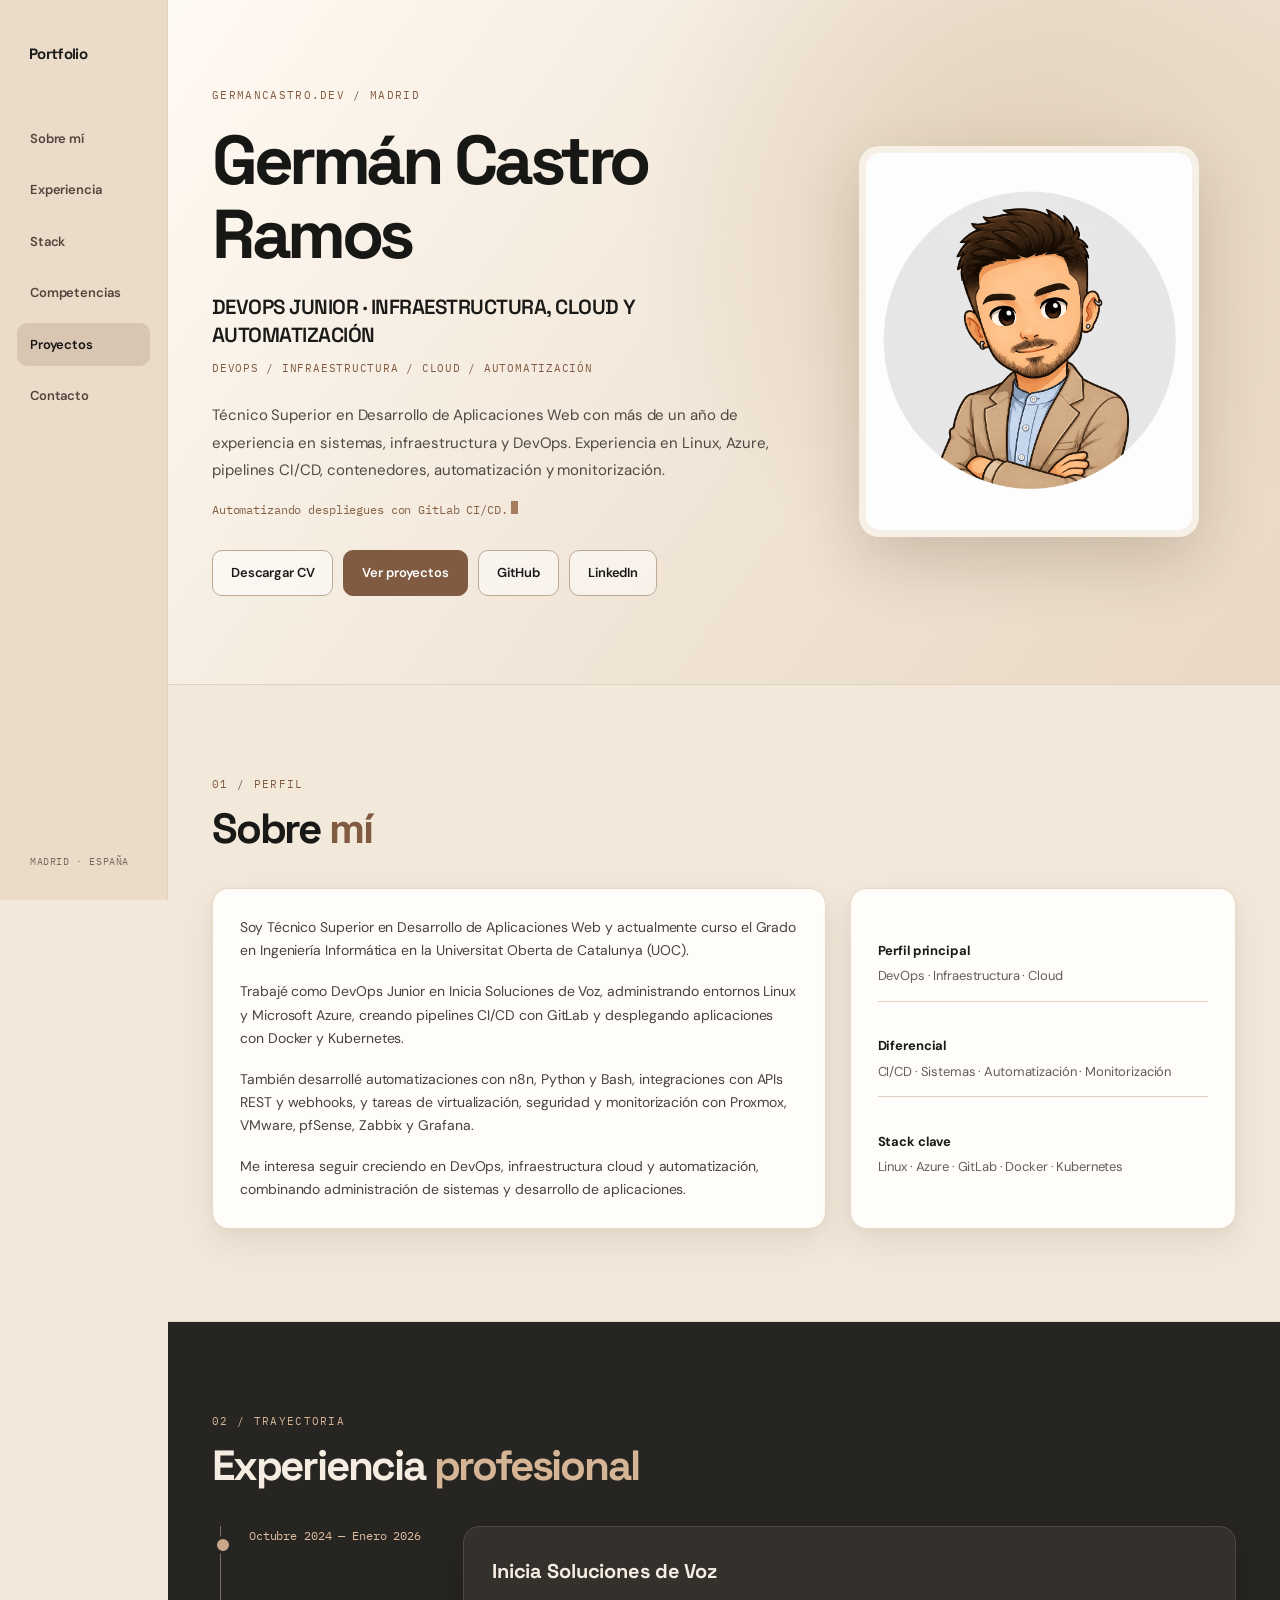
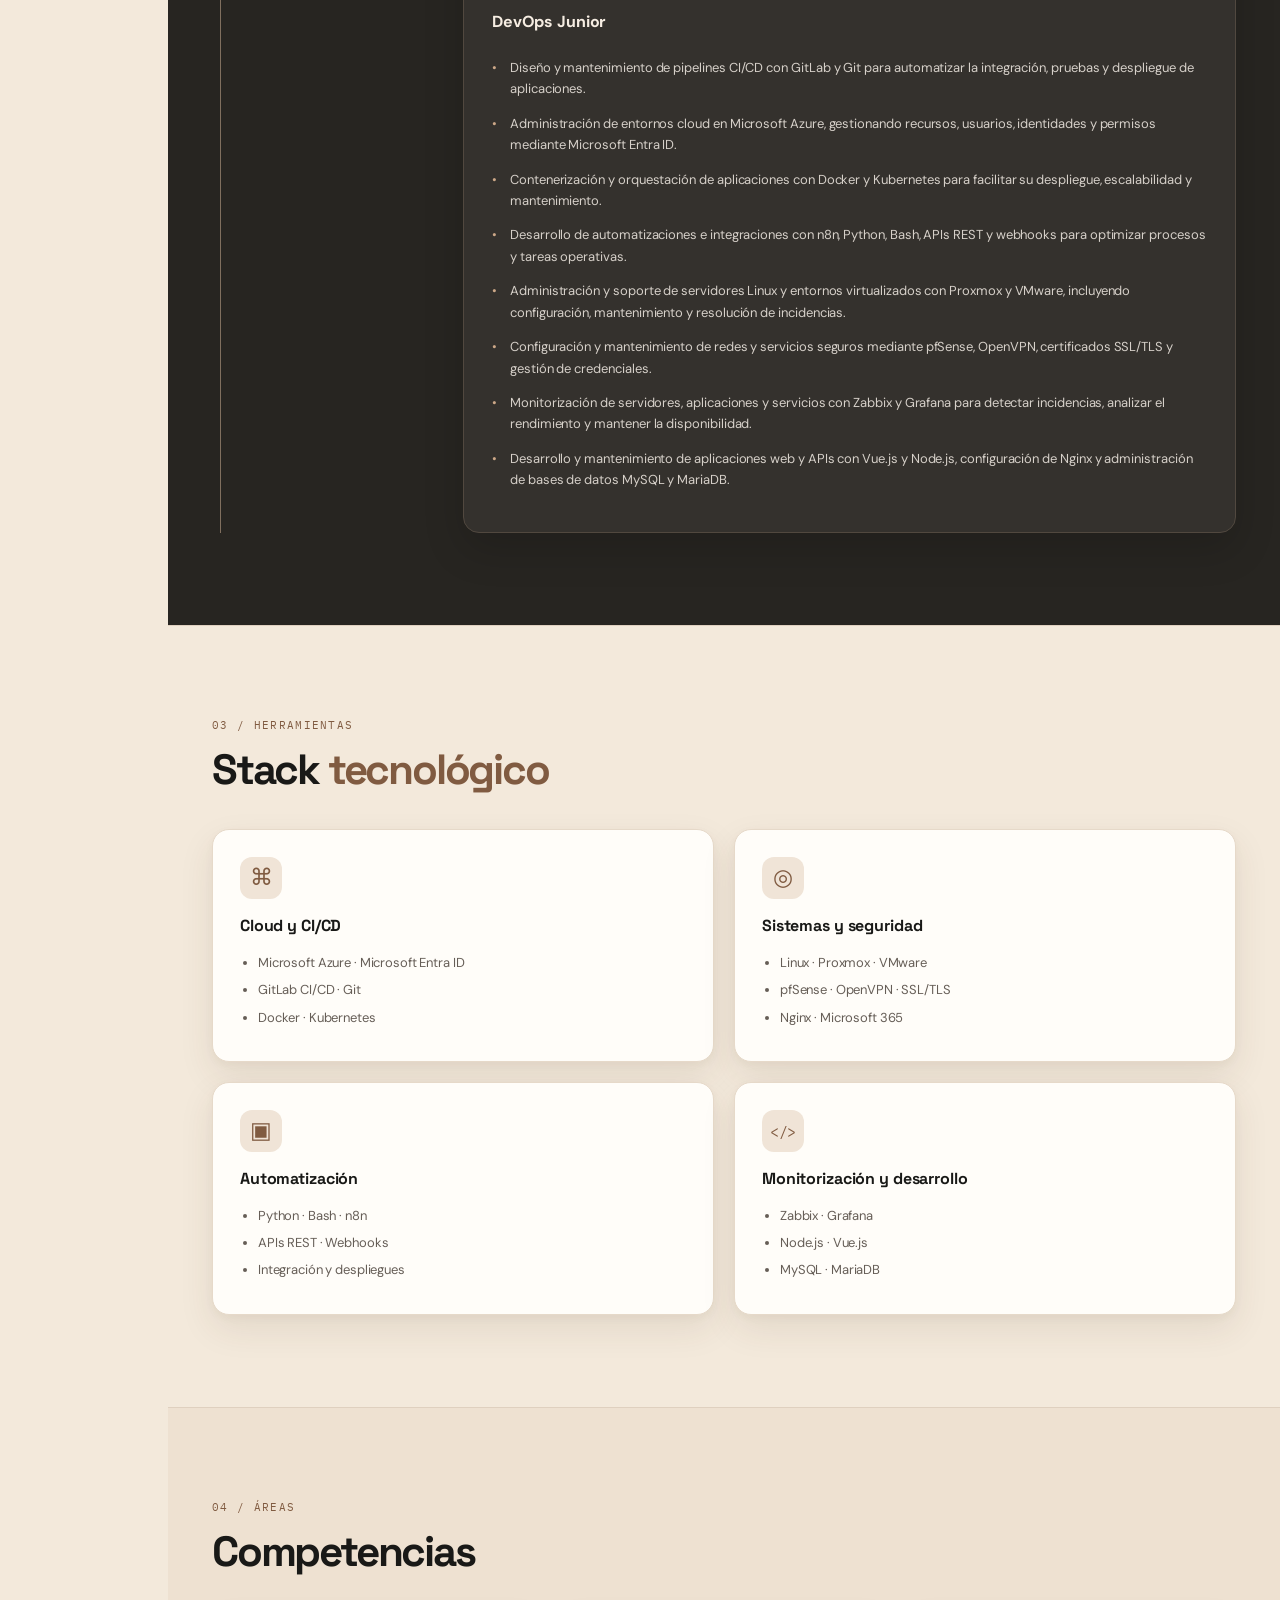
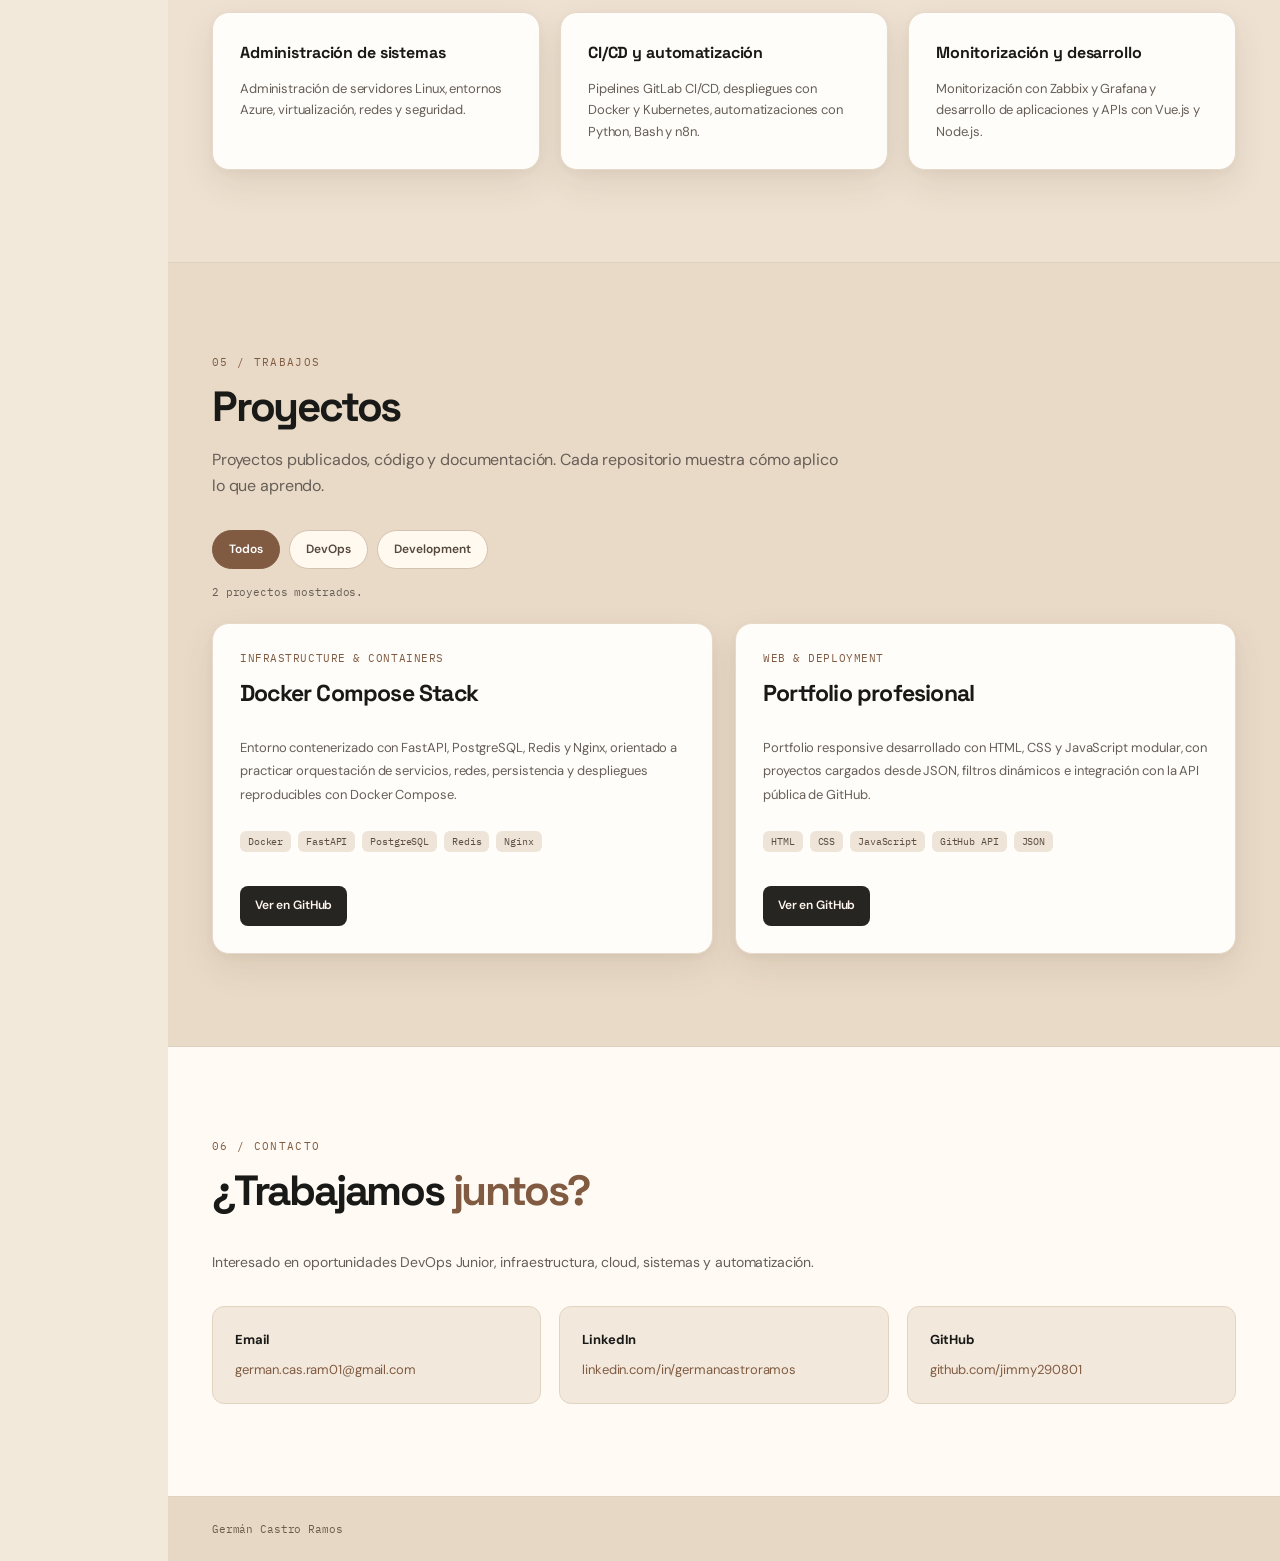
==== commit 07121519: "Add files via upload" ====
--- a/index.html
+++ b/index.html
@@ -4,17 +4,17 @@
 <head>
 <meta charset="utf-8"/>
 <meta content="width=device-width, initial-scale=1.0" name="viewport"/>
-<title>Germán Castro Ramos | Técnico de Sistemas Junior</title>
-<meta content="Portfolio de Germán Castro Ramos, técnico de sistemas junior con experiencia en infraestructura, soporte IT, monitorización, Microsoft 365 y automatización." name="description"/>
+<title>Germán Castro Ramos | DevOps Junior</title>
+<meta content="Portfolio de Germán Castro Ramos, DevOps Junior especializado en infraestructura, cloud, CI/CD y automatización." name="description"/>
 <meta content="Germán Castro Ramos" name="author"/>
 <meta content="#f2e7d6" name="theme-color"/>
-<meta content="Germán Castro Ramos | Sistemas e Infraestructura" property="og:title"/>
-<meta content="Sistemas, infraestructura, redes, monitorización, soporte IT y automatización." property="og:description"/>
+<meta content="Germán Castro Ramos | DevOps Junior" property="og:title"/>
+<meta content="Infraestructura, Microsoft Azure, GitLab CI/CD, Docker, Kubernetes, Linux y automatización." property="og:description"/>
 <meta content="website" property="og:type"/>
 <meta content="https://jimmy290801.github.io/Portfolio/" property="og:url"/>
 <link href="https://fonts.googleapis.com" rel="preconnect"/>
 <link crossorigin="" href="https://fonts.gstatic.com" rel="preconnect"/>
-<link href="https://fonts.googleapis.com/css2?family=DM+Sans:wght@400;500;600;700;800&family=Space+Grotesk:wght@400;500;600;700&family=IBM+Plex+Mono:wght@400;500;600&display=swap" rel="stylesheet"/>
+<link href="https://fonts.googleapis.com/css2?family=DM+Sans:wght@400;500;600;700;800&amp;family=Space+Grotesk:wght@400;500;600;700&amp;family=IBM+Plex+Mono:wght@400;500;600&amp;display=swap" rel="stylesheet"/>
 <link href="./css/styles.css" rel="stylesheet"/>
 </head>
 <body>
@@ -40,14 +40,14 @@
 <div class="container hero-grid">
 <div class="hero-content"><p class="eyebrow">GERMANCASTRO.DEV  /  MADRID</p>
 <h1>Germán Castro Ramos</h1>
-<div class="role-title">Técnico de Sistemas Junior · Infraestructura y Automatización</div>
-<div class="tech-focus">INFRAESTRUCTURA  /  SISTEMAS  /  AUTOMATIZACIÓN  /  SOPORTE IT</div>
-<p class="hero-description">Técnico Superior en Desarrollo de Aplicaciones Web con experiencia en sistemas, infraestructura, soporte técnico y automatización. He participado en tareas de virtualización, monitorización, redes, servicios Microsoft 365 y desarrollo y despliegue de aplicaciones.</p>
+<div class="role-title">DevOps Junior · Infraestructura, Cloud y Automatización</div>
+<div class="tech-focus">DEVOPS  /  INFRAESTRUCTURA  /  CLOUD  /  AUTOMATIZACIÓN</div>
+<p class="hero-description">Técnico Superior en Desarrollo de Aplicaciones Web con más de un año de experiencia en sistemas, infraestructura y DevOps. Experiencia en Linux, Azure, pipelines CI/CD, contenedores, automatización y monitorización.</p>
 <div class="typewriter">
 <span id="typewriter-text"></span><span class="cursor"></span>
 </div>
 <div class="hero-buttons">
-<a class="btn btn-primary" href="#projects">Ver proyectos</a>
+<a class="btn btn-secondary" download="German_Castro_Ramos_CV.pdf" href="./assets/German_Castro_Ramos_CV.pdf">Descargar CV</a><a class="btn btn-primary" href="#projects">Ver proyectos</a>
 <a class="btn btn-secondary" href="https://github.com/jimmy290801" rel="noopener noreferrer" target="_blank">GitHub</a>
 <a class="btn btn-secondary" href="https://www.linkedin.com/in/germancastroramos/" rel="noopener noreferrer" target="_blank">LinkedIn</a>
 </div>
@@ -58,7 +58,6 @@
 <img alt="Germán Castro Ramos" height="340" loading="eager" src="./assets/images/profile.png" width="340"/>
 </div>
 </div>
-
 </div>
 </div>
 </header>
@@ -67,20 +66,19 @@
 <div class="container">
 <div class="section-kicker">01  /  PERFIL</div><h2 class="section-title">Sobre <span>mí</span></h2>
 <div class="about-grid">
-<div class="card about">
-<p>Soy Técnico Superior en Desarrollo de Aplicaciones Web y tengo experiencia profesional en sistemas, infraestructura, soporte técnico y automatización.</p><p>En Inicia Soluciones de Voz participé en la administración de entornos virtualizados con Proxmox, monitorización con Zabbix, tareas de redes con pfSense y OpenVPN, y administración de Microsoft 365, Teams y telefonía VoIP.</p><p>También colaboré en automatizaciones con n8n y en el desarrollo y despliegue de aplicaciones internas con Vue.js y Node.js.</p><p>Actualmente curso el Grado en Ingeniería Informática en la UOC y busco seguir creciendo en sistemas, infraestructura, operaciones IT y DevOps.</p></div>
+<div class="card about"><p>Soy Técnico Superior en Desarrollo de Aplicaciones Web y actualmente curso el Grado en Ingeniería Informática en la Universitat Oberta de Catalunya (UOC).</p><p>Trabajé como DevOps Junior en Inicia Soluciones de Voz, administrando entornos Linux y Microsoft Azure, creando pipelines CI/CD con GitLab y desplegando aplicaciones con Docker y Kubernetes.</p><p>También desarrollé automatizaciones con n8n, Python y Bash, integraciones con APIs REST y webhooks, y tareas de virtualización, seguridad y monitorización con Proxmox, VMware, pfSense, Zabbix y Grafana.</p><p>Me interesa seguir creciendo en DevOps, infraestructura cloud y automatización, combinando administración de sistemas y desarrollo de aplicaciones.</p></div>
 <div class="card quick-list">
 <div class="quick-item">
 <strong>Perfil principal</strong>
-<span>Sistemas · Infraestructura · Soporte IT</span>
+<span>DevOps · Infraestructura · Cloud</span>
 </div>
 <div class="quick-item">
 <strong>Diferencial</strong>
-<span>Virtualización · Redes · Monitorización · Automatización</span>
+<span>CI/CD · Sistemas · Automatización · Monitorización</span>
 </div>
 <div class="quick-item">
 <strong>Stack clave</strong>
-<span>Linux · Proxmox · Docker · Microsoft 365</span>
+<span>Linux · Azure · GitLab · Docker · Kubernetes</span>
 </div>
 </div>
 </div>
@@ -89,30 +87,13 @@
 <section class="reveal" id="experience">
 <div class="container">
 <div class="section-kicker">02  /  TRAYECTORIA</div><h2 class="section-title">Experiencia <span>profesional</span></h2>
-<div class="timeline"><div class="timeline-item"><div class="year">Octubre 2024 — Enero 2026</div><div class="timeline-content"><h3>Inicia Soluciones de Voz</h3><h4>DevOps Junior</h4><p>Colaboración en la administración y mantenimiento de sistemas y entornos virtualizados con Proxmox.</p><p>Monitorización de equipos y servicios con Zabbix y apoyo en el diagnóstico y resolución de incidencias.</p><p>Participación en tareas de redes, acceso remoto y seguridad con pfSense y OpenVPN.</p><p>Administración de Microsoft 365 y Teams para la empresa y sus clientes, y soporte en telefonía VoIP.</p><p>Automatización de tareas con n8n y desarrollo y despliegue de aplicaciones internas con Vue.js y Node.js.</p><p>Apoyo en infraestructura, bases de datos, soporte técnico y mantenimiento de aplicaciones, trabajando con el equipo.</p></div></div></div>
+<div class="timeline"><div class="timeline-item"><div class="year">Octubre 2024 — Enero 2026</div><div class="timeline-content"><h3>Inicia Soluciones de Voz</h3><h4>DevOps Junior</h4><p>Diseño y mantenimiento de pipelines CI/CD con GitLab y Git para automatizar la integración, pruebas y despliegue de aplicaciones.</p><p>Administración de entornos cloud en Microsoft Azure, gestionando recursos, usuarios, identidades y permisos mediante Microsoft Entra ID.</p><p>Contenerización y orquestación de aplicaciones con Docker y Kubernetes para facilitar su despliegue, escalabilidad y mantenimiento.</p><p>Desarrollo de automatizaciones e integraciones con n8n, Python, Bash, APIs REST y webhooks para optimizar procesos y tareas operativas.</p><p>Administración y soporte de servidores Linux y entornos virtualizados con Proxmox y VMware, incluyendo configuración, mantenimiento y resolución de incidencias.</p><p>Configuración y mantenimiento de redes y servicios seguros mediante pfSense, OpenVPN, certificados SSL/TLS y gestión de credenciales.</p><p>Monitorización de servidores, aplicaciones y servicios con Zabbix y Grafana para detectar incidencias, analizar el rendimiento y mantener la disponibilidad.</p><p>Desarrollo y mantenimiento de aplicaciones web y APIs con Vue.js y Node.js, configuración de Nginx y administración de bases de datos MySQL y MariaDB.</p></div></div></div>
 </div>
 </section>
 <section class="reveal" id="skills">
 <div class="container">
 <div class="section-kicker">03  /  HERRAMIENTAS</div><h2 class="section-title">Stack <span>tecnológico</span></h2>
-<div class="skills-grid">
-<div class="card skill-card">
-<h3>Sistemas y virtualización</h3>
-<ul><li>Linux · Docker</li><li>Proxmox · VMware</li><li>Git · GitHub</li></ul>
-</div>
-<div class="card skill-card">
-<h3>Redes y seguridad</h3>
-<ul><li>pfSense · OpenVPN</li><li>Redes · Acceso remoto</li></ul>
-</div>
-<div class="card skill-card">
-<h3>Monitorización y soporte</h3>
-<ul><li>Zabbix · Grafana</li><li>Resolución de incidencias</li><li>Soporte técnico</li></ul>
-</div>
-<div class="card skill-card">
-<h3>Administración y automatización</h3>
-<ul><li>Microsoft 365 · Teams · VoIP</li><li>n8n · Node.js · Vue.js</li><li>APIs REST</li></ul>
-</div>
-</div>
+<div class="skills-grid"><div class="card skill-card"><h3>Cloud y CI/CD</h3><ul><li>Microsoft Azure · Microsoft Entra ID</li><li>GitLab CI/CD · Git</li><li>Docker · Kubernetes</li></ul></div><div class="card skill-card"><h3>Sistemas y seguridad</h3><ul><li>Linux · Proxmox · VMware</li><li>pfSense · OpenVPN · SSL/TLS</li><li>Nginx · Microsoft 365</li></ul></div><div class="card skill-card"><h3>Automatización</h3><ul><li>Python · Bash · n8n</li><li>APIs REST · Webhooks</li><li>Integración y despliegues</li></ul></div><div class="card skill-card"><h3>Monitorización y desarrollo</h3><ul><li>Zabbix · Grafana</li><li>Node.js · Vue.js</li><li>MySQL · MariaDB</li></ul></div></div>
 </div>
 </section>
 <section class="reveal" id="value">
@@ -121,15 +102,15 @@
 <div class="value-grid">
 <div class="card value-card">
 <h3>Administración de sistemas</h3>
-<p>Colaboración en mantenimiento de sistemas, virtualización, redes y administración de servicios.</p>
+<p>Administración de servidores Linux, entornos Azure, virtualización, redes y seguridad.</p>
 </div>
 <div class="card value-card">
-<h3>Soporte y monitorización</h3>
-<p>Seguimiento de equipos y servicios, diagnóstico de incidencias y soporte técnico.</p>
+<h3>CI/CD y automatización</h3>
+<p>Pipelines GitLab CI/CD, despliegues con Docker y Kubernetes, automatizaciones con Python, Bash y n8n.</p>
 </div>
 <div class="card value-card">
-<h3>Automatización y desarrollo</h3>
-<p>Automatización de procesos con n8n y desarrollo de aplicaciones con Vue.js, Node.js y APIs.</p>
+<h3>Monitorización y desarrollo</h3>
+<p>Monitorización con Zabbix y Grafana y desarrollo de aplicaciones y APIs con Vue.js y Node.js.</p>
 </div>
 </div>
 </div>
@@ -146,7 +127,7 @@
 <div class="container">
 <div class="contact-intro">
 <div class="section-kicker">06  /  CONTACTO</div><h2 class="section-title">¿Trabajamos <span>juntos?</span></h2>
-<p>Busco oportunidades junior en sistemas, infraestructura, soporte IT, operaciones y automatización.</p>
+<p>Interesado en oportunidades DevOps Junior, infraestructura, cloud, sistemas y automatización.</p>
 </div>
 <div class="contact-grid">
 <div class="contact-item">
@@ -169,9 +150,8 @@
     Germán Castro Ramos
   </footer>
 <script src="./js/main.js" type="module"></script>
-
-<button type="button" id="backToTop" class="back-to-top" aria-label="Volver arriba" title="Volver arriba">
-  <svg viewBox="0 0 24 24" width="22" height="22" aria-hidden="true" fill="none" stroke="currentColor" stroke-width="2" stroke-linecap="round" stroke-linejoin="round"><path d="m6 15 6-6 6 6"/></svg>
+<button aria-label="Volver arriba" class="back-to-top" id="backToTop" title="Volver arriba" type="button">
+<svg aria-hidden="true" fill="none" height="22" stroke="currentColor" stroke-linecap="round" stroke-linejoin="round" stroke-width="2" viewbox="0 0 24 24" width="22"><path d="m6 15 6-6 6 6"></path></svg>
 </button>
 </body>
 </html>
